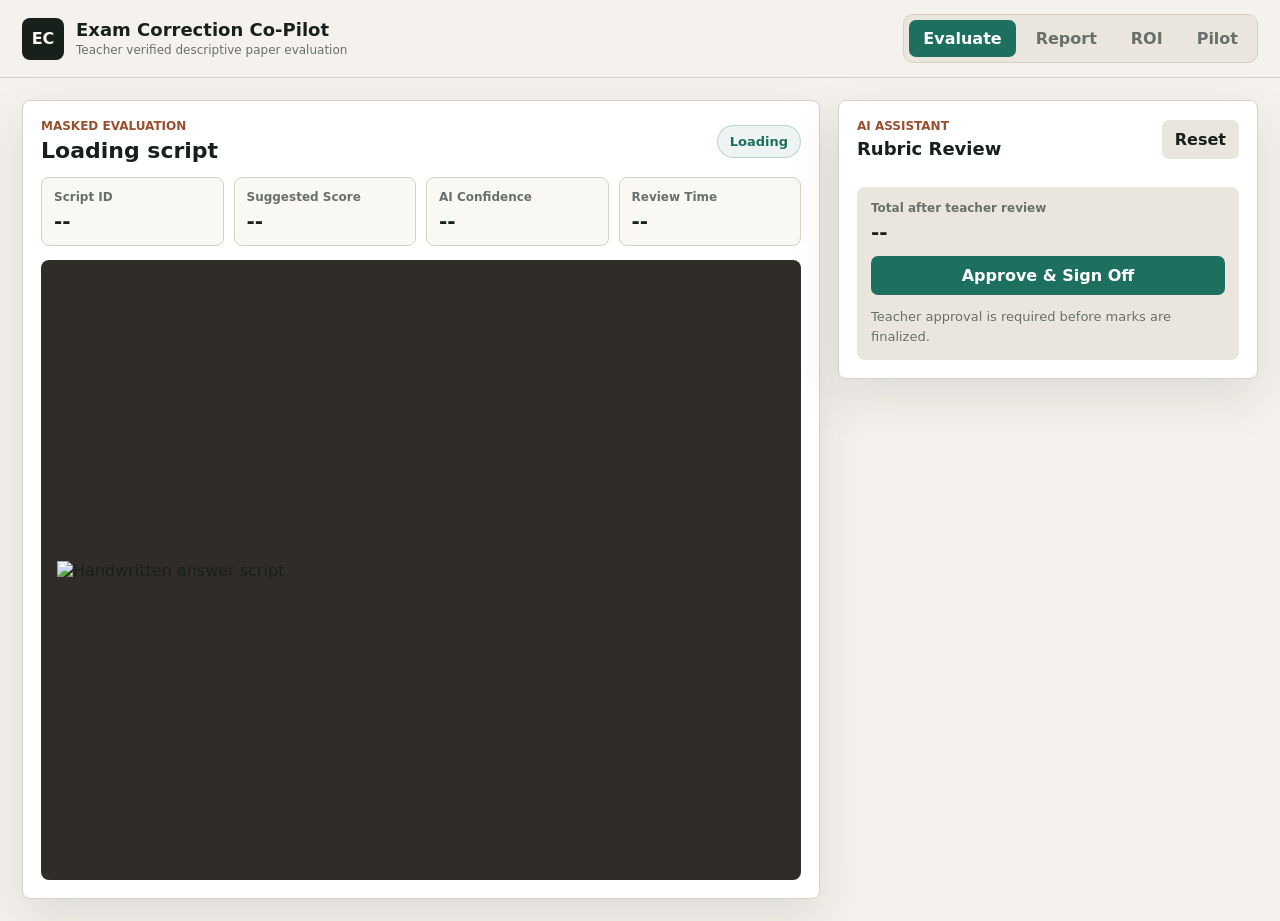
==== static/index.html @ 830def46 "Build exam correction MVP" ====
<!doctype html>
<html lang="en">
  <head>
    <meta charset="utf-8">
    <meta name="viewport" content="width=device-width, initial-scale=1">
    <title>Exam Correction MVP</title>
    <link rel="stylesheet" href="/static/styles.css">
  </head>
  <body>
    <header class="topbar">
      <div class="brand">
        <div class="mark">EC</div>
        <div>
          <h1>Exam Correction Co-Pilot</h1>
          <p>Teacher verified descriptive paper evaluation</p>
        </div>
      </div>
      <nav class="tabs" aria-label="Demo sections">
        <button class="tab active" data-tab="evaluate">Evaluate</button>
        <button class="tab" data-tab="report">Report</button>
        <button class="tab" data-tab="roi">ROI</button>
        <button class="tab" data-tab="pilot">Pilot</button>
      </nav>
    </header>

    <main>
      <section id="evaluate" class="panel active">
        <div class="workspace">
          <section class="script-area">
            <div class="section-head">
              <div>
                <p class="eyebrow">Masked evaluation</p>
                <h2 id="script-title">Loading script</h2>
              </div>
              <div class="status-chip" id="script-status">Loading</div>
            </div>

            <div class="metric-strip">
              <div>
                <span>Script ID</span>
                <strong id="script-id">--</strong>
              </div>
              <div>
                <span>Suggested Score</span>
                <strong id="score-label">--</strong>
              </div>
              <div>
                <span>AI Confidence</span>
                <strong id="confidence-label">--</strong>
              </div>
              <div>
                <span>Review Time</span>
                <strong id="time-label">--</strong>
              </div>
            </div>

            <div class="canvas-shell">
              <div class="image-stage">
                <img id="script-image" alt="Handwritten answer script">
                <div id="annotation-layer" class="annotation-layer"></div>
              </div>
            </div>
          </section>

          <aside class="assistant-panel">
            <div class="section-head compact">
              <div>
                <p class="eyebrow">AI assistant</p>
                <h2>Rubric Review</h2>
              </div>
              <button id="reset-btn" class="ghost-btn">Reset</button>
            </div>

            <div id="question-list" class="question-list"></div>

            <div class="approval-box">
              <div>
                <span>Total after teacher review</span>
                <strong id="teacher-total">--</strong>
              </div>
              <button id="signoff-btn" class="primary-btn">Approve & Sign Off</button>
              <p id="signoff-note" class="note">Teacher approval is required before marks are finalized.</p>
            </div>
          </aside>
        </div>
      </section>

      <section id="report" class="panel">
        <div class="wide-grid">
          <section class="card">
            <p class="eyebrow">Student diagnostic</p>
            <h2>Concept Mastery</h2>
            <p class="muted" id="report-summary">Loading report</p>
            <div id="mastery-list" class="mastery-list"></div>
          </section>

          <section class="card">
            <p class="eyebrow">Lost marks analysis</p>
            <h2>Error Patterns</h2>
            <div id="error-list" class="stack-list"></div>
          </section>

          <section class="card">
            <p class="eyebrow">Next actions</p>
            <h2>Remedial Plan</h2>
            <div id="recommendation-list" class="stack-list"></div>
          </section>

          <section class="card">
            <p class="eyebrow">Resources</p>
            <h2>Personalized Materials</h2>
            <div id="resource-list" class="stack-list"></div>
          </section>
        </div>
      </section>

      <section id="roi" class="panel">
        <div class="roi-layout">
          <section class="card">
            <p class="eyebrow">Principal / COE view</p>
            <h2>Campus ROI Calculator</h2>
            <form id="roi-form" class="roi-form">
              <label>
                Scripts per year
                <input name="scripts" type="number" min="1" value="50000">
              </label>
              <label>
                Pages per script
                <input name="pages_per_script" type="number" min="1" value="10">
              </label>
              <label>
                Current cost per script
                <input name="current_cost_per_script" type="number" min="1" value="35">
              </label>
              <label>
                Platform cost per script
                <input name="platform_cost_per_script" type="number" min="1" value="15">
              </label>
              <label>
                Current declaration days
                <input name="current_days" type="number" min="1" value="30">
              </label>
              <label>
                Projected declaration days
                <input name="projected_days" type="number" min="1" value="4">
              </label>
              <button class="primary-btn" type="submit">Calculate</button>
            </form>
          </section>

          <section class="roi-results">
            <div class="result-card">
              <span>Annual savings</span>
              <strong id="roi-savings">--</strong>
            </div>
            <div class="result-card">
              <span>Cost reduction</span>
              <strong id="roi-percent">--</strong>
            </div>
            <div class="result-card">
              <span>Scripts processed</span>
              <strong id="roi-scripts">--</strong>
            </div>
            <div class="result-card">
              <span>Result days saved</span>
              <strong id="roi-days">--</strong>
            </div>
          </section>
        </div>
      </section>

      <section id="pilot" class="panel">
        <section class="card pilot-card">
          <p class="eyebrow">Low-risk field validation</p>
          <h2 id="pilot-title">100-paper campus pilot</h2>
          <div id="pilot-days" class="timeline"></div>
          <h3>Adoption criteria</h3>
          <div id="pilot-criteria" class="criteria-list"></div>
        </section>
      </section>
    </main>

    <div id="toast" class="toast" role="status" aria-live="polite"></div>
    <script src="/static/app.js"></script>
  </body>
</html>
---- static/styles.css ----
:root {
  --bg: #f5f2ed;
  --surface: #ffffff;
  --surface-2: #ebe6dd;
  --ink: #17201b;
  --muted: #67706a;
  --line: #d7d0c4;
  --accent: #1d6f5f;
  --accent-2: #9a4f2e;
  --good: #16805d;
  --warn: #b35c1e;
  --bad: #b4232a;
  --shadow: 0 18px 50px rgba(33, 28, 20, 0.11);
}

* {
  box-sizing: border-box;
}

body {
  margin: 0;
  min-height: 100vh;
  background: var(--bg);
  color: var(--ink);
  font-family: Inter, ui-sans-serif, system-ui, -apple-system, BlinkMacSystemFont, "Segoe UI", sans-serif;
}

button,
input {
  font: inherit;
}

.topbar {
  position: sticky;
  top: 0;
  z-index: 20;
  display: flex;
  align-items: center;
  justify-content: space-between;
  gap: 24px;
  padding: 14px 22px;
  background: rgba(245, 242, 237, 0.92);
  border-bottom: 1px solid var(--line);
  backdrop-filter: blur(14px);
}

.brand {
  display: flex;
  align-items: center;
  gap: 12px;
  min-width: 280px;
}

.mark {
  width: 42px;
  height: 42px;
  display: grid;
  place-items: center;
  border-radius: 8px;
  background: var(--ink);
  color: #fffaf2;
  font-weight: 800;
}

h1,
h2,
h3,
p {
  margin: 0;
}

.brand h1 {
  font-size: 18px;
  line-height: 1.1;
}

.brand p {
  color: var(--muted);
  font-size: 12px;
  margin-top: 3px;
}

.tabs {
  display: flex;
  gap: 6px;
  padding: 5px;
  background: var(--surface-2);
  border: 1px solid var(--line);
  border-radius: 10px;
}

.tab {
  border: 0;
  background: transparent;
  color: var(--muted);
  padding: 9px 14px;
  border-radius: 7px;
  cursor: pointer;
  font-weight: 700;
}

.tab.active {
  color: #fff;
  background: var(--accent);
}

main {
  width: min(1520px, 100%);
  margin: 0 auto;
  padding: 22px;
}

.panel {
  display: none;
}

.panel.active {
  display: block;
}

.workspace {
  display: grid;
  grid-template-columns: minmax(0, 1fr) 420px;
  gap: 18px;
  align-items: start;
}

.script-area,
.assistant-panel,
.card,
.result-card {
  background: var(--surface);
  border: 1px solid var(--line);
  border-radius: 8px;
  box-shadow: var(--shadow);
}

.script-area,
.assistant-panel,
.card {
  padding: 18px;
}

.section-head {
  display: flex;
  align-items: center;
  justify-content: space-between;
  gap: 16px;
  margin-bottom: 14px;
}

.section-head h2 {
  font-size: 22px;
}

.section-head.compact h2 {
  font-size: 18px;
}

.eyebrow {
  color: var(--accent-2);
  font-size: 12px;
  font-weight: 800;
  letter-spacing: 0;
  text-transform: uppercase;
  margin-bottom: 5px;
}

.status-chip {
  white-space: nowrap;
  border-radius: 999px;
  border: 1px solid rgba(29, 111, 95, 0.24);
  color: var(--accent);
  background: rgba(29, 111, 95, 0.08);
  padding: 8px 12px;
  font-weight: 800;
  font-size: 13px;
}

.metric-strip {
  display: grid;
  grid-template-columns: repeat(4, minmax(0, 1fr));
  gap: 10px;
  margin-bottom: 14px;
}

.metric-strip div {
  background: #faf8f3;
  border: 1px solid var(--line);
  border-radius: 8px;
  padding: 12px;
  min-width: 0;
}

.metric-strip span,
.result-card span,
.approval-box span {
  display: block;
  color: var(--muted);
  font-size: 12px;
  font-weight: 700;
  margin-bottom: 5px;
}

.metric-strip strong,
.result-card strong,
.approval-box strong {
  font-size: 20px;
}

.canvas-shell {
  background: #302d28;
  border-radius: 8px;
  overflow: hidden;
  min-height: 620px;
  display: grid;
  place-items: center;
  padding: 16px;
}

.image-stage {
  position: relative;
  width: min(100%, 850px);
}

#script-image {
  display: block;
  width: 100%;
  max-height: 72vh;
  object-fit: contain;
}

.annotation-layer {
  position: absolute;
  inset: 0;
  pointer-events: none;
}

.annotation {
  position: absolute;
  border: 3px solid var(--good);
  color: #fff;
  background: rgba(22, 128, 93, 0.9);
  border-radius: 7px;
  font-size: 13px;
  font-weight: 900;
  padding: 4px 7px;
  box-shadow: 0 10px 30px rgba(0, 0, 0, 0.22);
}

.annotation.warning {
  border-color: var(--bad);
  background: rgba(180, 35, 42, 0.9);
}

.assistant-panel {
  position: sticky;
  top: 88px;
  max-height: calc(100vh - 110px);
  overflow: auto;
}

.ghost-btn,
.primary-btn {
  border: 0;
  border-radius: 7px;
  padding: 10px 13px;
  font-weight: 800;
  cursor: pointer;
}

.ghost-btn {
  color: var(--ink);
  background: var(--surface-2);
}

.primary-btn {
  color: #fff;
  background: var(--accent);
}

.question-list {
  display: grid;
  gap: 12px;
}

.question-card {
  border: 1px solid var(--line);
  border-radius: 8px;
  padding: 13px;
  background: #fbfaf7;
}

.question-top {
  display: flex;
  justify-content: space-between;
  gap: 10px;
  margin-bottom: 8px;
}

.question-top h3 {
  font-size: 15px;
}

.score-pill {
  flex: 0 0 auto;
  color: var(--accent);
  border: 1px solid rgba(29, 111, 95, 0.28);
  border-radius: 999px;
  padding: 5px 8px;
  font-size: 12px;
  font-weight: 900;
}

.rubric {
  display: grid;
  gap: 6px;
  margin: 10px 0;
}

.rubric-row {
  display: grid;
  grid-template-columns: 18px 1fr auto;
  gap: 8px;
  align-items: start;
  font-size: 13px;
  color: var(--muted);
}

.dot {
  width: 10px;
  height: 10px;
  border-radius: 999px;
  margin-top: 4px;
  background: var(--bad);
}

.dot.good {
  background: var(--good);
}

.reason {
  color: var(--ink);
  background: #f0ece4;
  border-radius: 7px;
  padding: 10px;
  line-height: 1.45;
  font-size: 13px;
}

.override-form {
  display: grid;
  grid-template-columns: 92px 1fr auto;
  gap: 8px;
  margin-top: 10px;
}

.override-form input {
  width: 100%;
  border: 1px solid var(--line);
  border-radius: 7px;
  padding: 9px 10px;
  background: #fff;
}

.approval-box {
  margin-top: 14px;
  padding: 14px;
  border-radius: 8px;
  background: var(--surface-2);
  display: grid;
  gap: 12px;
}

.note,
.muted {
  color: var(--muted);
  font-size: 13px;
  line-height: 1.5;
}

.wide-grid {
  display: grid;
  grid-template-columns: repeat(2, minmax(0, 1fr));
  gap: 18px;
}

.card h2 {
  font-size: 24px;
  margin-bottom: 10px;
}

.mastery-list {
  display: grid;
  gap: 13px;
  margin-top: 18px;
}

.bar-row {
  display: grid;
  gap: 7px;
}

.bar-label {
  display: flex;
  justify-content: space-between;
  gap: 12px;
  font-weight: 800;
  font-size: 14px;
}

.bar-track {
  height: 10px;
  background: var(--surface-2);
  border-radius: 999px;
  overflow: hidden;
}

.bar-fill {
  height: 100%;
  background: var(--accent);
  border-radius: inherit;
}

.stack-list {
  display: grid;
  gap: 10px;
  margin-top: 14px;
}

.list-item {
  border: 1px solid var(--line);
  background: #fbfaf7;
  border-radius: 8px;
  padding: 12px;
}

.list-item strong {
  display: block;
  margin-bottom: 4px;
}

.list-item p {
  color: var(--muted);
  font-size: 13px;
  line-height: 1.45;
}

.roi-layout {
  display: grid;
  grid-template-columns: 430px minmax(0, 1fr);
  gap: 18px;
}

.roi-form {
  display: grid;
  gap: 12px;
}

.roi-form label {
  display: grid;
  gap: 6px;
  color: var(--muted);
  font-size: 13px;
  font-weight: 800;
}

.roi-form input {
  border: 1px solid var(--line);
  border-radius: 7px;
  padding: 11px 12px;
  background: #fff;
  color: var(--ink);
}

.roi-results {
  display: grid;
  grid-template-columns: repeat(2, minmax(0, 1fr));
  gap: 18px;
}

.result-card {
  padding: 24px;
  min-height: 170px;
  display: flex;
  flex-direction: column;
  justify-content: center;
}

.result-card strong {
  font-size: 36px;
}

.pilot-card {
  max-width: 980px;
  margin: 0 auto;
}

.timeline {
  display: grid;
  grid-template-columns: repeat(3, minmax(0, 1fr));
  gap: 14px;
  margin: 20px 0;
}

.timeline-step {
  background: #fbfaf7;
  border: 1px solid var(--line);
  border-radius: 8px;
  padding: 15px;
}

.timeline-step span {
  color: var(--accent-2);
  font-size: 12px;
  font-weight: 900;
}

.timeline-step h3 {
  margin: 6px 0;
}

.criteria-list {
  display: grid;
  grid-template-columns: repeat(2, minmax(0, 1fr));
  gap: 10px;
  margin-top: 12px;
}

.criterion {
  border-left: 4px solid var(--accent);
  background: #fbfaf7;
  padding: 12px;
  border-radius: 6px;
  font-weight: 700;
}

.toast {
  position: fixed;
  right: 18px;
  bottom: 18px;
  background: var(--ink);
  color: #fff;
  padding: 12px 14px;
  border-radius: 8px;
  box-shadow: var(--shadow);
  transform: translateY(80px);
  opacity: 0;
  transition: all 180ms ease;
  z-index: 40;
}

.toast.show {
  transform: translateY(0);
  opacity: 1;
}

@media (max-width: 1100px) {
  .workspace,
  .roi-layout {
    grid-template-columns: 1fr;
  }

  .assistant-panel {
    position: static;
    max-height: none;
  }

  .metric-strip,
  .wide-grid,
  .roi-results,
  .timeline,
  .criteria-list {
    grid-template-columns: 1fr;
  }
}

@media (max-width: 760px) {
  .topbar {
    align-items: stretch;
    flex-direction: column;
  }

  .brand {
    min-width: 0;
  }

  .tabs {
    overflow-x: auto;
  }

  main {
    padding: 12px;
  }

  .override-form {
    grid-template-columns: 1fr;
  }

  .canvas-shell {
    min-height: 420px;
  }
}
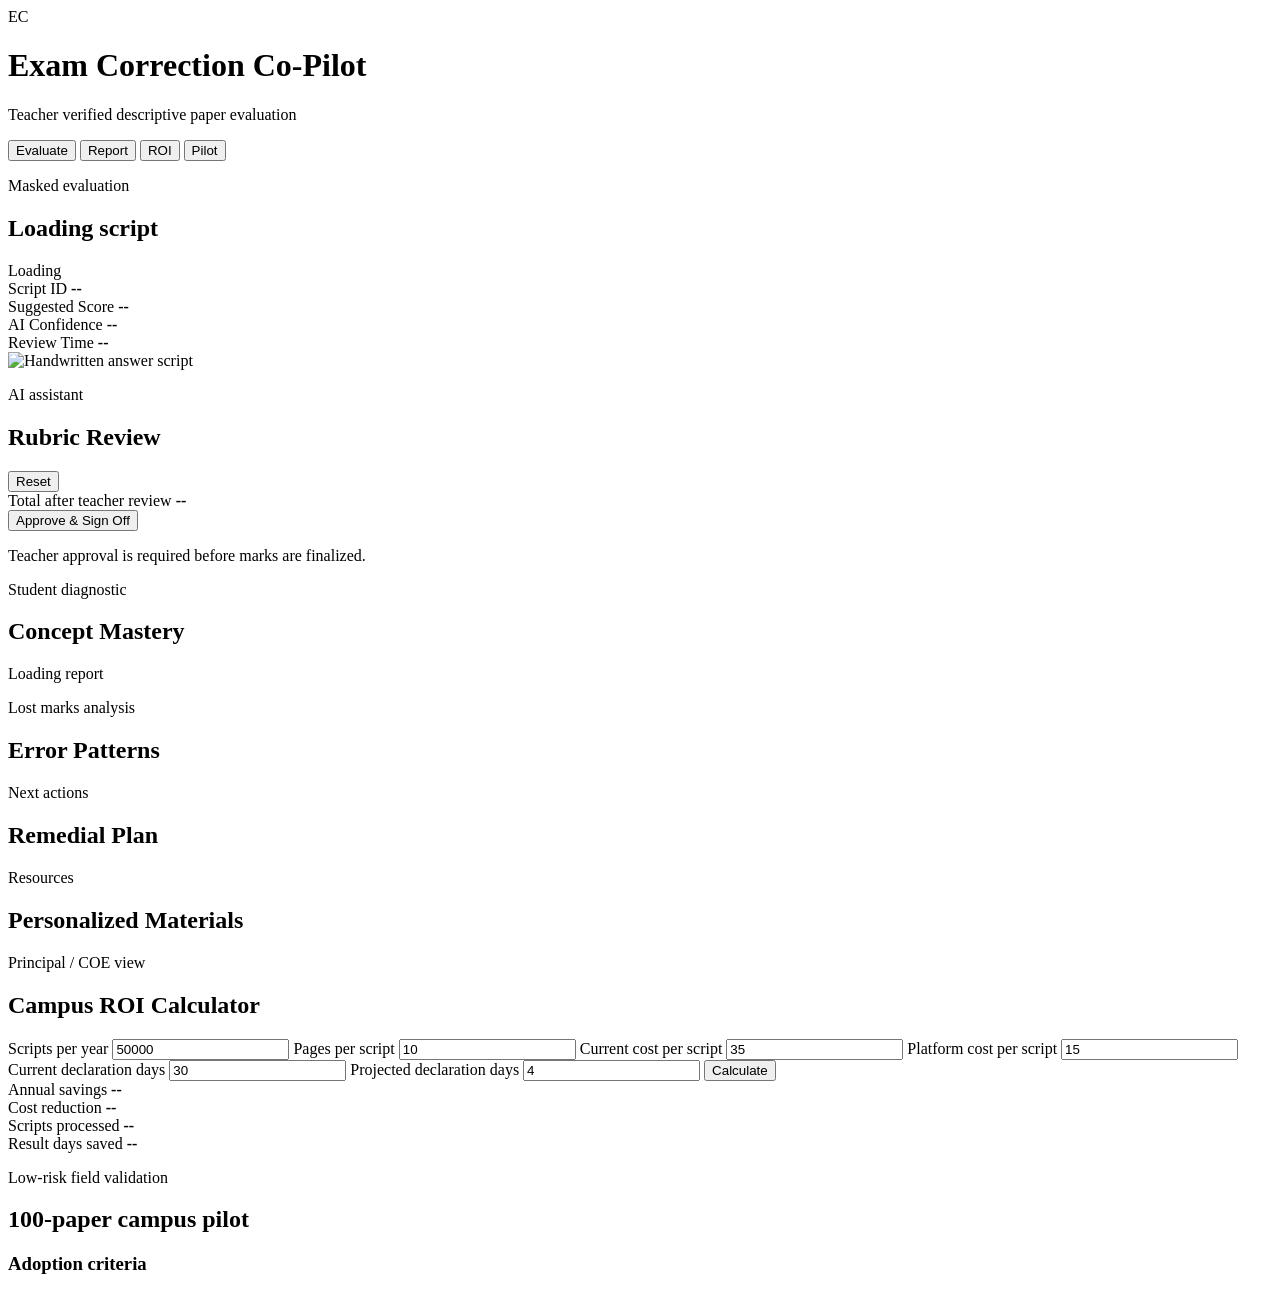
==== commit b587080a: "Fix Cloudflare Pages asset paths" ====
--- a/static/index.html
+++ b/static/index.html
@@ -4,7 +4,7 @@
     <meta charset="utf-8">
     <meta name="viewport" content="width=device-width, initial-scale=1">
     <title>Exam Correction MVP</title>
-    <link rel="stylesheet" href="/static/styles.css">
+    <link rel="stylesheet" href="/styles.css">
   </head>
   <body>
     <header class="topbar">
@@ -181,6 +181,6 @@
     </main>
 
     <div id="toast" class="toast" role="status" aria-live="polite"></div>
-    <script src="/static/app.js"></script>
+    <script src="/app.js"></script>
   </body>
 </html>
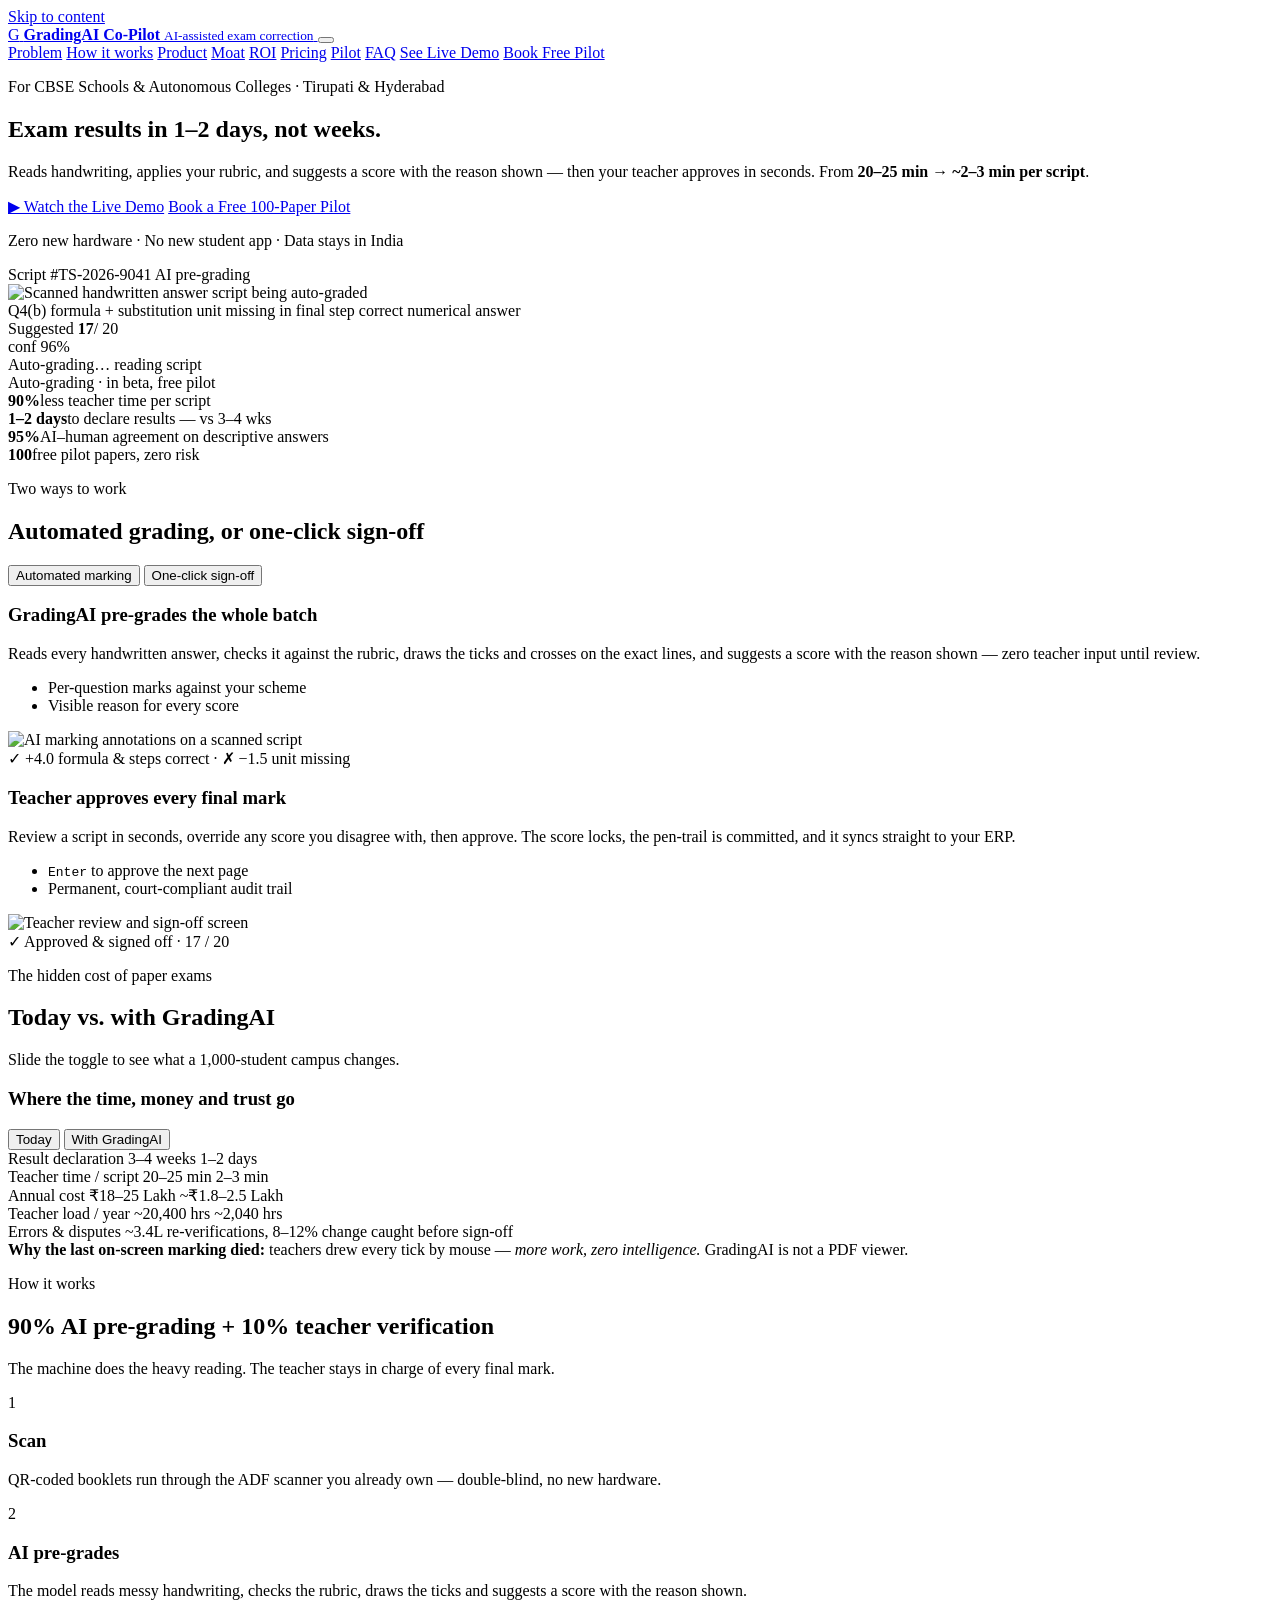
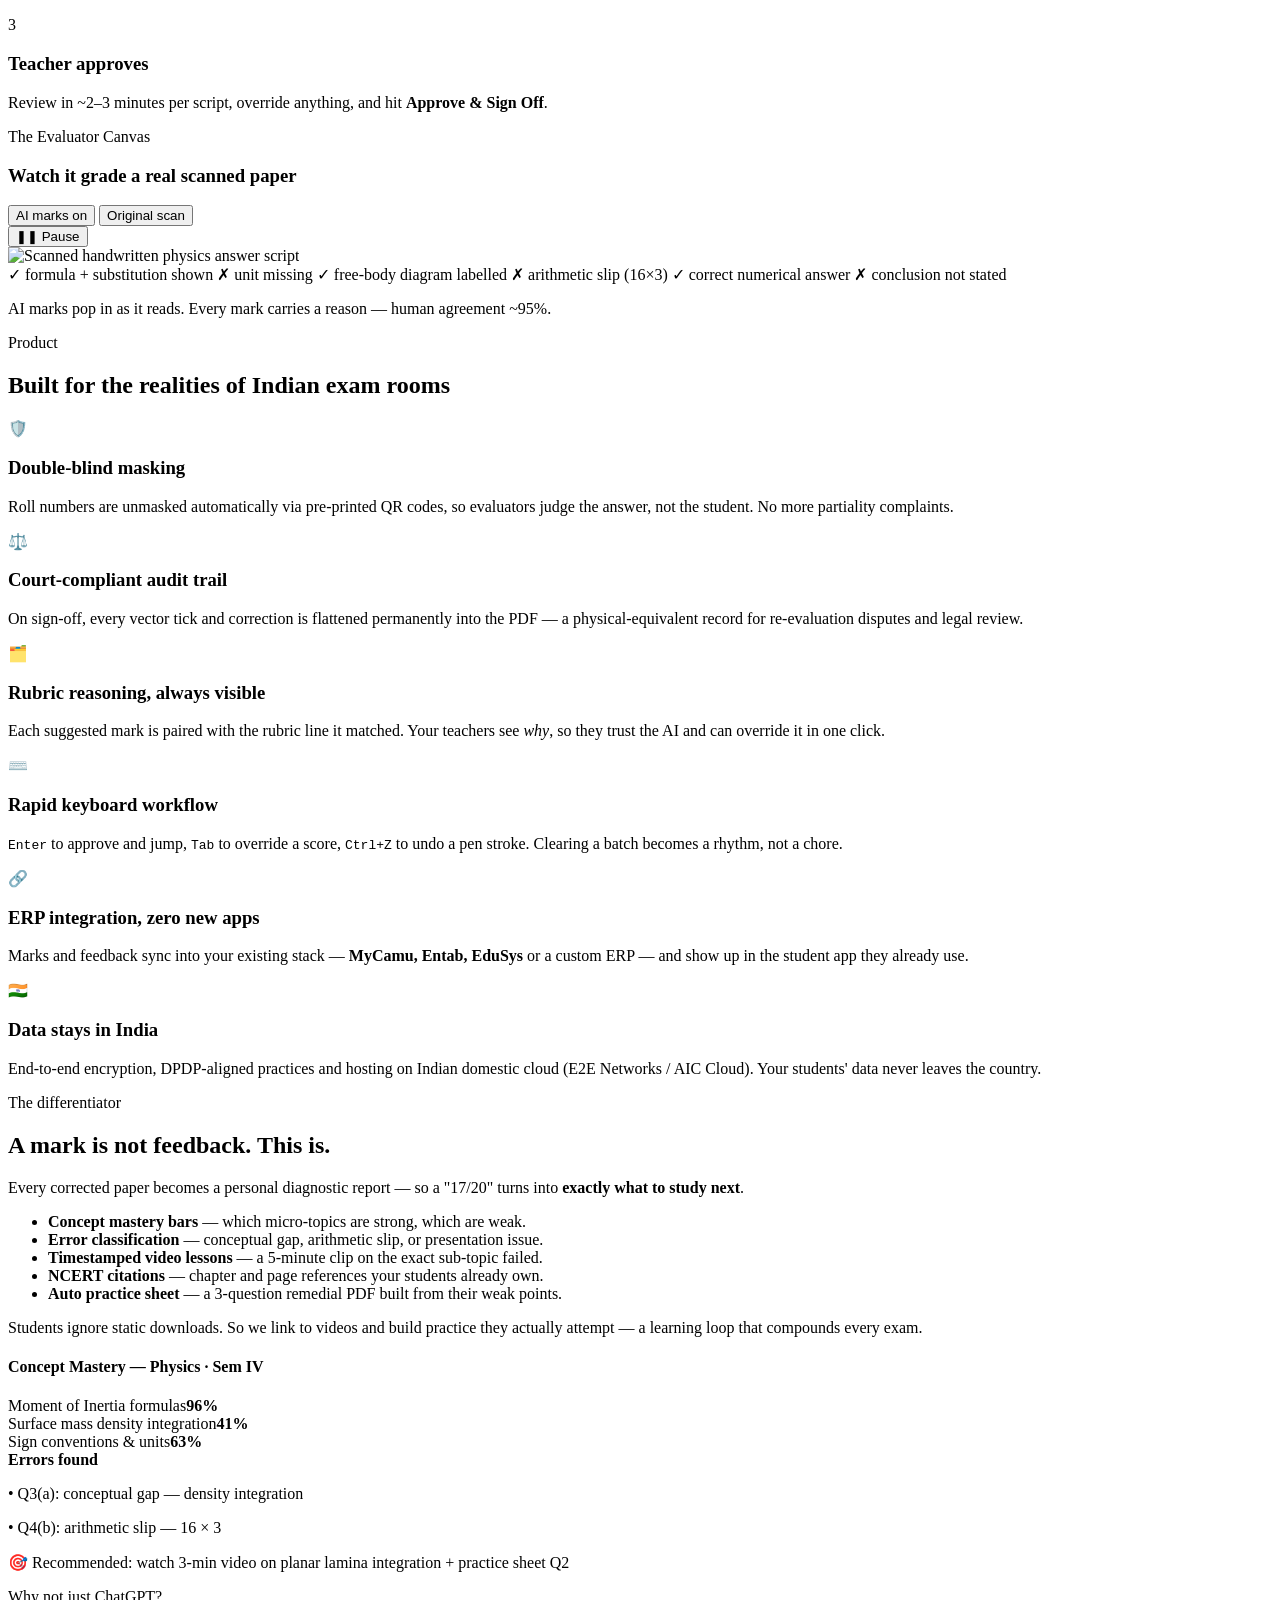
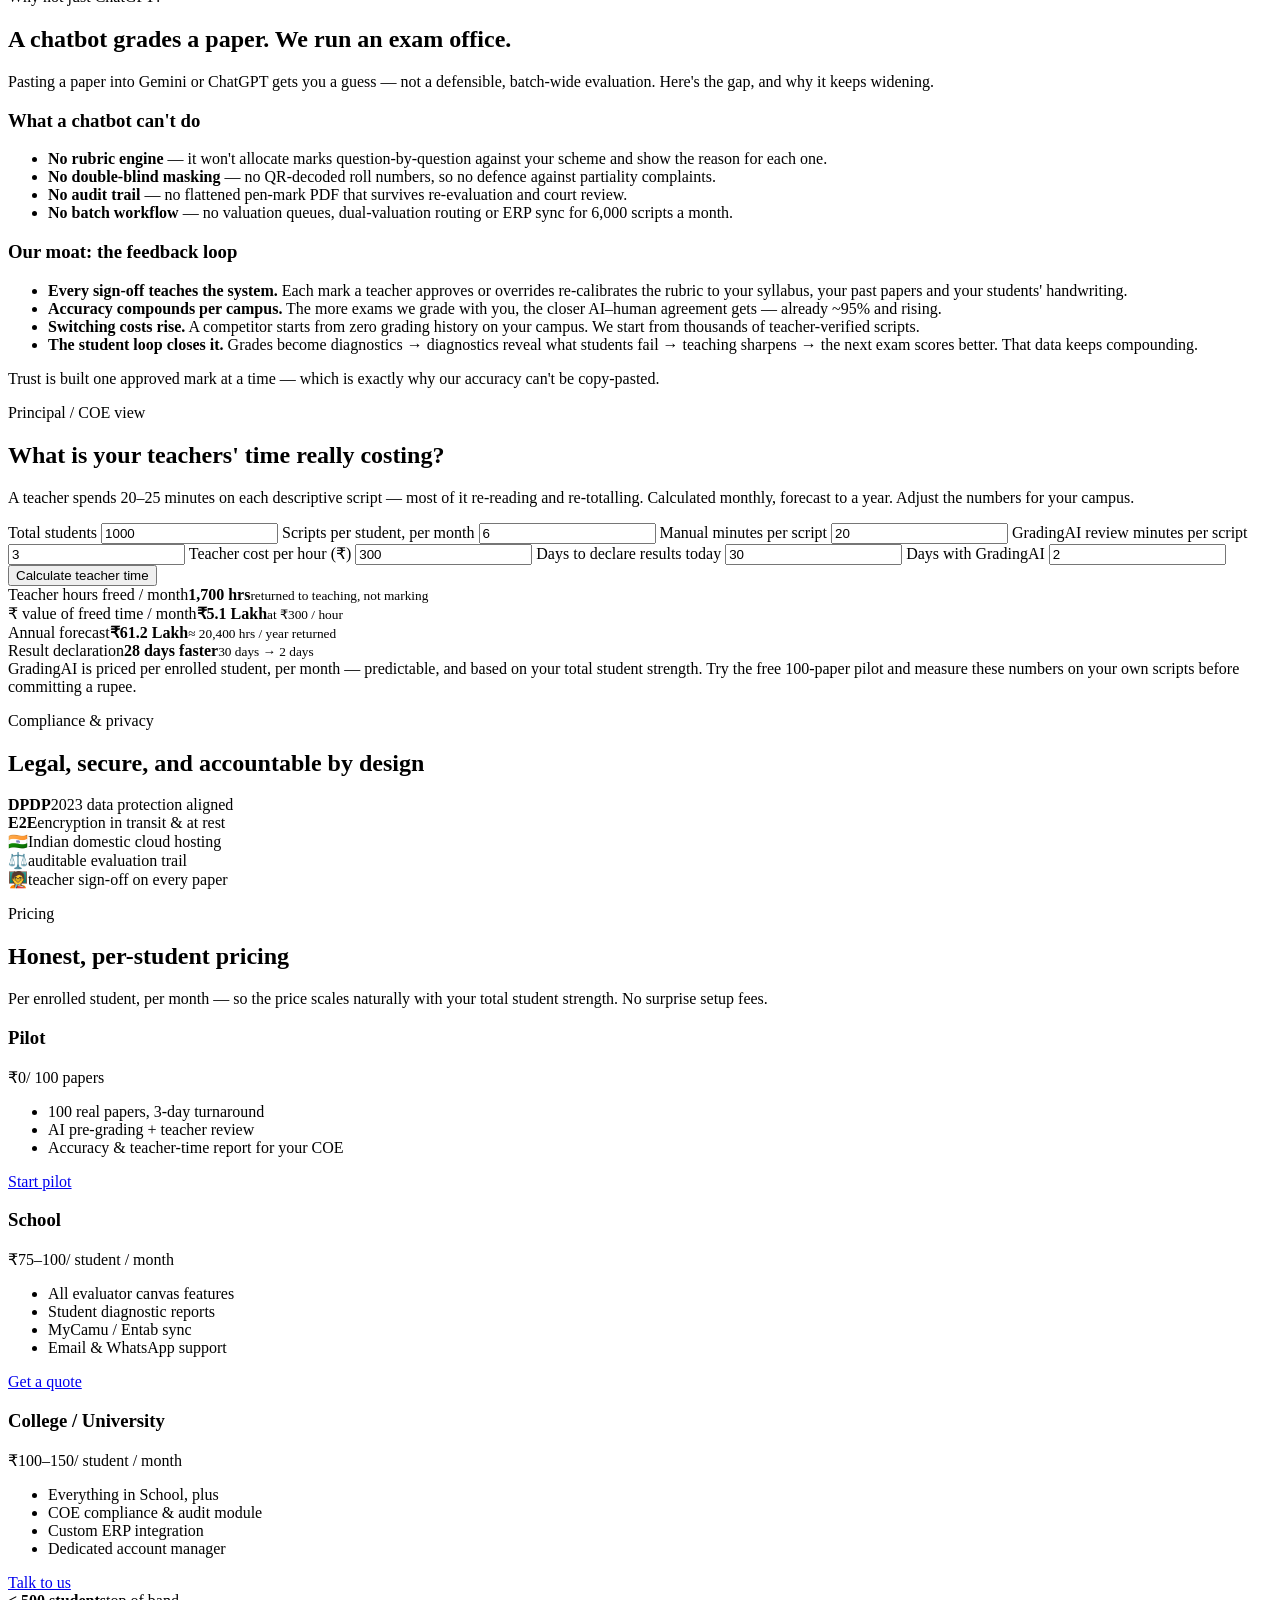
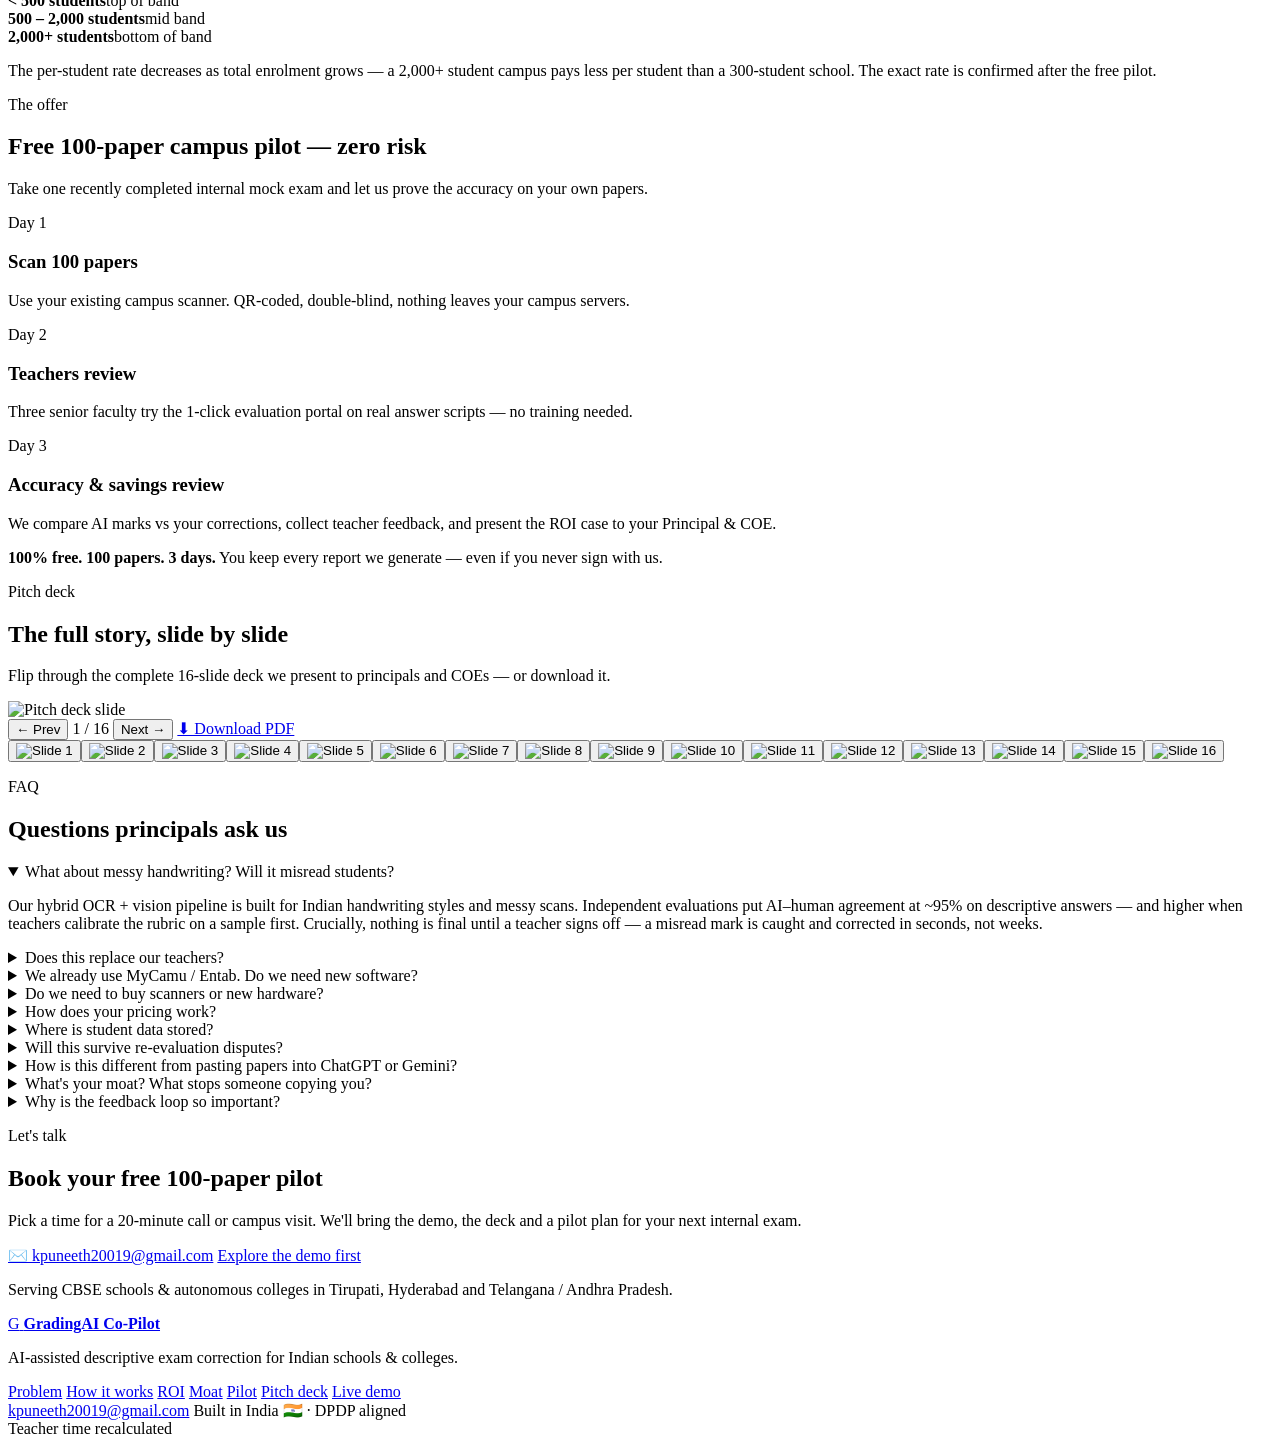
==== commit 52f9d3cc: "Add landing page rebuild, interactive demo, pitch deck slides, and validation thumbs" ====
--- a/static/index.html
+++ b/static/index.html
@@ -3,184 +3,984 @@
   <head>
     <meta charset="utf-8">
     <meta name="viewport" content="width=device-width, initial-scale=1">
-    <title>Exam Correction MVP</title>
-    <link rel="stylesheet" href="/styles.css">
+    <title>GradingAI Co-Pilot — AI-Powered Exam Correction for CBSE Schools & Colleges</title>
+    <meta name="description" content="GradingAI Co-Pilot reads students' handwritten answer papers, applies the marking rubric and suggests scores with a visible reason — cutting teacher review from ~20–25 minutes to ~2–3 minutes per script. Results in 1–2 days, not weeks. Free 100-paper pilot.">
+    <meta property="og:title" content="GradingAI Co-Pilot — Exam results in 1–2 days, not weeks">
+    <meta property="og:description" content="AI-assisted descriptive exam correction for Indian schools & colleges. Teacher-verified, court-compliant, zero new hardware.">
+    <meta property="og:type" content="website">
+    <link rel="preconnect" href="https://fonts.googleapis.com">
+    <link rel="preconnect" href="https://fonts.gstatic.com" crossorigin>
+    <link href="https://fonts.googleapis.com/css2?family=Plus+Jakarta+Sans:wght@400;500;600;700;800&family=JetBrains+Mono:wght@400;600&display=swap" rel="stylesheet">
+    <link rel="stylesheet" href="/landing.css">
   </head>
   <body>
-    <header class="topbar">
-      <div class="brand">
-        <div class="mark">EC</div>
-        <div>
-          <h1>Exam Correction Co-Pilot</h1>
-          <p>Teacher verified descriptive paper evaluation</p>
-        </div>
+    <a class="skip-link" href="#main">Skip to content</a>
+
+    <header class="nav" id="nav">
+      <div class="nav-inner">
+        <a class="brand" href="#top" aria-label="GradingAI Co-Pilot home">
+          <span class="mark" aria-hidden="true">G</span>
+          <span class="brand-text">
+            <strong>GradingAI Co-Pilot</strong>
+            <small>AI-assisted exam correction</small>
+          </span>
+        </a>
+
+        <button class="nav-toggle" id="nav-toggle" aria-expanded="false" aria-controls="nav-links" aria-label="Toggle navigation">
+          <span></span><span></span><span></span>
+        </button>
+
+        <nav class="nav-links" id="nav-links" aria-label="Primary">
+          <a href="#problem">Problem</a>
+          <a href="#how-it-works">How it works</a>
+          <a href="#features">Product</a>
+          <a href="#moat">Moat</a>
+          <a href="#roi">ROI</a>
+          <a href="#pricing">Pricing</a>
+          <a href="#pilot">Pilot</a>
+          <a href="#faq">FAQ</a>
+          <a class="btn btn-ghost" href="/demo.html">See Live Demo</a>
+          <a class="btn btn-primary" href="#contact">Book Free Pilot</a>
+        </nav>
       </div>
-      <nav class="tabs" aria-label="Demo sections">
-        <button class="tab active" data-tab="evaluate">Evaluate</button>
-        <button class="tab" data-tab="report">Report</button>
-        <button class="tab" data-tab="roi">ROI</button>
-        <button class="tab" data-tab="pilot">Pilot</button>
-      </nav>
     </header>
 
-    <main>
-      <section id="evaluate" class="panel active">
-        <div class="workspace">
-          <section class="script-area">
-            <div class="section-head">
+    <main id="main">
+      <!-- HERO -->
+      <section class="hero" id="top">
+        <div class="container hero-grid">
+          <div class="hero-copy">
+            <p class="eyebrow">For CBSE Schools &amp; Autonomous Colleges · Tirupati &amp; Hyderabad</p>
+            <h1>Exam results in <span class="accent">1–2 days</span>, not weeks.</h1>
+            <p class="lede">
+              Reads handwriting, applies your rubric, and suggests a score with the reason shown — then your
+              teacher approves in seconds. From <strong>20–25 min → ~2–3 min per script</strong>.
+            </p>
+            <div class="hero-actions">
+              <a class="btn btn-primary btn-lg" href="/demo.html">▶ Watch the Live Demo</a>
+              <a class="btn btn-outline btn-lg" href="#contact">Book a Free 100-Paper Pilot</a>
+            </div>
+            <p class="fine-print">Zero new hardware · No new student app · Data stays in India</p>
+          </div>
+
+          <div class="hero-visual" id="hero-demo" aria-hidden="true">
+            <div class="live-canvas">
+              <div class="live-head">
+                <span>Script #TS-2026-9041</span>
+                <span class="chip chip-good">AI pre-grading</span>
+              </div>
+              <div class="live-stage">
+                <img src="/assets/handwritten_exam_script.jpg" alt="Scanned handwritten answer script being auto-graded">
+                <div class="live-inks" id="live-inks">
+                  <span class="ink ink-good" style="left:6%;top:16%;width:40%;height:11%;--d:0.2s">Q4(b) formula + substitution</span>
+                  <span class="ink ink-bad bad" style="left:52%;top:44%;width:42%;height:11%;--d:0.9s">unit missing in final step</span>
+                  <span class="ink ink-good" style="left:4%;top:72%;width:36%;height:11%;--d:1.5s">correct numerical answer</span>
+                </div>
+              </div>
+              <div class="live-scorebar">
+                <span>Suggested</span>
+                <strong id="hero-score">17</strong><span>/ 20</span>
+                <div class="bar"><i id="hero-bar"></i></div>
+                <span>conf 96%</span>
+              </div>
+              <div class="live-status" id="hero-status"><span class="s-dot"></span><span id="hero-status-txt">Auto-grading… reading script</span></div>
+            </div>
+            <div class="hero-chip chip-green">Auto-grading · in beta, free pilot</div>
+          </div>
+        </div>
+
+        <div class="container stats" id="stats">
+          <div class="stat"><strong data-count="90" data-suffix="%">0%</strong><span>less teacher time per script</span></div>
+          <div class="stat"><strong>1–2 days</strong><span>to declare results — vs 3–4 wks</span></div>
+          <div class="stat"><strong data-count="95" data-suffix="%">0%</strong><span>AI–human agreement on descriptive answers</span></div>
+          <div class="stat"><strong data-count="100">0</strong><span>free pilot papers, zero risk</span></div>
+        </div>
+      </section>
+
+      <!-- TWO WAYS -->
+      <section class="section section-tint" id="modes">
+        <div class="container">
+          <p class="eyebrow">Two ways to work</p>
+          <h2 class="section-title">Automated grading, or one-click sign-off</h2>
+
+          <div class="tabs" role="tablist" aria-label="Grading modes">
+            <button class="tab-btn active" data-panel="mode-auto" type="button" role="tab" aria-selected="true">Automated marking</button>
+            <button class="tab-btn" data-panel="mode-approve" type="button" role="tab" aria-selected="false">One-click sign-off</button>
+          </div>
+
+          <div class="tab-panel active mode-split" id="mode-auto">
+            <div class="mode-copy">
+              <h3>GradingAI pre-grades the whole batch</h3>
+              <p>
+                Reads every handwritten answer, checks it against the rubric, draws the ticks and crosses on the
+                exact lines, and suggests a score with the reason shown — zero teacher input until review.
+              </p>
+              <ul class="mini">
+                <li>Per-question marks against your scheme</li>
+                <li>Visible reason for every score</li>
+              </ul>
+            </div>
+            <div class="mode-visual">
+              <img src="/assets/handwritten_exam_script.jpg" alt="AI marking annotations on a scanned script">
+              <div class="mv-tag">✓ +4.0 formula &amp; steps correct · ✗ −1.5 unit missing</div>
+            </div>
+          </div>
+
+          <div class="tab-panel mode-split" id="mode-approve">
+            <div class="mode-copy">
+              <h3>Teacher approves every final mark</h3>
+              <p>
+                Review a script in seconds, override any score you disagree with, then approve. The score locks,
+                the pen-trail is committed, and it syncs straight to your ERP.
+              </p>
+              <ul class="mini">
+                <li><code>Enter</code> to approve the next page</li>
+                <li>Permanent, court-compliant audit trail</li>
+              </ul>
+            </div>
+            <div class="mode-visual">
+              <img src="/assets/handwritten_exam_script.jpg" alt="Teacher review and sign-off screen">
+              <div class="mv-tag">✓ Approved &amp; signed off · 17 / 20</div>
+            </div>
+          </div>
+        </div>
+      </section>
+
+      <!-- PROBLEM -->
+      <section class="section" id="problem">
+        <div class="container">
+          <p class="eyebrow">The hidden cost of paper exams</p>
+          <h2 class="section-title">Today vs. with GradingAI</h2>
+          <p class="section-sub">Slide the toggle to see what a 1,000-student campus changes.</p>
+
+          <div class="cmp">
+            <div class="cmp-head">
+              <h3>Where the time, money and trust go</h3>
+              <div class="cmp-toggle" role="group" aria-label="Compare today vs GradingAI">
+                <button class="active" data-cmp="today" type="button">Today</button>
+                <button data-cmp="next" type="button">With GradingAI</button>
+              </div>
+            </div>
+
+            <div class="cmp-row">
+              <span class="k">Result declaration</span>
+              <span class="v today">3–4 weeks</span>
+              <span class="v next">1–2 days</span>
+            </div>
+            <div class="cmp-row">
+              <span class="k">Teacher time / script</span>
+              <span class="v today">20–25 min</span>
+              <span class="v next">2–3 min</span>
+            </div>
+            <div class="cmp-row">
+              <span class="k">Annual cost</span>
+              <span class="v today">₹18–25 Lakh</span>
+              <span class="v next">~₹1.8–2.5 Lakh</span>
+            </div>
+            <div class="cmp-row">
+              <span class="k">Teacher load / year</span>
+              <span class="v today">~20,400 hrs</span>
+              <span class="v next">~2,040 hrs</span>
+            </div>
+            <div class="cmp-row val">
+              <span class="k">Errors &amp; disputes</span>
+              <span class="v today">~3.4L re-verifications, 8–12% change</span>
+              <span class="v next">caught before sign-off</span>
+            </div>
+          </div>
+
+          <div class="callout">
+            <strong>Why the last on-screen marking died:</strong> teachers drew every tick by mouse —
+            <em>more work, zero intelligence.</em> GradingAI is not a PDF viewer.
+          </div>
+        </div>
+      </section>
+
+      <!-- HOW IT WORKS -->
+      <section class="section section-tint" id="how-it-works">
+        <div class="container">
+          <p class="eyebrow">How it works</p>
+          <h2 class="section-title">90% AI pre-grading + 10% teacher verification</h2>
+          <p class="section-sub">The machine does the heavy reading. The teacher stays in charge of every final mark.</p>
+
+          <div class="steps">
+            <article class="step">
+              <span class="step-num">1</span>
+              <h3>Scan</h3>
+              <p>QR-coded booklets run through the ADF scanner you already own — double-blind, no new hardware.</p>
+            </article>
+            <article class="step">
+              <span class="step-num">2</span>
+              <h3>AI pre-grades</h3>
+              <p>The model reads messy handwriting, checks the rubric, draws the ticks and suggests a score with the reason shown.</p>
+            </article>
+            <article class="step">
+              <span class="step-num">3</span>
+              <h3>Teacher approves</h3>
+              <p>Review in ~2–3 minutes per script, override anything, and hit <strong>Approve &amp; Sign Off</strong>.</p>
+            </article>
+          </div>
+
+          <div class="canvas-demo demo" id="canvas-demo">
+            <div class="canvas-head">
               <div>
-                <p class="eyebrow">Masked evaluation</p>
-                <h2 id="script-title">Loading script</h2>
+                <p class="eyebrow">The Evaluator Canvas</p>
+                <h3>Watch it grade a real scanned paper</h3>
               </div>
-              <div class="status-chip" id="script-status">Loading</div>
-            </div>
-
-            <div class="metric-strip">
-              <div>
-                <span>Script ID</span>
-                <strong id="script-id">--</strong>
+              <div class="demo-ctl">
+                <div class="seg" role="group" aria-label="Annotation toggle">
+                  <button class="seg-btn active" data-mode="ai" type="button">AI marks on</button>
+                  <button class="seg-btn" data-mode="raw" type="button">Original scan</button>
+                </div>
+                <button class="demo-play" id="demo-play" type="button" aria-label="Play or pause grading demo">❚❚ Pause</button>
               </div>
-              <div>
-                <span>Suggested Score</span>
-                <strong id="score-label">--</strong>
+            </div>
+            <div class="canvas-stage">
+              <img id="canvas-img" src="/assets/handwritten_exam_script.jpg" alt="Scanned handwritten physics answer script">
+              <div class="annotations" id="annotations" aria-hidden="true">
+                <span class="tag tag-good" style="left:6%;top:12%;width:44%;height:9%;--d:0.1s">✓ formula + substitution shown</span>
+                <span class="tag tag-bad" style="left:52%;top:14%;width:44%;height:8%;--d:0.8s">✗ unit missing</span>
+                <span class="tag tag-good" style="left:4%;top:40%;width:50%;height:8%;--d:1.4s">✓ free-body diagram labelled</span>
+                <span class="tag tag-bad" style="left:56%;top:44%;width:42%;height:8%;--d:2s">✗ arithmetic slip (16×3)</span>
+                <span class="tag tag-good" style="left:8%;top:64%;width:38%;height:8%;--d:2.6s">✓ correct numerical answer</span>
+                <span class="tag tag-bad" style="left:50%;top:66%;width:46%;height:8%;--d:3.2s">✗ conclusion not stated</span>
               </div>
-              <div>
-                <span>AI Confidence</span>
-                <strong id="confidence-label">--</strong>
+            </div>
+            <p class="canvas-caption">AI marks pop in as it reads. Every mark carries a reason — human agreement ~95%.</p>
+          </div>
+        </div>
+      </section>
+
+      <!-- FEATURES -->
+      <section class="section" id="features">
+        <div class="container">
+          <p class="eyebrow">Product</p>
+          <h2 class="section-title">Built for the realities of Indian exam rooms</h2>
+
+          <div class="cards cards-3">
+            <article class="card">
+              <span class="card-icon">🛡️</span>
+              <h3>Double-blind masking</h3>
+              <p>
+                Roll numbers are unmasked automatically via pre-printed QR codes, so evaluators judge the
+                answer, not the student. No more partiality complaints.
+              </p>
+            </article>
+            <article class="card">
+              <span class="card-icon">⚖️</span>
+              <h3>Court-compliant audit trail</h3>
+              <p>
+                On sign-off, every vector tick and correction is flattened permanently into the PDF —
+                a physical-equivalent record for re-evaluation disputes and legal review.
+              </p>
+            </article>
+            <article class="card">
+              <span class="card-icon">🗂️</span>
+              <h3>Rubric reasoning, always visible</h3>
+              <p>
+                Each suggested mark is paired with the rubric line it matched. Your teachers see <em>why</em>,
+                so they trust the AI and can override it in one click.
+              </p>
+            </article>
+            <article class="card">
+              <span class="card-icon">⌨️</span>
+              <h3>Rapid keyboard workflow</h3>
+              <p>
+                <code>Enter</code> to approve and jump, <code>Tab</code> to override a score,
+                <code>Ctrl+Z</code> to undo a pen stroke. Clearing a batch becomes a rhythm, not a chore.
+              </p>
+            </article>
+            <article class="card">
+              <span class="card-icon">🔗</span>
+              <h3>ERP integration, zero new apps</h3>
+              <p>
+                Marks and feedback sync into your existing stack — <strong>MyCamu, Entab, EduSys</strong> or a
+                custom ERP — and show up in the student app they already use.
+              </p>
+            </article>
+            <article class="card">
+              <span class="card-icon">🇮🇳</span>
+              <h3>Data stays in India</h3>
+              <p>
+                End-to-end encryption, DPDP-aligned practices and hosting on Indian domestic cloud
+                (E2E Networks / AIC Cloud). Your students' data never leaves the country.
+              </p>
+            </article>
+          </div>
+        </div>
+      </section>
+
+      <!-- STUDENT LOOP -->
+      <section class="section section-tint" id="student-loop">
+        <div class="container split">
+          <div class="split-copy">
+            <p class="eyebrow">The differentiator</p>
+            <h2 class="section-title">A mark is not feedback. This is.</h2>
+            <p class="lede">
+              Every corrected paper becomes a personal diagnostic report — so a "17/20" turns into
+              <strong>exactly what to study next</strong>.
+            </p>
+            <ul class="checklist">
+              <li><strong>Concept mastery bars</strong> — which micro-topics are strong, which are weak.</li>
+              <li><strong>Error classification</strong> — conceptual gap, arithmetic slip, or presentation issue.</li>
+              <li><strong>Timestamped video lessons</strong> — a 5-minute clip on the exact sub-topic failed.</li>
+              <li><strong>NCERT citations</strong> — chapter and page references your students already own.</li>
+              <li><strong>Auto practice sheet</strong> — a 3-question remedial PDF built from their weak points.</li>
+            </ul>
+            <p class="fine-print">
+              Students ignore static downloads. So we link to videos and build practice they actually attempt —
+              a learning loop that compounds every exam.
+            </p>
+          </div>
+          <div class="split-visual">
+            <div class="mastery-card">
+              <h4>Concept Mastery — Physics · Sem IV</h4>
+              <div class="bar-row"><span>Moment of Inertia formulas</span><strong>96%</strong><div class="track"><i style="width:96%"></i></div></div>
+              <div class="bar-row"><span>Surface mass density integration</span><strong>41%</strong><div class="track"><i style="width:41%"></i></div></div>
+              <div class="bar-row"><span>Sign conventions &amp; units</span><strong>63%</strong><div class="track"><i style="width:63%"></i></div></div>
+              <div class="error-note">
+                <strong>Errors found</strong>
+                <p>• Q3(a): conceptual gap — density integration</p>
+                <p>• Q4(b): arithmetic slip — 16 × 3</p>
               </div>
-              <div>
-                <span>Review Time</span>
-                <strong id="time-label">--</strong>
-              </div>
-            </div>
-
-            <div class="canvas-shell">
-              <div class="image-stage">
-                <img id="script-image" alt="Handwritten answer script">
-                <div id="annotation-layer" class="annotation-layer"></div>
-              </div>
-            </div>
-          </section>
-
-          <aside class="assistant-panel">
-            <div class="section-head compact">
-              <div>
-                <p class="eyebrow">AI assistant</p>
-                <h2>Rubric Review</h2>
-              </div>
-              <button id="reset-btn" class="ghost-btn">Reset</button>
-            </div>
-
-            <div id="question-list" class="question-list"></div>
-
-            <div class="approval-box">
-              <div>
-                <span>Total after teacher review</span>
-                <strong id="teacher-total">--</strong>
-              </div>
-              <button id="signoff-btn" class="primary-btn">Approve & Sign Off</button>
-              <p id="signoff-note" class="note">Teacher approval is required before marks are finalized.</p>
-            </div>
-          </aside>
-        </div>
-      </section>
-
-      <section id="report" class="panel">
-        <div class="wide-grid">
-          <section class="card">
-            <p class="eyebrow">Student diagnostic</p>
-            <h2>Concept Mastery</h2>
-            <p class="muted" id="report-summary">Loading report</p>
-            <div id="mastery-list" class="mastery-list"></div>
-          </section>
-
-          <section class="card">
-            <p class="eyebrow">Lost marks analysis</p>
-            <h2>Error Patterns</h2>
-            <div id="error-list" class="stack-list"></div>
-          </section>
-
-          <section class="card">
-            <p class="eyebrow">Next actions</p>
-            <h2>Remedial Plan</h2>
-            <div id="recommendation-list" class="stack-list"></div>
-          </section>
-
-          <section class="card">
-            <p class="eyebrow">Resources</p>
-            <h2>Personalized Materials</h2>
-            <div id="resource-list" class="stack-list"></div>
-          </section>
-        </div>
-      </section>
-
-      <section id="roi" class="panel">
-        <div class="roi-layout">
-          <section class="card">
-            <p class="eyebrow">Principal / COE view</p>
-            <h2>Campus ROI Calculator</h2>
-            <form id="roi-form" class="roi-form">
-              <label>
-                Scripts per year
-                <input name="scripts" type="number" min="1" value="50000">
+              <div class="error-cta">🎯 Recommended: watch 3-min video on planar lamina integration + practice sheet Q2</div>
+            </div>
+          </div>
+        </div>
+      </section>
+
+      <!-- MOAT -->
+      <section class="section" id="moat">
+        <div class="container">
+          <p class="eyebrow">Why not just ChatGPT?</p>
+          <h2 class="section-title">A chatbot grades a paper. We run an exam office.</h2>
+          <p class="section-sub">Pasting a paper into Gemini or ChatGPT gets you a guess — not a defensible, batch-wide evaluation. Here's the gap, and why it keeps widening.</p>
+
+          <div class="split">
+            <div>
+              <h3 class="moat-h">What a chatbot can't do</h3>
+              <ul class="moat-list">
+                <li><strong>No rubric engine</strong> — it won't allocate marks question-by-question against your scheme and show the reason for each one.</li>
+                <li><strong>No double-blind masking</strong> — no QR-decoded roll numbers, so no defence against partiality complaints.</li>
+                <li><strong>No audit trail</strong> — no flattened pen-mark PDF that survives re-evaluation and court review.</li>
+                <li><strong>No batch workflow</strong> — no valuation queues, dual-valuation routing or ERP sync for 6,000 scripts a month.</li>
+              </ul>
+            </div>
+            <div>
+              <h3 class="moat-h">Our moat: the feedback loop</h3>
+              <ul class="moat-list">
+                <li><strong>Every sign-off teaches the system.</strong> Each mark a teacher approves or overrides re-calibrates the rubric to your syllabus, your past papers and your students' handwriting.</li>
+                <li><strong>Accuracy compounds per campus.</strong> The more exams we grade with you, the closer AI–human agreement gets — already ~95% and rising.</li>
+                <li><strong>Switching costs rise.</strong> A competitor starts from zero grading history on your campus. We start from thousands of teacher-verified scripts.</li>
+                <li><strong>The student loop closes it.</strong> Grades become diagnostics → diagnostics reveal what students fail → teaching sharpens → the next exam scores better. That data keeps compounding.</li>
+              </ul>
+            </div>
+          </div>
+
+          <div class="callout">
+            Trust is built one approved mark at a time — which is exactly why our accuracy can't be copy-pasted.
+          </div>
+        </div>
+      </section>
+
+      <!-- ROI -->
+      <section class="section" id="roi">
+        <div class="container">
+          <p class="eyebrow">Principal / COE view</p>
+          <h2 class="section-title">What is your teachers' time really costing?</h2>
+          <p class="section-sub">A teacher spends 20–25 minutes on each descriptive script — most of it re-reading and re-totalling. Calculated monthly, forecast to a year. Adjust the numbers for your campus.</p>
+
+          <div class="roi-layout">
+            <form class="roi-form card" id="roi-form">
+              <label>Total students
+                <input name="students" type="number" min="1" value="1000">
               </label>
-              <label>
-                Pages per script
-                <input name="pages_per_script" type="number" min="1" value="10">
+              <label>Scripts per student, per month
+                <input name="scripts_per_month" type="number" min="1" value="6">
               </label>
-              <label>
-                Current cost per script
-                <input name="current_cost_per_script" type="number" min="1" value="35">
+              <label>Manual minutes per script
+                <input name="manual_min" type="number" min="1" value="20">
               </label>
-              <label>
-                Platform cost per script
-                <input name="platform_cost_per_script" type="number" min="1" value="15">
+              <label>GradingAI review minutes per script
+                <input name="ai_min" type="number" min="1" value="3">
               </label>
-              <label>
-                Current declaration days
+              <label>Teacher cost per hour (₹)
+                <input name="teacher_rate" type="number" min="1" value="300">
+              </label>
+              <label>Days to declare results today
                 <input name="current_days" type="number" min="1" value="30">
               </label>
-              <label>
-                Projected declaration days
-                <input name="projected_days" type="number" min="1" value="4">
+              <label>Days with GradingAI
+                <input name="projected_days" type="number" min="1" value="2">
               </label>
-              <button class="primary-btn" type="submit">Calculate</button>
+              <button class="btn btn-primary" type="submit">Calculate teacher time</button>
             </form>
-          </section>
-
-          <section class="roi-results">
-            <div class="result-card">
-              <span>Annual savings</span>
-              <strong id="roi-savings">--</strong>
-            </div>
-            <div class="result-card">
-              <span>Cost reduction</span>
-              <strong id="roi-percent">--</strong>
-            </div>
-            <div class="result-card">
-              <span>Scripts processed</span>
-              <strong id="roi-scripts">--</strong>
-            </div>
-            <div class="result-card">
-              <span>Result days saved</span>
-              <strong id="roi-days">--</strong>
-            </div>
-          </section>
-        </div>
-      </section>
-
-      <section id="pilot" class="panel">
-        <section class="card pilot-card">
-          <p class="eyebrow">Low-risk field validation</p>
-          <h2 id="pilot-title">100-paper campus pilot</h2>
-          <div id="pilot-days" class="timeline"></div>
-          <h3>Adoption criteria</h3>
-          <div id="pilot-criteria" class="criteria-list"></div>
-        </section>
+
+            <div class="roi-results">
+              <div class="result-card"><span>Teacher hours freed / month</span><strong id="roi-hours-month">1,700 hrs</strong><small>returned to teaching, not marking</small></div>
+              <div class="result-card"><span>₹ value of freed time / month</span><strong id="roi-value-month">₹5.1 Lakh</strong><small>at ₹300 / hour</small></div>
+              <div class="result-card"><span>Annual forecast</span><strong id="roi-value-year">₹61.2 Lakh</strong><small>≈ 20,400 hrs / year returned</small></div>
+              <div class="result-card"><span>Result declaration</span><strong id="roi-days">28 days faster</strong><small>30 days → 2 days</small></div>
+            </div>
+          </div>
+
+          <div class="callout callout-slim">
+            GradingAI is priced per enrolled student, per month — predictable, and based on your total student strength.
+            Try the free 100-paper pilot and measure these numbers on your own scripts before committing a rupee.
+          </div>
+        </div>
+      </section>
+
+      <!-- COMPLIANCE -->
+      <section class="section section-tint" id="compliance">
+        <div class="container compliance">
+          <p class="eyebrow">Compliance &amp; privacy</p>
+          <h2 class="section-title">Legal, secure, and accountable by design</h2>
+          <div class="badges">
+            <div class="badge"><strong>DPDP</strong><span>2023 data protection aligned</span></div>
+            <div class="badge"><strong>E2E</strong><span>encryption in transit &amp; at rest</span></div>
+            <div class="badge"><strong>🇮🇳</strong><span>Indian domestic cloud hosting</span></div>
+            <div class="badge"><strong>⚖️</strong><span>auditable evaluation trail</span></div>
+            <div class="badge"><strong>🧑‍🏫</strong><span>teacher sign-off on every paper</span></div>
+          </div>
+        </div>
+      </section>
+
+      <!-- PRICING -->
+      <section class="section" id="pricing">
+        <div class="container">
+          <p class="eyebrow">Pricing</p>
+          <h2 class="section-title">Honest, per-student pricing</h2>
+          <p class="section-sub">Per enrolled student, per month — so the price scales naturally with your total student strength. No surprise setup fees.</p>
+
+          <div class="cards cards-3 price-cards">
+            <article class="card price">
+              <h3>Pilot</h3>
+              <p class="price-amt">₹0<span>/ 100 papers</span></p>
+              <ul>
+                <li>100 real papers, 3-day turnaround</li>
+                <li>AI pre-grading + teacher review</li>
+                <li>Accuracy &amp; teacher-time report for your COE</li>
+              </ul>
+              <a class="btn btn-outline" href="#contact">Start pilot</a>
+            </article>
+            <article class="card price featured">
+              <h3>School</h3>
+              <p class="price-amt">₹75–100<span>/ student / month</span></p>
+              <ul>
+                <li>All evaluator canvas features</li>
+                <li>Student diagnostic reports</li>
+                <li>MyCamu / Entab sync</li>
+                <li>Email &amp; WhatsApp support</li>
+              </ul>
+              <a class="btn btn-primary" href="#contact">Get a quote</a>
+            </article>
+            <article class="card price">
+              <h3>College / University</h3>
+              <p class="price-amt">₹100–150<span>/ student / month</span></p>
+              <ul>
+                <li>Everything in School, plus</li>
+                <li>COE compliance &amp; audit module</li>
+                <li>Custom ERP integration</li>
+                <li>Dedicated account manager</li>
+              </ul>
+              <a class="btn btn-outline" href="#contact">Talk to us</a>
+            </article>
+          </div>
+
+          <div class="tier-strip">
+            <div class="tier"><strong>&lt; 500 students</strong><span>top of band</span></div>
+            <div class="tier"><strong>500 – 2,000 students</strong><span>mid band</span></div>
+            <div class="tier"><strong>2,000+ students</strong><span>bottom of band</span></div>
+          </div>
+
+          <p class="fine-print center">The per-student rate decreases as total enrolment grows — a 2,000+ student campus pays less per student than a 300-student school. The exact rate is confirmed after the free pilot.</p>
+        </div>
+      </section>
+
+      <!-- PILOT -->
+      <section class="section section-tint" id="pilot">
+        <div class="container">
+          <p class="eyebrow">The offer</p>
+          <h2 class="section-title">Free 100-paper campus pilot — zero risk</h2>
+          <p class="section-sub">Take one recently completed internal mock exam and let us prove the accuracy on your own papers.</p>
+
+          <div class="timeline">
+            <article class="tl-step">
+              <span class="tl-day">Day 1</span>
+              <h3>Scan 100 papers</h3>
+              <p>Use your existing campus scanner. QR-coded, double-blind, nothing leaves your campus servers.</p>
+            </article>
+            <article class="tl-step">
+              <span class="tl-day">Day 2</span>
+              <h3>Teachers review</h3>
+              <p>Three senior faculty try the 1-click evaluation portal on real answer scripts — no training needed.</p>
+            </article>
+            <article class="tl-step">
+              <span class="tl-day">Day 3</span>
+              <h3>Accuracy &amp; savings review</h3>
+              <p>We compare AI marks vs your corrections, collect teacher feedback, and present the ROI case to your Principal &amp; COE.</p>
+            </article>
+          </div>
+
+          <div class="callout">
+            <strong>100% free. 100 papers. 3 days.</strong> You keep every report we generate — even if you never sign with us.
+          </div>
+        </div>
+      </section>
+
+      <!-- PITCH DECK GALLERY -->
+      <section class="section" id="deck">
+        <div class="container">
+          <p class="eyebrow">Pitch deck</p>
+          <h2 class="section-title">The full story, slide by slide</h2>
+          <p class="section-sub">Flip through the complete 16-slide deck we present to principals and COEs — or download it.</p>
+
+          <div class="deck-gallery">
+            <div class="deck-main">
+              <img id="deck-img" src="/assets/slides/slide-01.jpg" alt="Pitch deck slide">
+              <div class="deck-controls">
+                <button class="btn btn-ghost" id="deck-prev" type="button" aria-label="Previous slide">← Prev</button>
+                <span id="deck-counter">1 / 16</span>
+                <button class="btn btn-ghost" id="deck-next" type="button" aria-label="Next slide">Next →</button>
+                <a class="btn btn-primary" href="/assets/gradingai-pitch-deck.pdf" download>⬇ Download PDF</a>
+              </div>
+            </div>
+            <div class="deck-thumbs" id="deck-thumbs" role="list" aria-label="Slide thumbnails"></div>
+          </div>
+        </div>
+      </section>
+
+      <!-- FAQ -->
+      <section class="section section-tint" id="faq">
+        <div class="container faq-wrap">
+          <p class="eyebrow">FAQ</p>
+          <h2 class="section-title">Questions principals ask us</h2>
+
+          <div class="faq-list">
+            <details class="faq-item" open>
+              <summary>What about messy handwriting? Will it misread students?</summary>
+              <p>
+                Our hybrid OCR + vision pipeline is built for Indian handwriting styles and messy scans.
+                Independent evaluations put AI–human agreement at ~95% on descriptive answers — and higher
+                when teachers calibrate the rubric on a sample first. Crucially, nothing is final until a
+                teacher signs off — a misread mark is caught and corrected in seconds, not weeks.
+              </p>
+            </details>
+            <details class="faq-item">
+              <summary>Does this replace our teachers?</summary>
+              <p>
+                No. It removes ~90% of the correction time that is re-reading, re-totalling and writing the same
+                comments — turning ~20–25 minutes per script into ~2–3 minutes of review. Teachers keep full
+                authority over every mark and gain time for actual teaching.
+              </p>
+            </details>
+            <details class="faq-item">
+              <summary>We already use MyCamu / Entab. Do we need new software?</summary>
+              <p>
+                No. We integrate with your existing ERP and student app through REST APIs and webhooks. Teachers
+                and students stay in the tools they already use.
+              </p>
+            </details>
+            <details class="faq-item">
+              <summary>Do we need to buy scanners or new hardware?</summary>
+              <p>
+                No. We work with the ADF scanners campuses already own — Canon, Fujitsu, Epson — via standard
+                TWAIN/WIA drivers, with automatic deskew, contrast and blank-page discarding.
+              </p>
+            </details>
+            <details class="faq-item">
+              <summary>How does your pricing work?</summary>
+              <p>
+                Per enrolled student, per month, billed for the academic year. Schools pay ₹75–100 per
+                student/month and universities slightly more; the per-student rate drops as total student
+                strength grows. You only start paying after a free 100-paper pilot confirms the value on
+                your own scripts.
+              </p>
+            </details>
+            <details class="faq-item">
+              <summary>Where is student data stored?</summary>
+              <p>
+                On Indian domestic cloud infrastructure (E2E Networks / AIC Cloud), encrypted in transit and at
+                rest, and aligned with DPDP 2023 requirements. We can also run fully on-prem for sensitive campuses.
+              </p>
+            </details>
+            <details class="faq-item">
+              <summary>Will this survive re-evaluation disputes?</summary>
+              <p>
+                Yes. Every tick, score and override is permanently flattened into the PDF at sign-off, creating a
+                physical-equivalent audit trail that stands up in re-evaluation and legal review.
+              </p>
+            </details>
+            <details class="faq-item">
+              <summary>How is this different from pasting papers into ChatGPT or Gemini?</summary>
+              <p>
+                ChatGPT and Gemini are general-purpose chatbots: paste a paper and you get a guess — no rubric, no
+                per-question mark breakdown, no double-blind masking, and nothing you could defend in court. GradingAI
+                is built around the exam office: a rubric engine that shows the reason for every mark, teacher
+                sign-off, a flattened pen-mark PDF for disputes, and ERP integration. It's a grading system, not a
+                chat window.
+              </p>
+            </details>
+            <details class="faq-item">
+              <summary>What's your moat? What stops someone copying you?</summary>
+              <p>
+                Anyone can build a vision model. The moat is the feedback loop: every mark your teachers approve or
+                override re-calibrates our rubric to your syllabus, your past papers and your students' handwriting.
+                Accuracy compounds with every exam we grade for you, and a competitor starting today has zero grading
+                history on your campus. Switching away means throwing away that calibrated accuracy.
+              </p>
+            </details>
+            <details class="faq-item">
+              <summary>Why is the feedback loop so important?</summary>
+              <p>
+                Grades alone are static — the loop is what compounds value. A corrected paper becomes a diagnostic
+                report, which pinpoints the exact sub-topics a student failed, which drives targeted teaching, which
+                shows up in the next exam — and every step gives the AI cleaner signal. It turns a one-time correction
+                service into an asset that gets smarter every term.
+              </p>
+            </details>
+          </div>
+        </div>
+      </section>
+
+      <!-- CONTACT -->
+      <section class="section contact" id="contact">
+        <div class="container contact-box">
+          <p class="eyebrow">Let's talk</p>
+          <h2 class="section-title">Book your free 100-paper pilot</h2>
+          <p class="section-sub">
+            Pick a time for a 20-minute call or campus visit. We'll bring the demo, the deck and a pilot plan
+            for your next internal exam.
+          </p>
+          <div class="contact-actions">
+            <a class="btn btn-primary btn-lg" href="mailto:kpuneeth20019@gmail.com">✉️ kpuneeth20019@gmail.com</a>
+            <a class="btn btn-outline btn-lg" href="/demo.html">Explore the demo first</a>
+          </div>
+          <p class="fine-print center">Serving CBSE schools &amp; autonomous colleges in Tirupati, Hyderabad and Telangana / Andhra Pradesh.</p>
+        </div>
       </section>
     </main>
 
+    <footer class="footer">
+      <div class="container footer-inner">
+        <div>
+          <a class="brand" href="#top">
+            <span class="mark" aria-hidden="true">G</span>
+            <span class="brand-text"><strong>GradingAI Co-Pilot</strong></span>
+          </a>
+          <p>AI-assisted descriptive exam correction for Indian schools &amp; colleges.</p>
+        </div>
+        <div class="footer-links">
+          <a href="#problem">Problem</a>
+          <a href="#how-it-works">How it works</a>
+          <a href="#roi">ROI</a>
+          <a href="#moat">Moat</a>
+          <a href="#pilot">Pilot</a>
+          <a href="#deck">Pitch deck</a>
+          <a href="/demo.html">Live demo</a>
+        </div>
+        <div class="footer-contact">
+          <a href="mailto:kpuneeth20019@gmail.com">kpuneeth20019@gmail.com</a>
+          <span>Built in India 🇮🇳 · DPDP aligned</span>
+        </div>
+      </div>
+    </footer>
+
     <div id="toast" class="toast" role="status" aria-live="polite"></div>
-    <script src="/app.js"></script>
+
+    <script>
+      const SLIDE_COUNT = 16;
+      const inr = new Intl.NumberFormat("en-IN", { style: "currency", currency: "INR", maximumFractionDigits: 0 });
+
+      document.addEventListener("DOMContentLoaded", () => {
+        setupNav();
+        setupReveal();
+        setupCounters();
+        setupTabs();
+        setupCmp();
+        setupDemos();
+        setupCanvasToggle();
+        setupRoi();
+        setupDeck();
+        setupFaq();
+      });
+
+      function setupNav() {
+        const toggle = document.getElementById("nav-toggle");
+        const links = document.getElementById("nav-links");
+        toggle.addEventListener("click", () => {
+          const open = links.classList.toggle("open");
+          toggle.classList.toggle("open", open);
+          toggle.setAttribute("aria-expanded", String(open));
+        });
+        links.addEventListener("click", (e) => {
+          if (e.target.closest("a")) {
+            links.classList.remove("open");
+            toggle.classList.remove("open");
+            toggle.setAttribute("aria-expanded", "false");
+          }
+        });
+        document.querySelectorAll('a[href^="#"]').forEach((a) => {
+          a.addEventListener("click", (e) => {
+            const id = a.getAttribute("href");
+            if (id.length > 1) {
+              const el = document.querySelector(id);
+              if (el) {
+                e.preventDefault();
+                el.scrollIntoView({ behavior: "smooth", block: "start" });
+              }
+            }
+          });
+        });
+      }
+
+      function setupReveal() {
+        const io = new IntersectionObserver((entries) => {
+          entries.forEach((entry) => {
+            if (entry.isIntersecting) {
+              entry.target.classList.add("revealed");
+              io.unobserve(entry.target);
+            }
+          });
+        }, { threshold: 0.12 });
+        document.querySelectorAll(".card, .step, .tl-step, .price, .split-visual, .roi-layout").forEach((el) => {
+          el.classList.add("reveal");
+          io.observe(el);
+        });
+      }
+
+      function setupCounters() {
+        const io = new IntersectionObserver((entries) => {
+          entries.forEach((entry) => {
+            if (!entry.isIntersecting) return;
+            const el = entry.target;
+            const target = Number(el.dataset.count);
+            const prefix = el.dataset.prefix || "";
+            const suffix = el.dataset.suffix || "";
+            const dur = 1400;
+            const start = performance.now();
+            const fmt = new Intl.NumberFormat("en-IN");
+            (function tick(now) {
+              const p = Math.min((now - start) / dur, 1);
+              const eased = 1 - Math.pow(1 - p, 3);
+              el.textContent = prefix + fmt.format(Math.round(target * eased)) + suffix;
+              if (p < 1) requestAnimationFrame(tick);
+            })(start);
+            io.unobserve(el);
+          });
+        }, { threshold: 0.5 });
+        document.querySelectorAll("[data-count]").forEach((el) => io.observe(el));
+      }
+
+      function setupTabs() {
+        document.querySelectorAll(".tab-btn").forEach((btn) => {
+          btn.addEventListener("click", () => {
+            const group = btn.closest(".tabs");
+            group.querySelectorAll(".tab-btn").forEach((b) => {
+              b.classList.remove("active");
+              b.setAttribute("aria-selected", "false");
+            });
+            btn.classList.add("active");
+            btn.setAttribute("aria-selected", "true");
+            const id = btn.dataset.panel;
+            group.parentElement.querySelectorAll(".tab-panel").forEach((p) => {
+              p.classList.toggle("active", p.id === id);
+            });
+          });
+        });
+      }
+
+      function setupCmp() {
+        document.querySelectorAll(".cmp-toggle button").forEach((btn) => {
+          btn.addEventListener("click", () => {
+            const toggle = btn.closest(".cmp-toggle");
+            toggle.querySelectorAll("button").forEach((b) => b.classList.remove("active"));
+            btn.classList.add("active");
+            const cmp = toggle.closest(".cmp");
+            cmp.classList.toggle("cmp-today", btn.dataset.cmp === "today");
+            cmp.classList.toggle("cmp-next", btn.dataset.cmp === "next");
+          });
+        });
+      }
+
+      function reducedMotion() {
+        return window.matchMedia && window.matchMedia("(prefers-reduced-motion: reduce)").matches;
+      }
+
+      function setupDemos() {
+        const hero = document.getElementById("hero-demo");
+        const canvas = document.getElementById("canvas-demo");
+        if (!hero && !canvas) return;
+
+        const statusTxt = document.getElementById("hero-status-txt");
+        const runHero = () => {
+          const bar = document.getElementById("hero-bar");
+          hero.classList.remove("autoplay");
+          bar.classList.remove("done");
+          if (statusTxt) statusTxt.textContent = "Auto-grading… reading script";
+          void hero.offsetWidth;
+          hero.classList.add("autoplay");
+          setTimeout(() => bar.classList.add("done"), 2100);
+          setTimeout(() => {
+            if (statusTxt) statusTxt.textContent = "Auto-graded Q1–Q6 · ready for teacher";
+          }, 3400);
+        };
+        const heroDone = () => {
+          hero.classList.add("autoplay");
+          const b = document.getElementById("hero-bar");
+          if (b) b.classList.add("done");
+          if (statusTxt) statusTxt.textContent = "Auto-graded Q1–Q6 · ready for teacher";
+        };
+
+        const runCanvas = () => {
+          canvas.classList.remove("playing");
+          void canvas.offsetWidth;
+          canvas.classList.add("playing");
+        };
+
+        const observeHero = () => {
+          if (reducedMotion()) { heroDone(); return; }
+          const io = new IntersectionObserver((entries) => {
+            entries.forEach((entry) => {
+              if (entry.isIntersecting) {
+                runHero();
+                setInterval(runHero, 7000);
+                io.disconnect();
+              }
+            });
+          }, { threshold: 0.3 });
+          io.observe(hero);
+        };
+        const observeCanvas = () => {
+          if (reducedMotion()) { canvas.classList.add("playing"); return; }
+          let timer = null;
+          const io = new IntersectionObserver((entries) => {
+            entries.forEach((entry) => {
+              if (entry.isIntersecting) {
+                if (timer) clearInterval(timer);
+                runCanvas();
+                timer = setInterval(runCanvas, 6500);
+                io.disconnect();
+              }
+            });
+          }, { threshold: 0.25 });
+          io.observe(canvas);
+
+          const play = document.getElementById("demo-play");
+          if (play) {
+            play.addEventListener("click", () => {
+              if (timer) { clearInterval(timer); timer = null; canvas.classList.remove("playing"); play.textContent = "▶ Play"; play.setAttribute("aria-label", "Play grading demo"); }
+              else { runCanvas(); timer = setInterval(runCanvas, 6500); play.textContent = "❚❚ Pause"; play.setAttribute("aria-label", "Pause grading demo"); }
+            });
+          }
+        };
+
+        if (hero) observeHero();
+        if (canvas) observeCanvas();
+      }
+
+      function setupCanvasToggle() {
+        const btns = document.querySelectorAll(".seg-btn");
+        const annotations = document.getElementById("annotations");
+        const img = document.getElementById("canvas-img");
+        btns.forEach((btn) => {
+          btn.addEventListener("click", () => {
+            btns.forEach((b) => b.classList.remove("active"));
+            btn.classList.add("active");
+            const mode = btn.dataset.mode;
+            annotations.classList.toggle("hidden", mode !== "ai");
+            img.classList.toggle("dimmed", mode === "ai");
+          });
+        });
+      }
+
+      function setupRoi() {
+        const form = document.getElementById("roi-form");
+        form.addEventListener("submit", (e) => {
+          e.preventDefault();
+          const data = Object.fromEntries(new FormData(form).entries());
+          const students = Number(data.students) || 0;
+          const perMonth = Number(data.scripts_per_month) || 0;
+          const manualMin = Number(data.manual_min) || 0;
+          const aiMin = Number(data.ai_min) || 0;
+          const rate = Number(data.teacher_rate) || 0;
+          const curDays = Number(data.current_days) || 0;
+          const projDays = Number(data.projected_days) || 0;
+          const savedMin = Math.max(manualMin - aiMin, 0);
+          const scriptsMonth = students * perMonth;
+          const hoursMonth = Math.round((scriptsMonth * savedMin) / 60);
+          const hoursYear = hoursMonth * 12;
+          const valueMonth = hoursMonth * rate;
+          const valueYear = hoursYear * rate;
+
+          document.getElementById("roi-hours-month").textContent = hoursMonth.toLocaleString("en-IN") + " hrs";
+          document.getElementById("roi-value-month").textContent =
+            "₹" + (valueMonth / 100000).toLocaleString("en-IN", { maximumFractionDigits: 1 }) + " Lakh";
+          document.getElementById("roi-value-year").textContent =
+            "₹" + (valueYear / 100000).toLocaleString("en-IN", { maximumFractionDigits: 1 }) + " Lakh";
+          document.getElementById("roi-days").textContent =
+            Math.max(curDays - projDays, 0) + " days faster";
+          showToast("Teacher time recalculated");
+        });
+        form.dispatchEvent(new Event("submit", { cancelable: true }));
+      }
+
+      function setupDeck() {
+        const img = document.getElementById("deck-img");
+        const counter = document.getElementById("deck-counter");
+        const thumbs = document.getElementById("deck-thumbs");
+        const prev = document.getElementById("deck-prev");
+        const next = document.getElementById("deck-next");
+        let current = 1;
+
+        const pad = (n) => String(n).padStart(2, "0");
+        for (let i = 1; i <= SLIDE_COUNT; i++) {
+          const b = document.createElement("button");
+          b.type = "button";
+          b.className = "thumb" + (i === 1 ? " active" : "");
+          b.setAttribute("role", "listitem");
+          const im = document.createElement("img");
+          im.src = `/assets/slides/slide-${pad(i)}.jpg`;
+          im.alt = `Slide ${i}`;
+          im.loading = "lazy";
+          b.appendChild(im);
+          b.addEventListener("click", () => show(i));
+          thumbs.appendChild(b);
+        }
+
+        function show(i) {
+          current = Math.max(1, Math.min(SLIDE_COUNT, i));
+          img.style.opacity = 0;
+          setTimeout(() => {
+            img.src = `/assets/slides/slide-${pad(current)}.jpg`;
+            img.style.opacity = 1;
+          }, 120);
+          counter.textContent = `${current} / ${SLIDE_COUNT}`;
+          thumbs.querySelectorAll(".thumb").forEach((t, idx) => t.classList.toggle("active", idx === current - 1));
+          img.alt = `Pitch deck slide ${current}`;
+        }
+
+        prev.addEventListener("click", () => show(current - 1));
+        next.addEventListener("click", () => show(current + 1));
+      }
+
+      function setupFaq() {
+        document.querySelectorAll(".faq-item summary").forEach((sum) => {
+          sum.addEventListener("click", () => {
+            document.querySelectorAll(".faq-item").forEach((item) => {
+              if (item !== sum.closest(".faq-item")) item.removeAttribute("open");
+            });
+          });
+        });
+      }
+
+      function showToast(message) {
+        const toast = document.getElementById("toast");
+        toast.textContent = message;
+        toast.classList.add("show");
+        window.setTimeout(() => toast.classList.remove("show"), 2200);
+      }
+    </script>
   </body>
 </html>
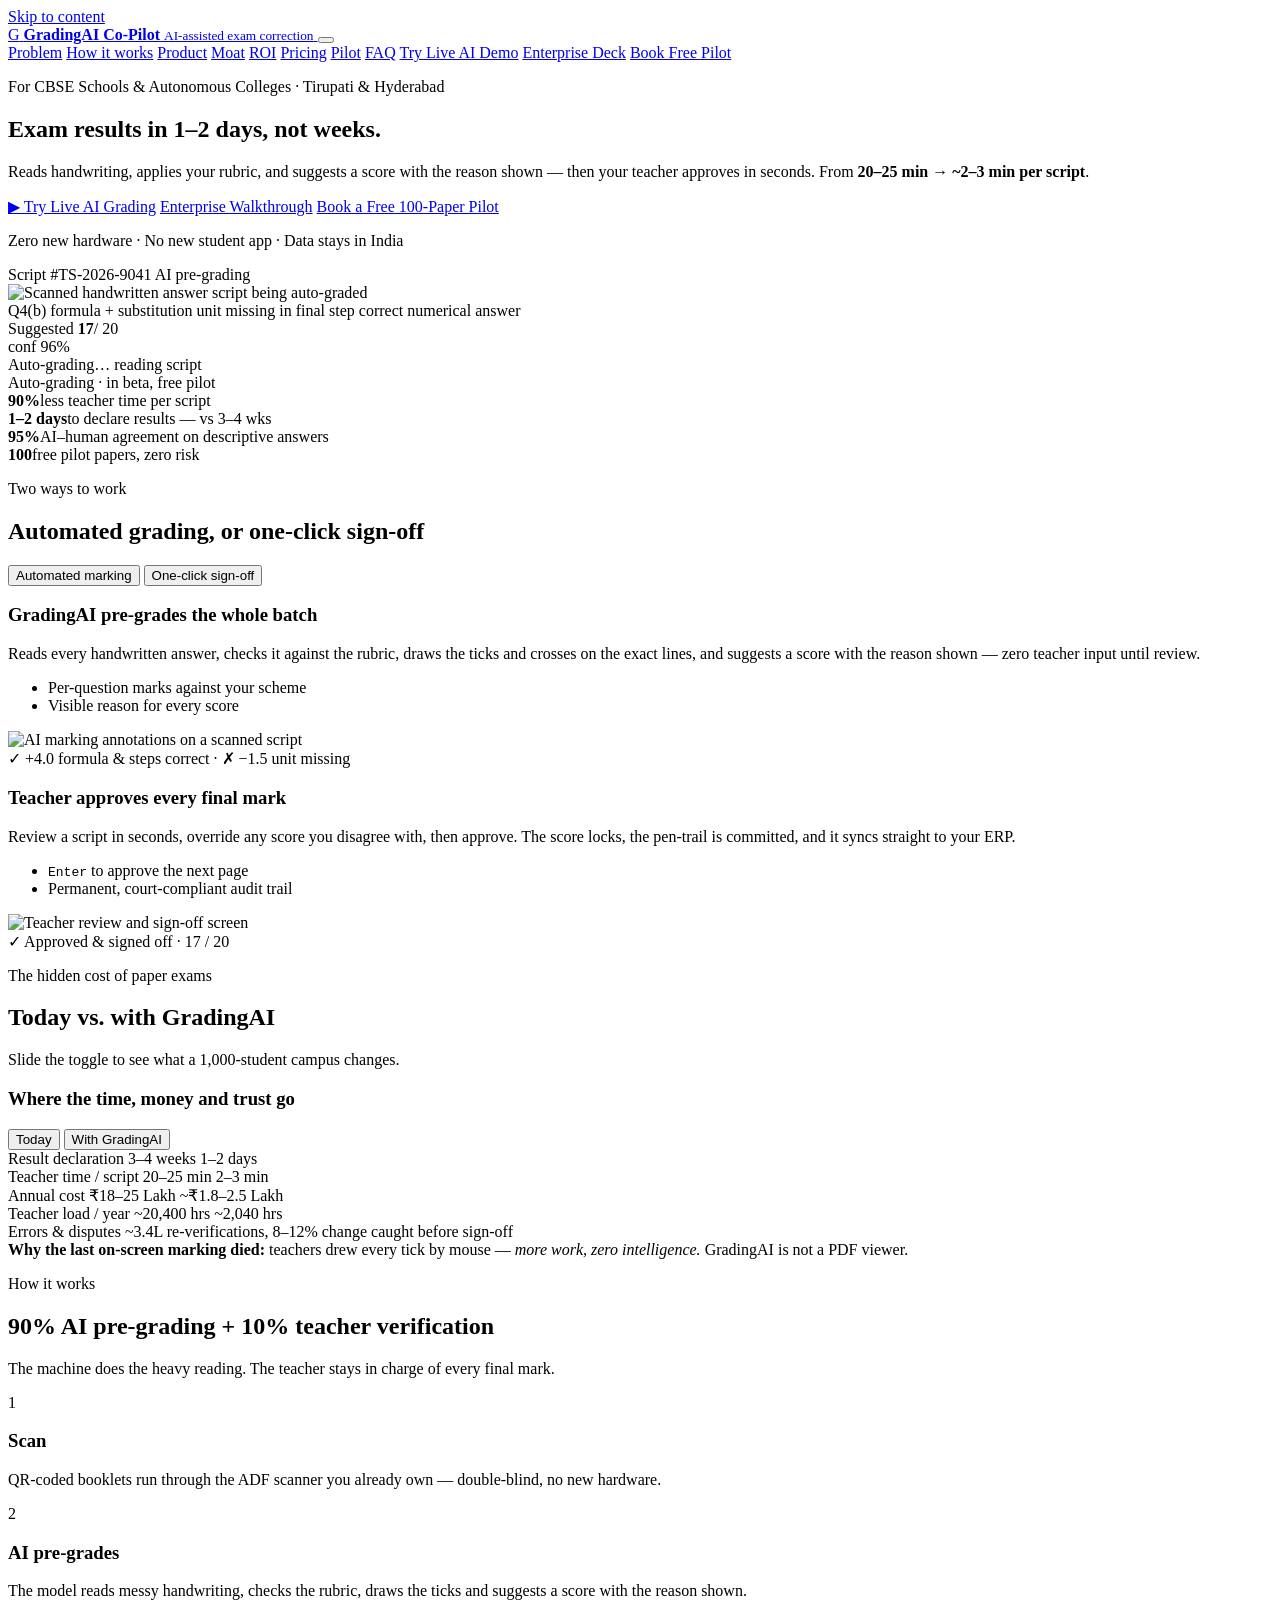
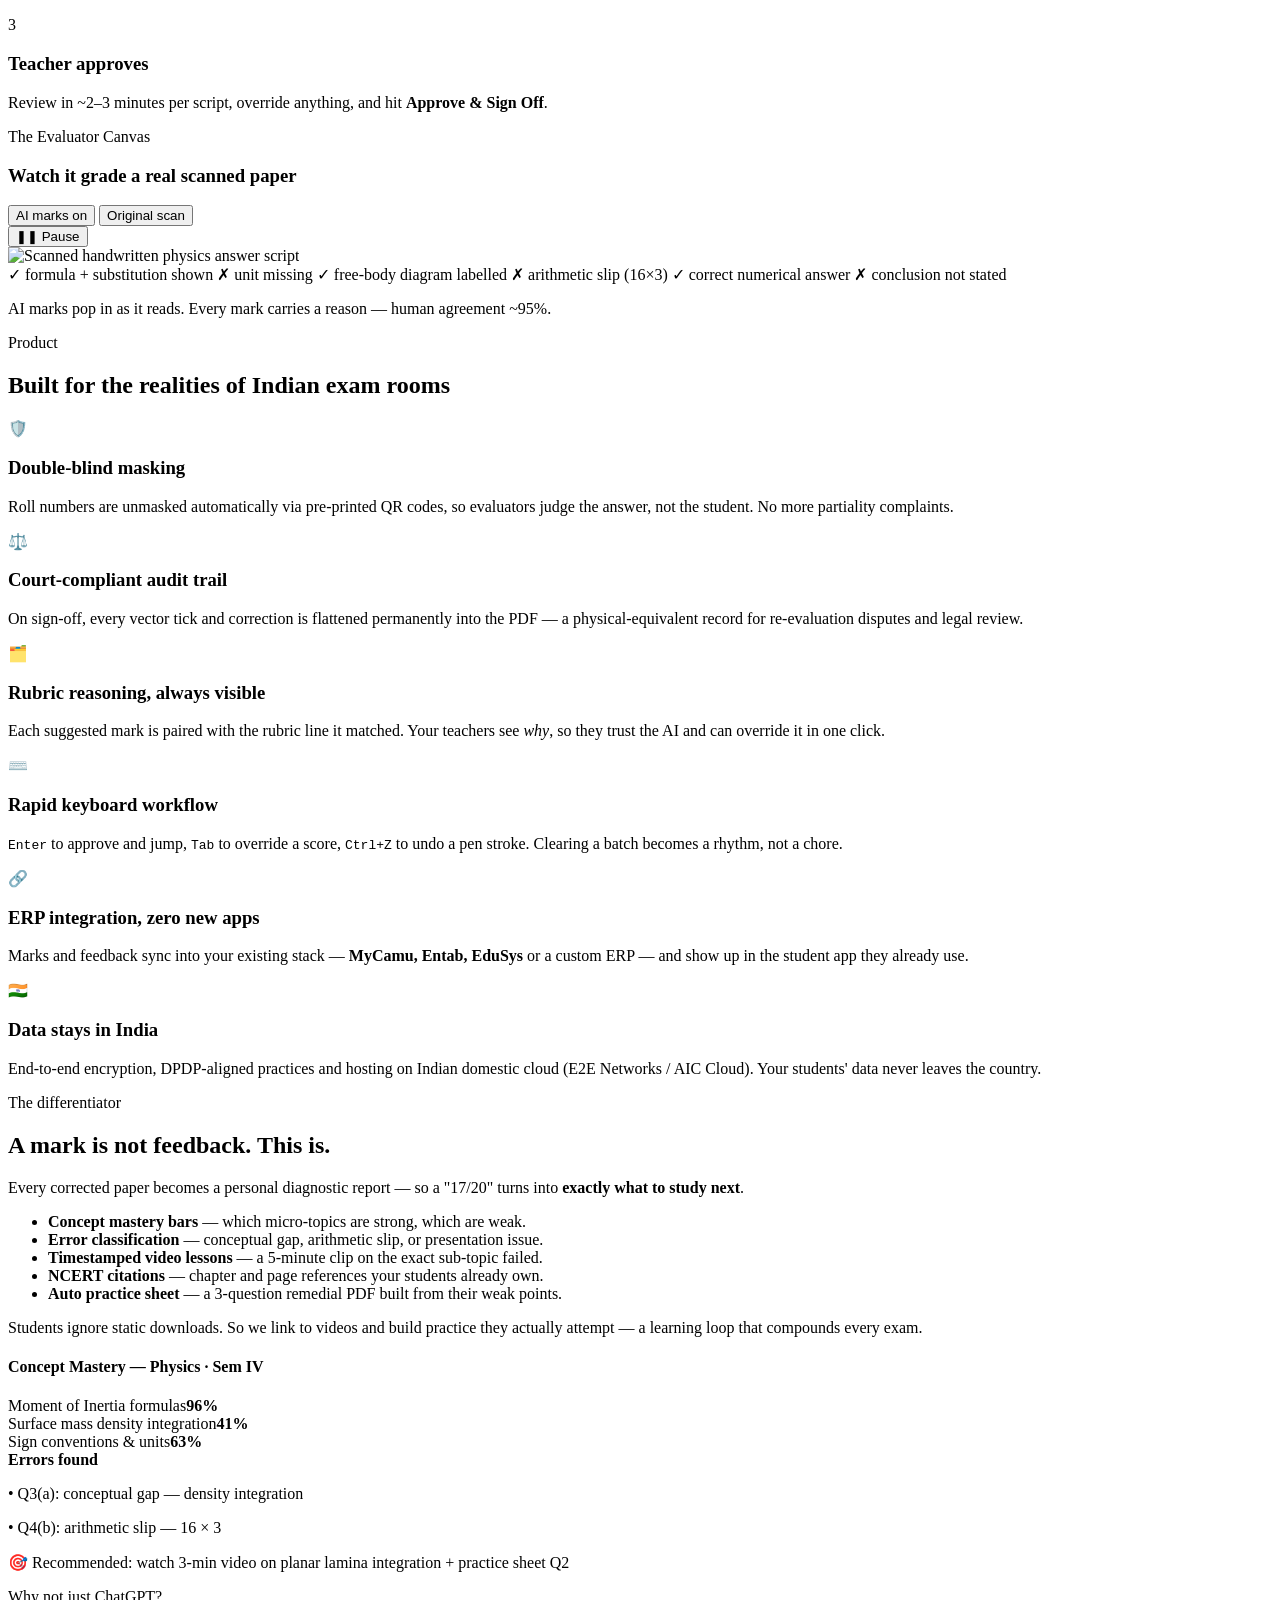
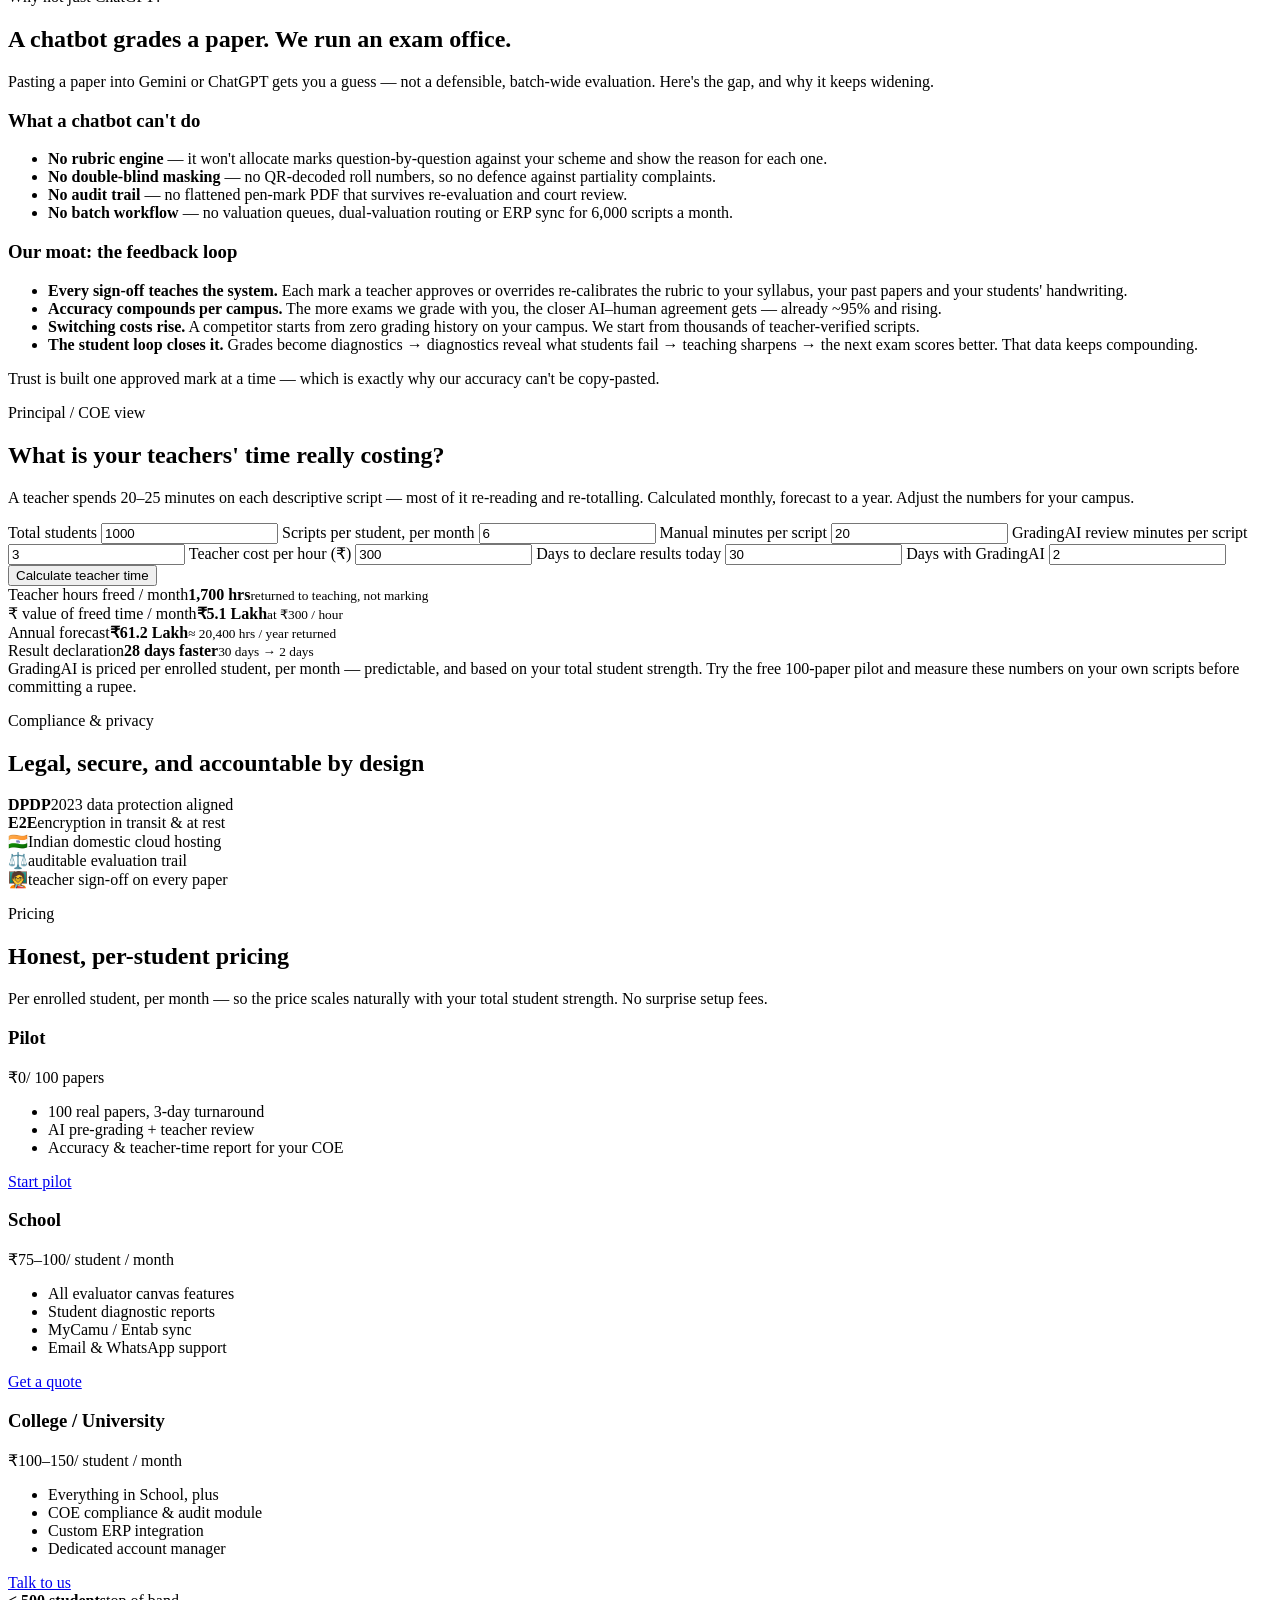
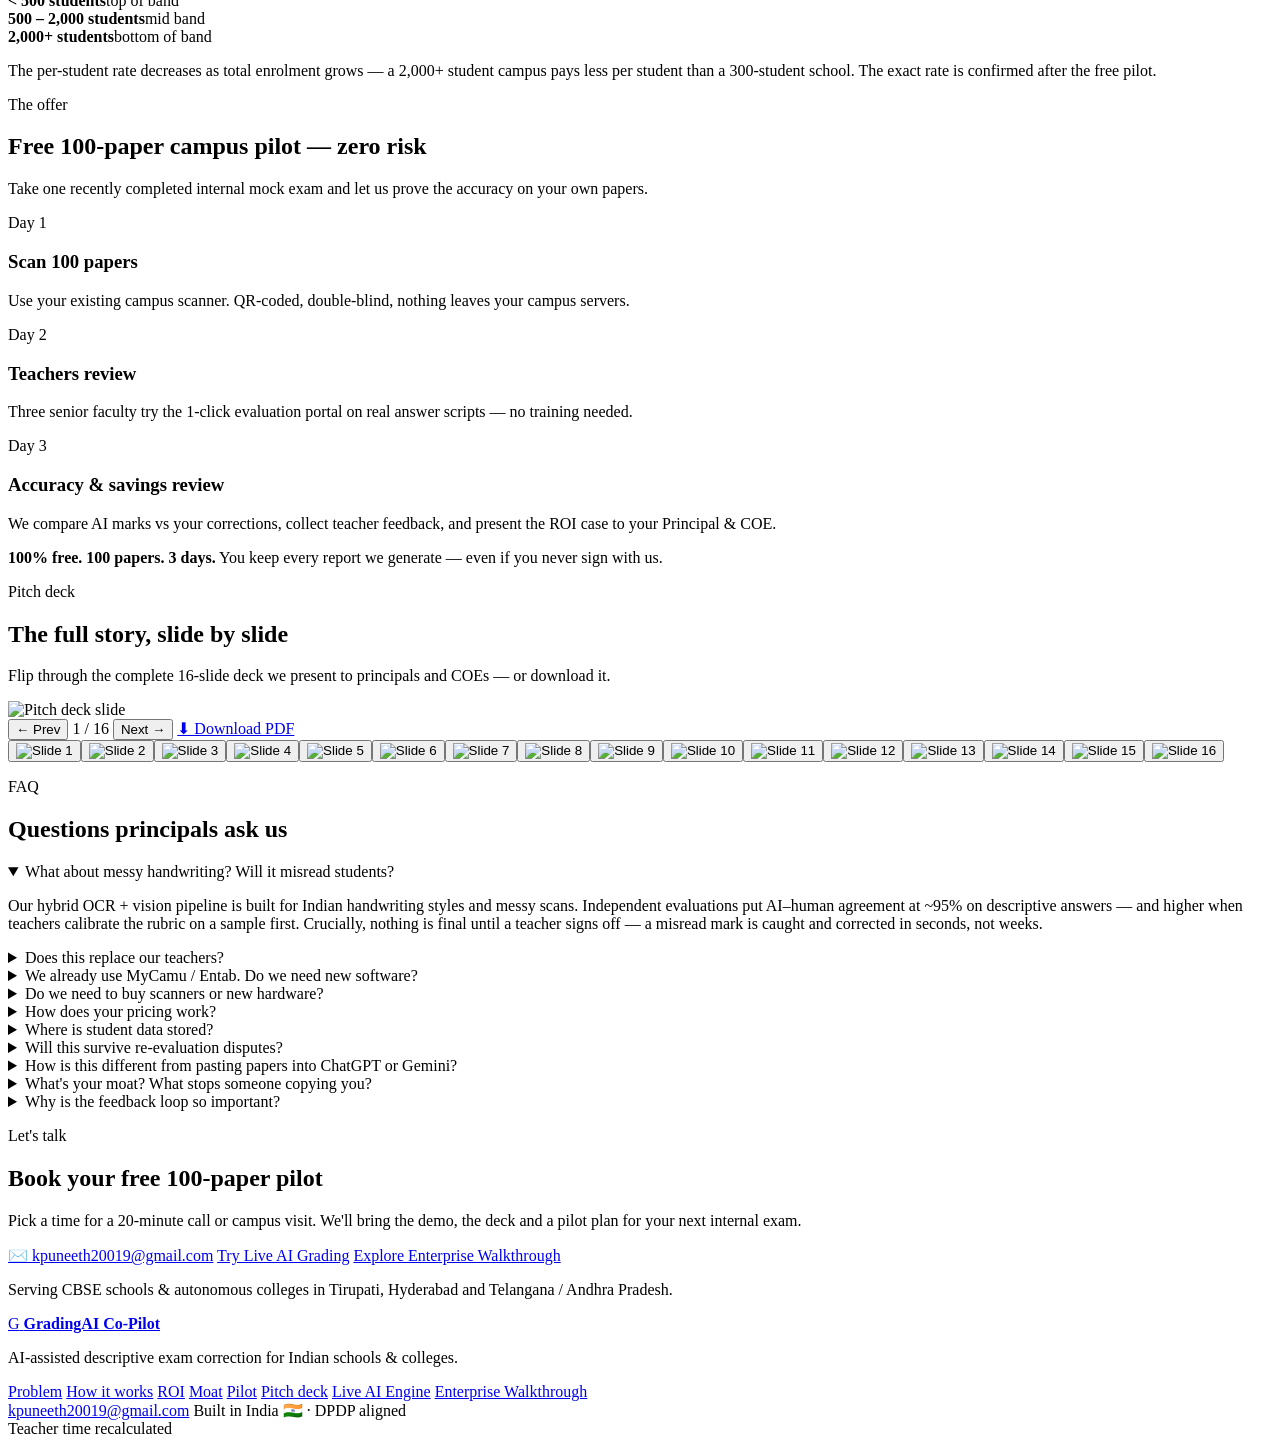
==== commit 95847344: "feat(frontend): implement real AI grading engine page, CTAs, client guards, and offline fallback" ====
--- a/static/index.html
+++ b/static/index.html
@@ -39,7 +39,8 @@
           <a href="#pricing">Pricing</a>
           <a href="#pilot">Pilot</a>
           <a href="#faq">FAQ</a>
-          <a class="btn btn-ghost" href="/demo.html">See Live Demo</a>
+          <a class="btn btn-ghost" href="/live.html">Try Live AI Demo</a>
+          <a class="btn btn-ghost" href="/demo.html">Enterprise Deck</a>
           <a class="btn btn-primary" href="#contact">Book Free Pilot</a>
         </nav>
       </div>
@@ -57,7 +58,8 @@
               teacher approves in seconds. From <strong>20–25 min → ~2–3 min per script</strong>.
             </p>
             <div class="hero-actions">
-              <a class="btn btn-primary btn-lg" href="/demo.html">▶ Watch the Live Demo</a>
+              <a class="btn btn-primary btn-lg" href="/live.html">▶ Try Live AI Grading</a>
+              <a class="btn btn-outline btn-lg" href="/demo.html">Enterprise Walkthrough</a>
               <a class="btn btn-outline btn-lg" href="#contact">Book a Free 100-Paper Pilot</a>
             </div>
             <p class="fine-print">Zero new hardware · No new student app · Data stays in India</p>
@@ -655,7 +657,8 @@
           </p>
           <div class="contact-actions">
             <a class="btn btn-primary btn-lg" href="mailto:kpuneeth20019@gmail.com">✉️ kpuneeth20019@gmail.com</a>
-            <a class="btn btn-outline btn-lg" href="/demo.html">Explore the demo first</a>
+            <a class="btn btn-primary btn-lg" href="/live.html">Try Live AI Grading</a>
+            <a class="btn btn-outline btn-lg" href="/demo.html">Explore Enterprise Walkthrough</a>
           </div>
           <p class="fine-print center">Serving CBSE schools &amp; autonomous colleges in Tirupati, Hyderabad and Telangana / Andhra Pradesh.</p>
         </div>
@@ -678,7 +681,8 @@
           <a href="#moat">Moat</a>
           <a href="#pilot">Pilot</a>
           <a href="#deck">Pitch deck</a>
-          <a href="/demo.html">Live demo</a>
+          <a href="/live.html">Live AI Engine</a>
+          <a href="/demo.html">Enterprise Walkthrough</a>
         </div>
         <div class="footer-contact">
           <a href="mailto:kpuneeth20019@gmail.com">kpuneeth20019@gmail.com</a>
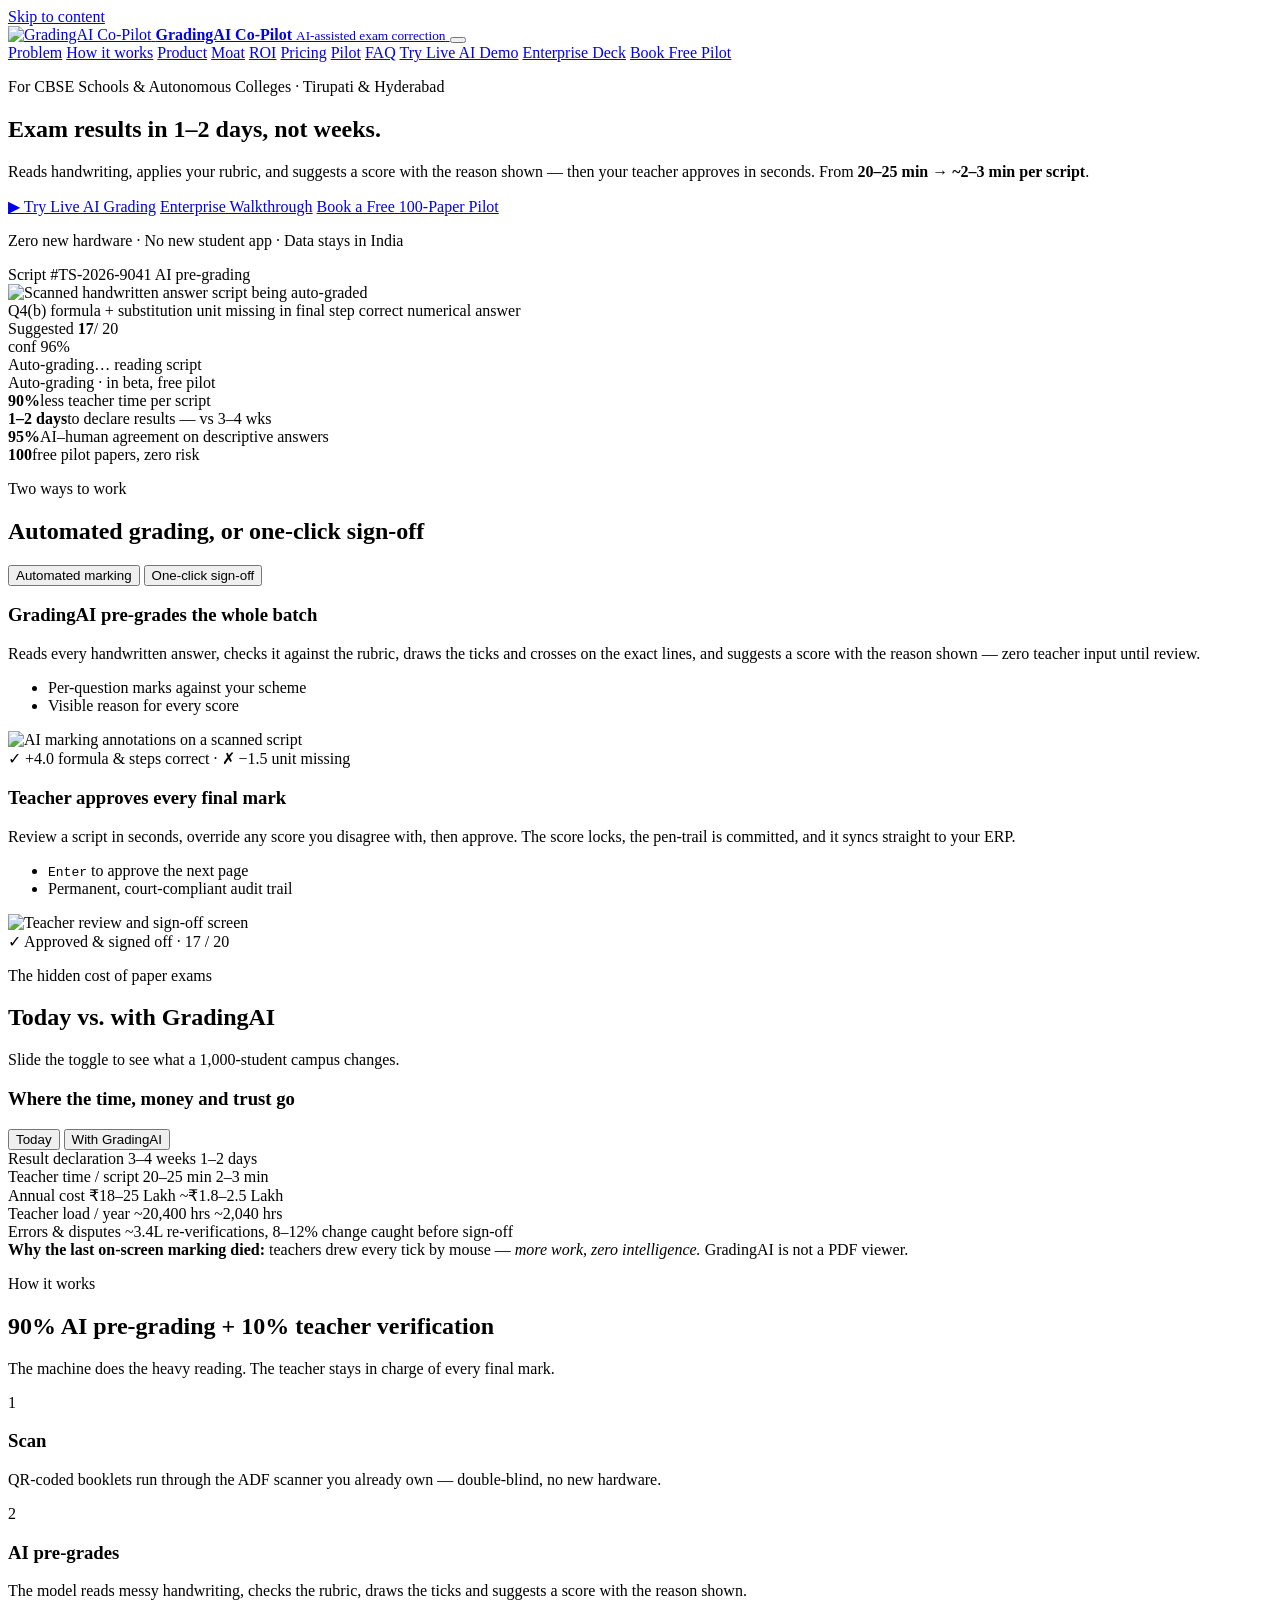
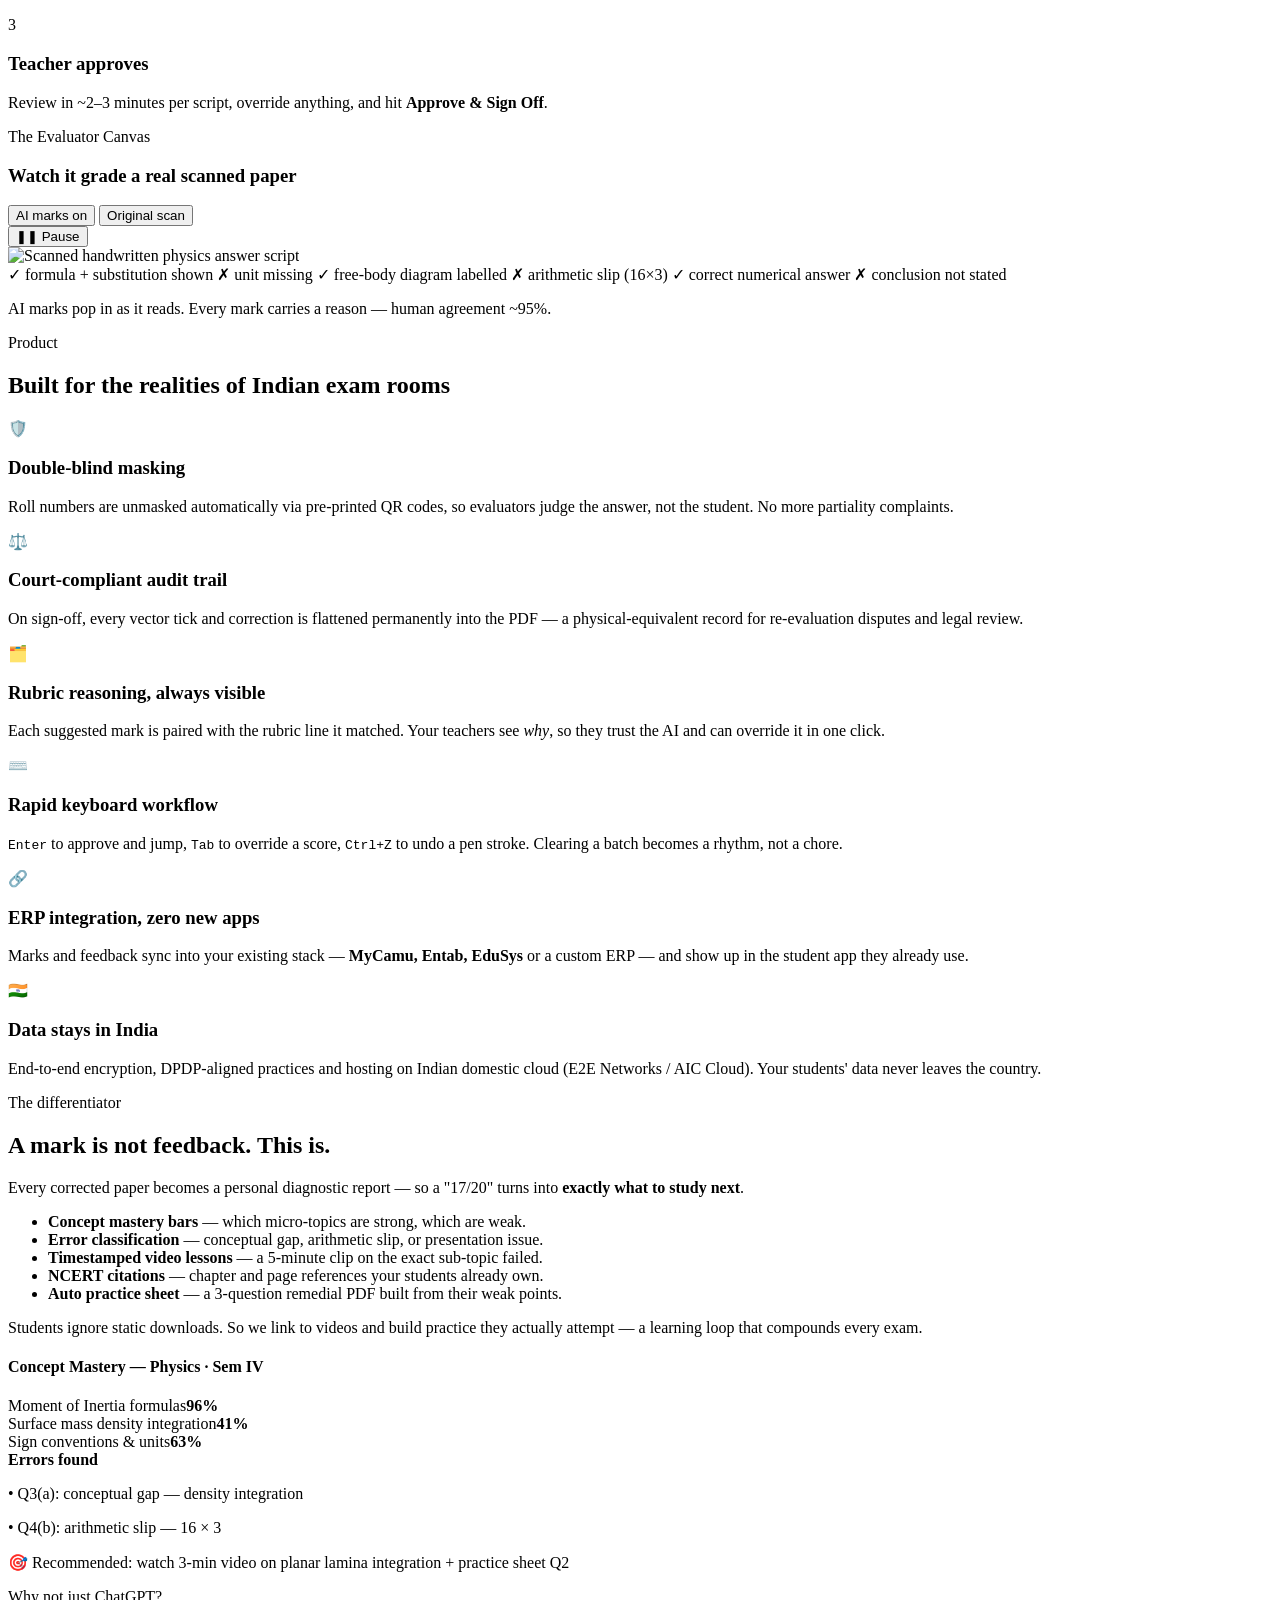
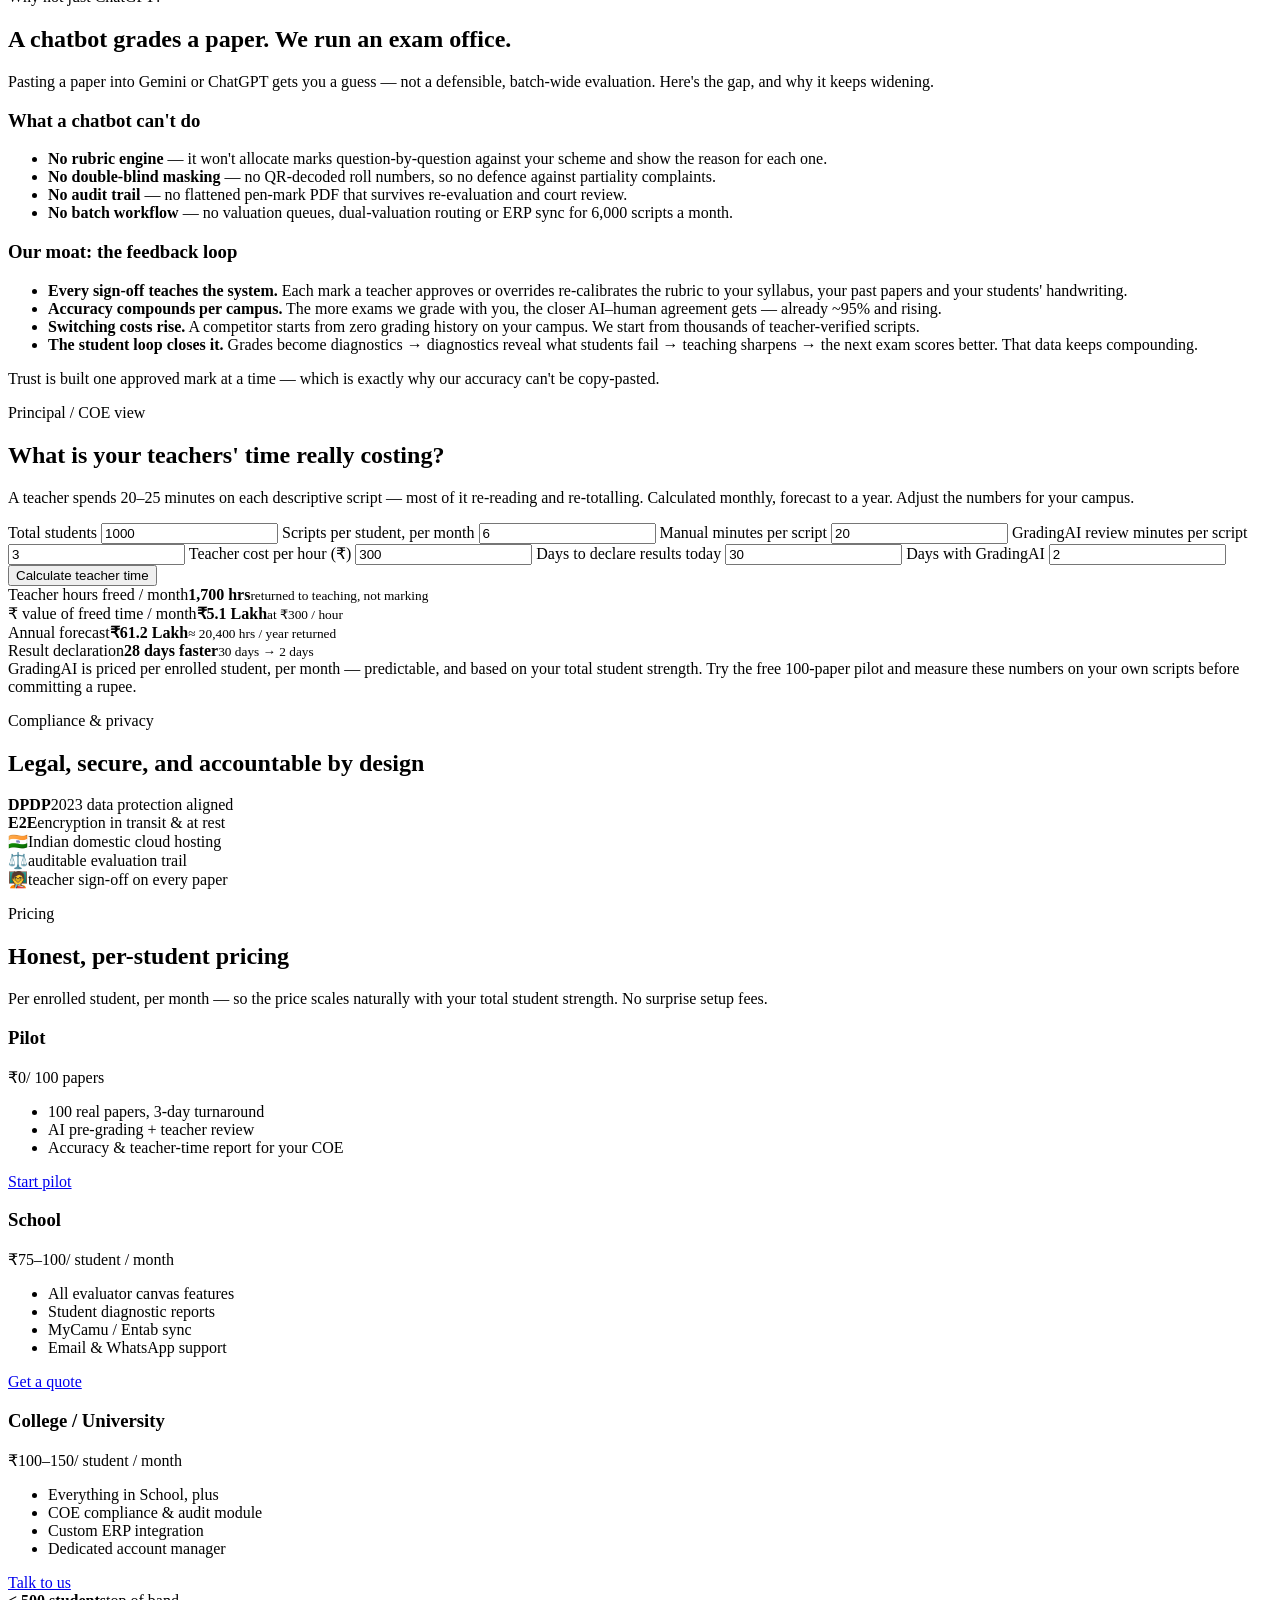
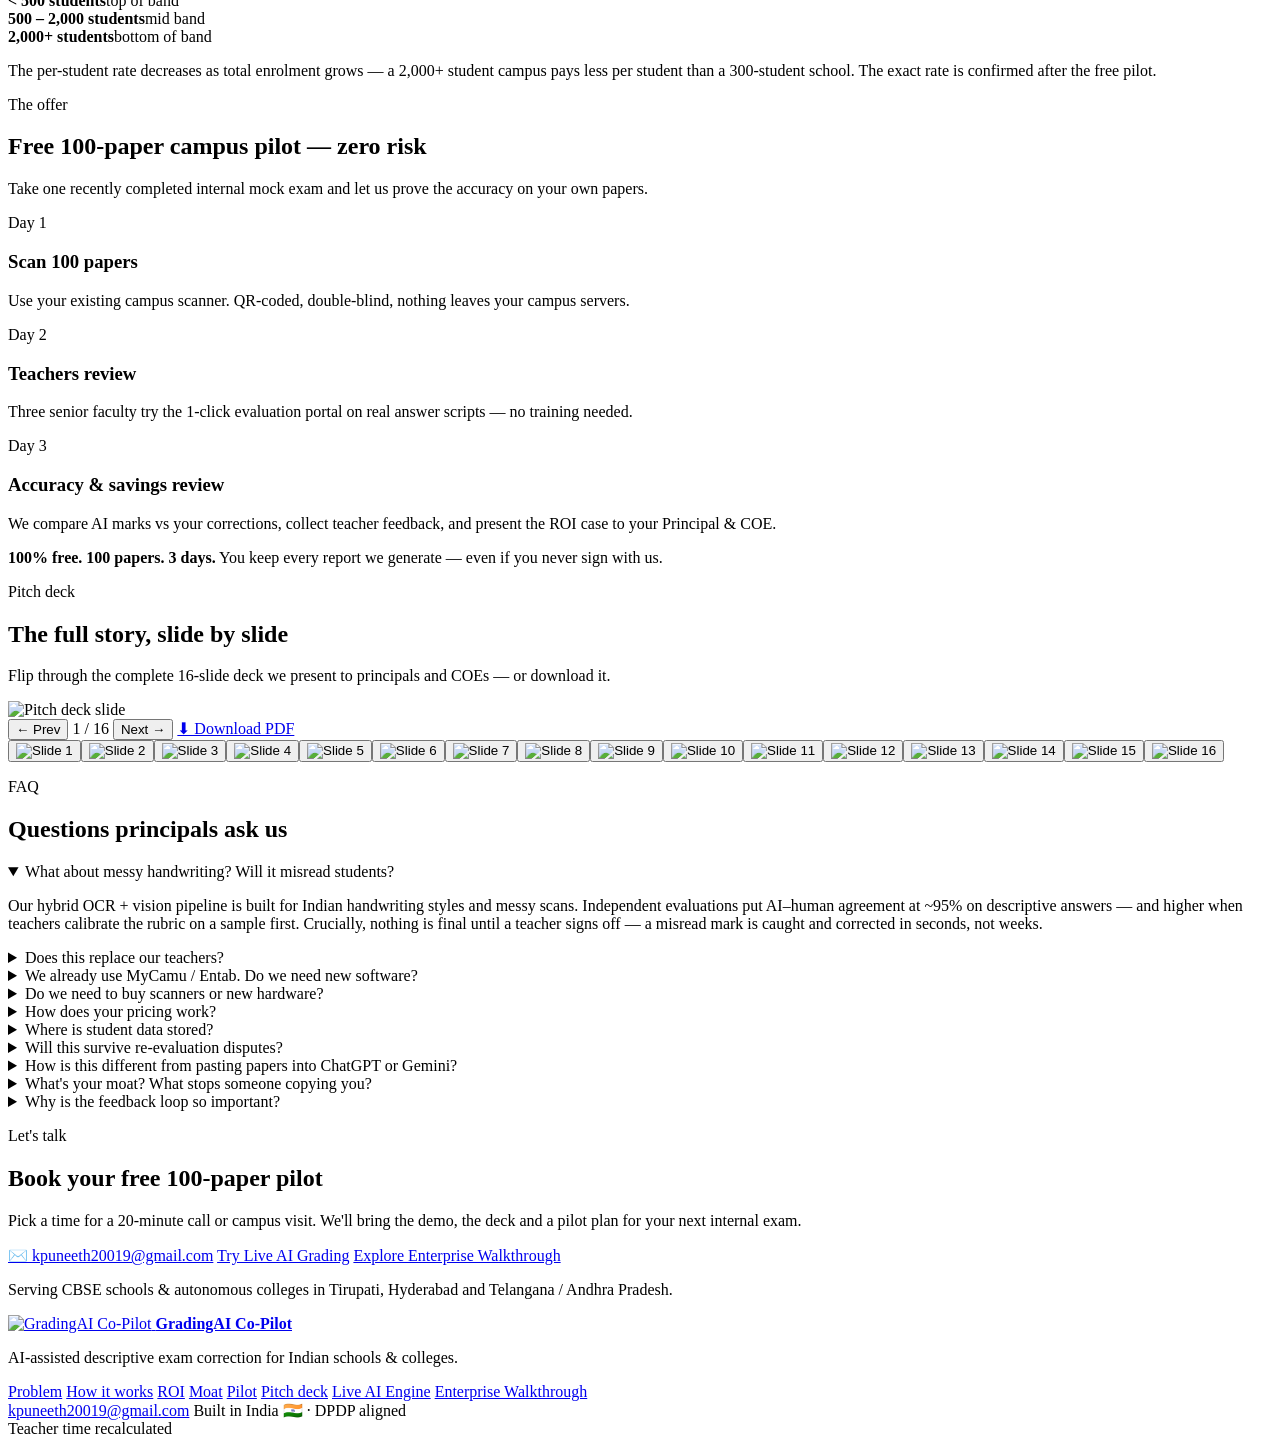
==== commit ab3326af: "feat: introduce pen-nib brand logo (navy/gold) across landing, live, demo + favicons" ====
--- a/static/index.html
+++ b/static/index.html
@@ -12,6 +12,8 @@
     <link rel="preconnect" href="https://fonts.gstatic.com" crossorigin>
     <link href="https://fonts.googleapis.com/css2?family=Plus+Jakarta+Sans:wght@400;500;600;700;800&family=JetBrains+Mono:wght@400;600&display=swap" rel="stylesheet">
     <link rel="stylesheet" href="/landing.css">
+    <link rel="icon" href="/favicon.svg" type="image/svg+xml">
+    <link rel="icon" href="/favicon-32.png" sizes="32x32" type="image/png">
   </head>
   <body>
     <a class="skip-link" href="#main">Skip to content</a>
@@ -19,7 +21,7 @@
     <header class="nav" id="nav">
       <div class="nav-inner">
         <a class="brand" href="#top" aria-label="GradingAI Co-Pilot home">
-          <span class="mark" aria-hidden="true">G</span>
+          <img class="brand-mark" src="/pen-logo.svg" alt="GradingAI Co-Pilot" width="34" height="34" aria-hidden="true">
           <span class="brand-text">
             <strong>GradingAI Co-Pilot</strong>
             <small>AI-assisted exam correction</small>
@@ -669,7 +671,7 @@
       <div class="container footer-inner">
         <div>
           <a class="brand" href="#top">
-            <span class="mark" aria-hidden="true">G</span>
+            <img class="brand-mark" src="/pen-logo.svg" alt="GradingAI Co-Pilot" width="34" height="34" aria-hidden="true">
             <span class="brand-text"><strong>GradingAI Co-Pilot</strong></span>
           </a>
           <p>AI-assisted descriptive exam correction for Indian schools &amp; colleges.</p>
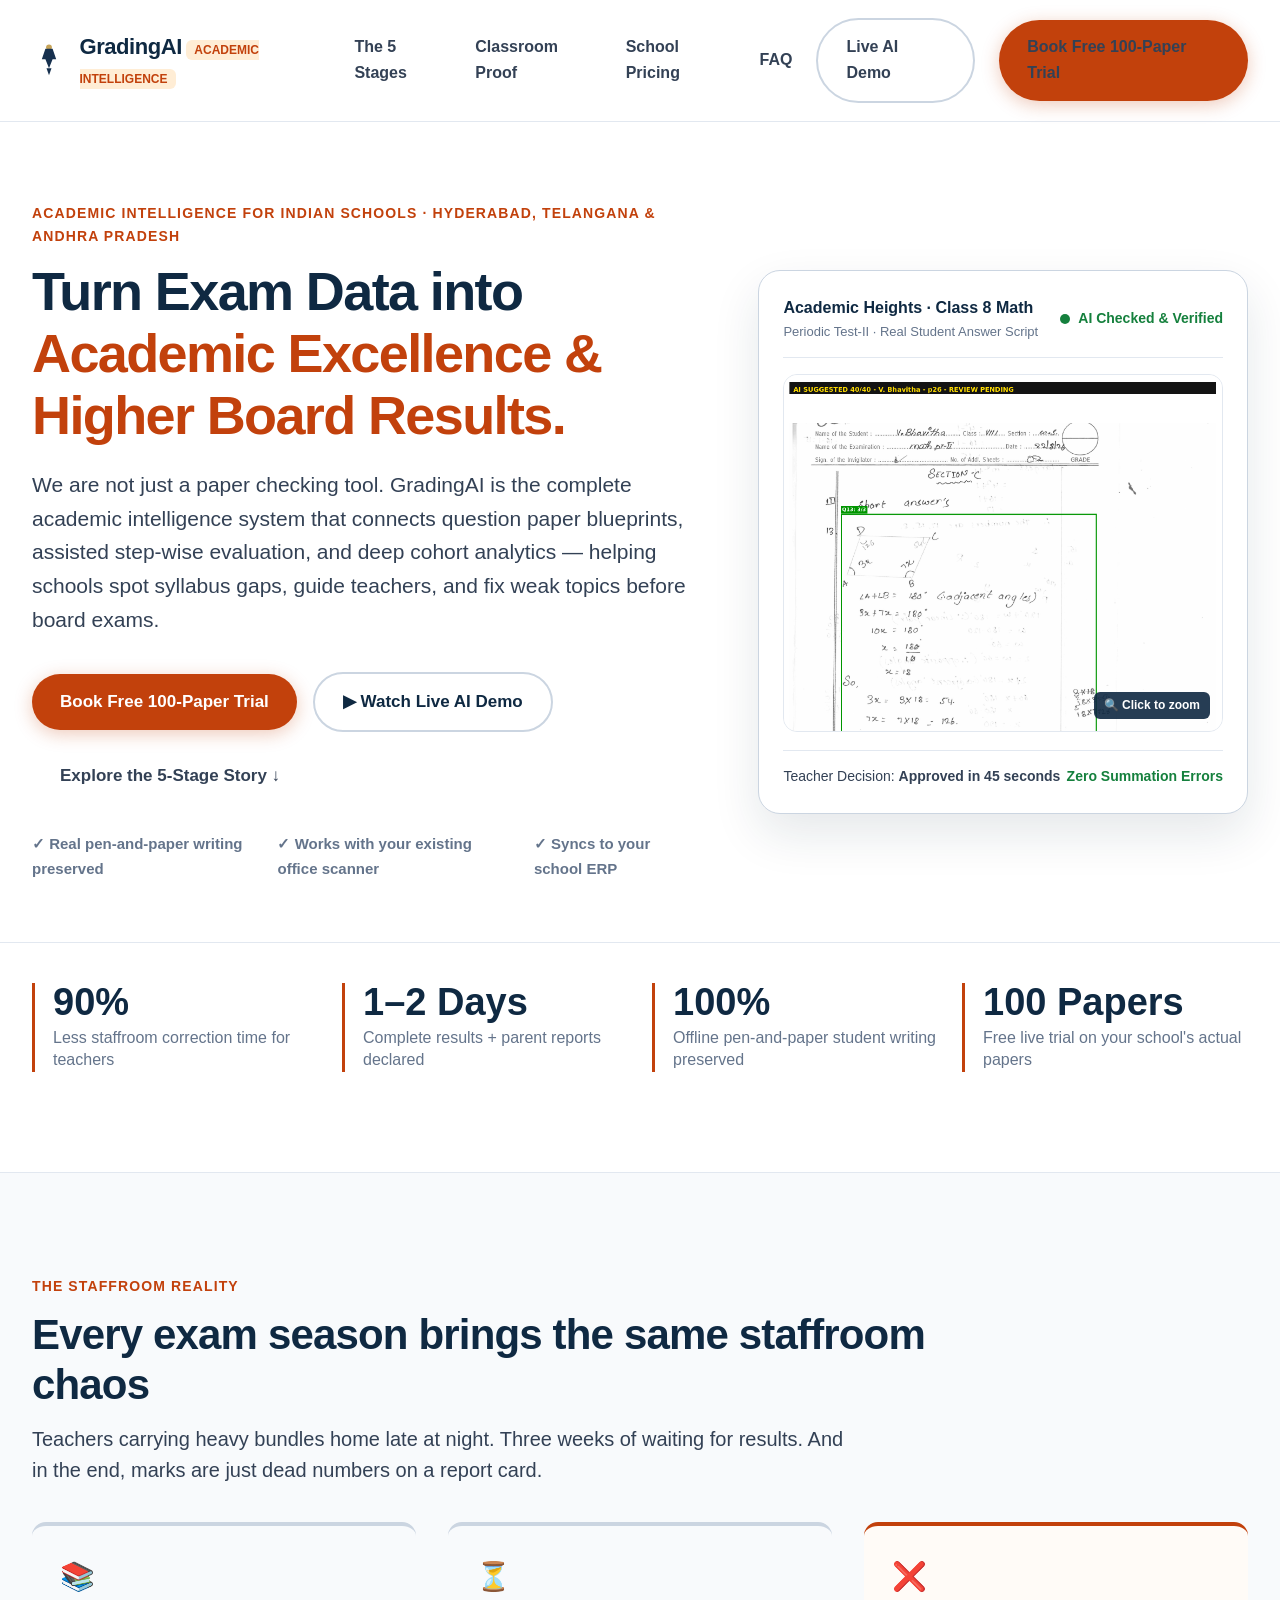
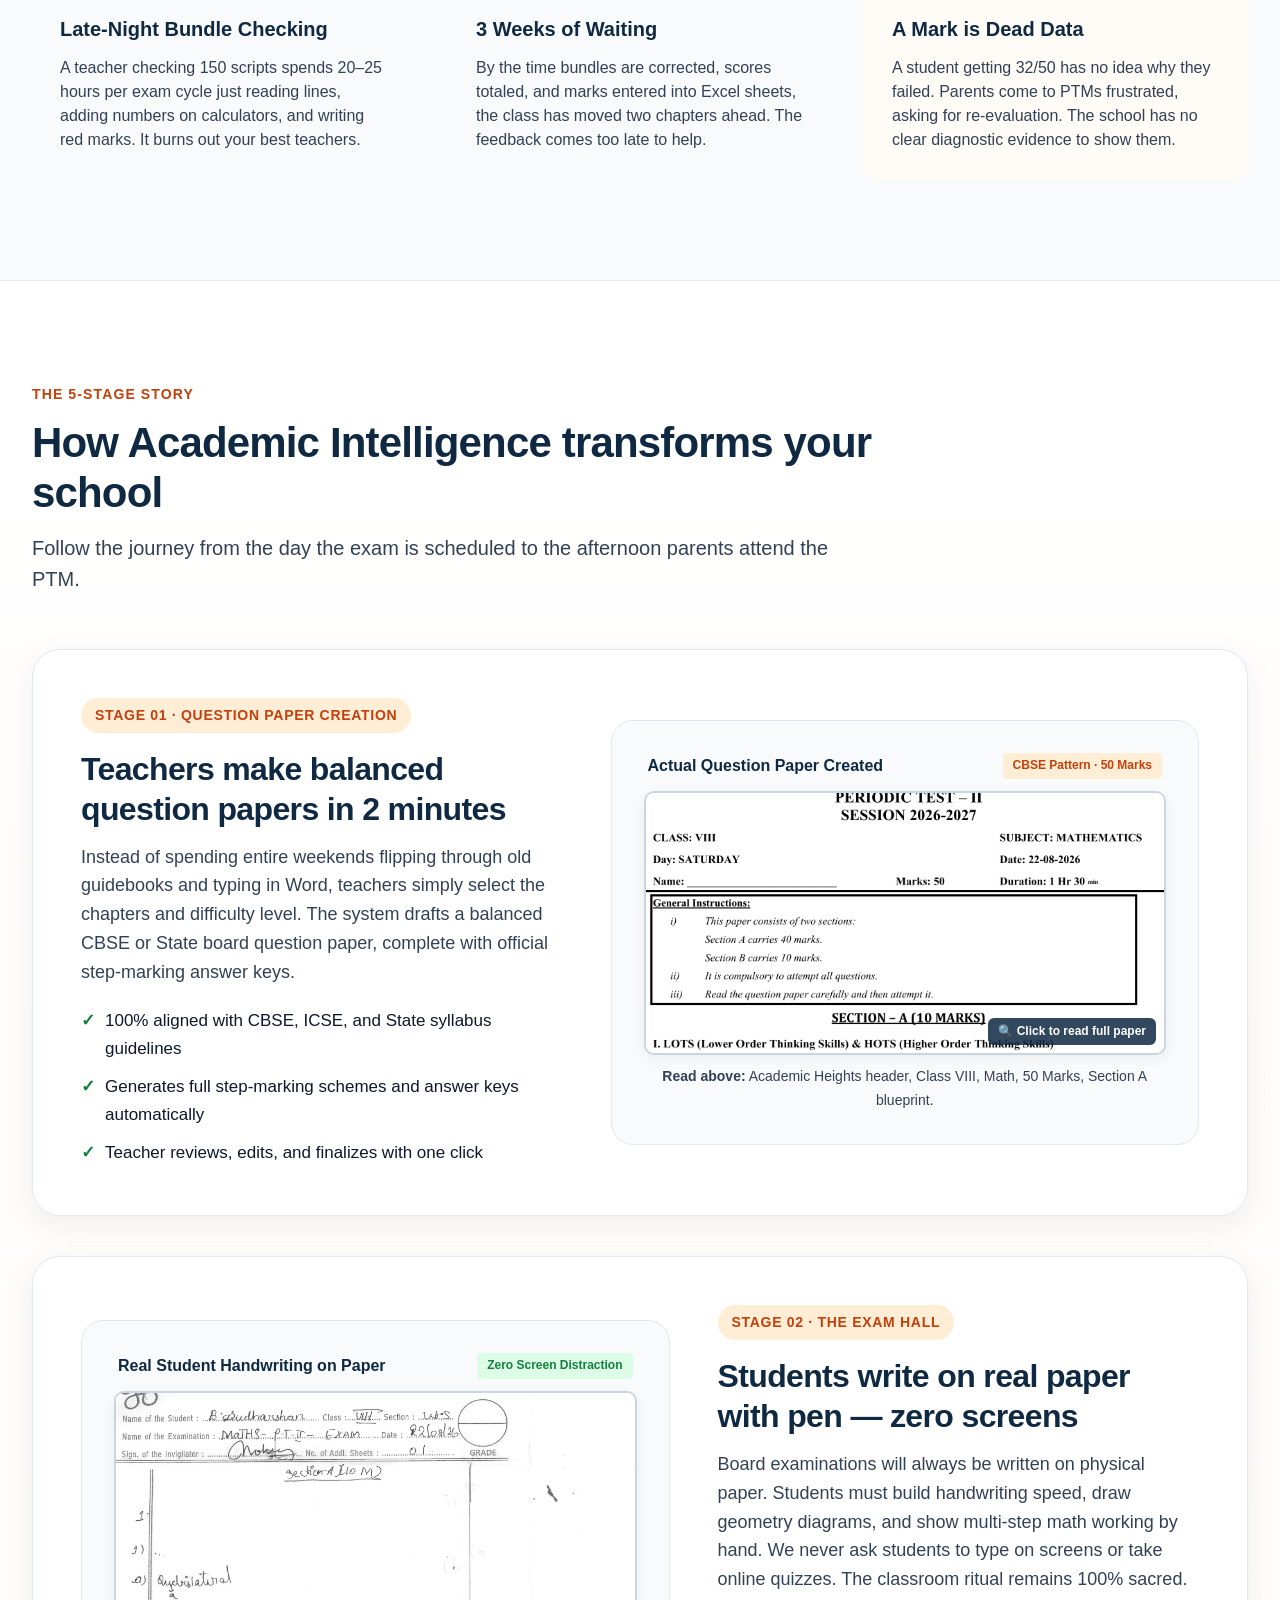
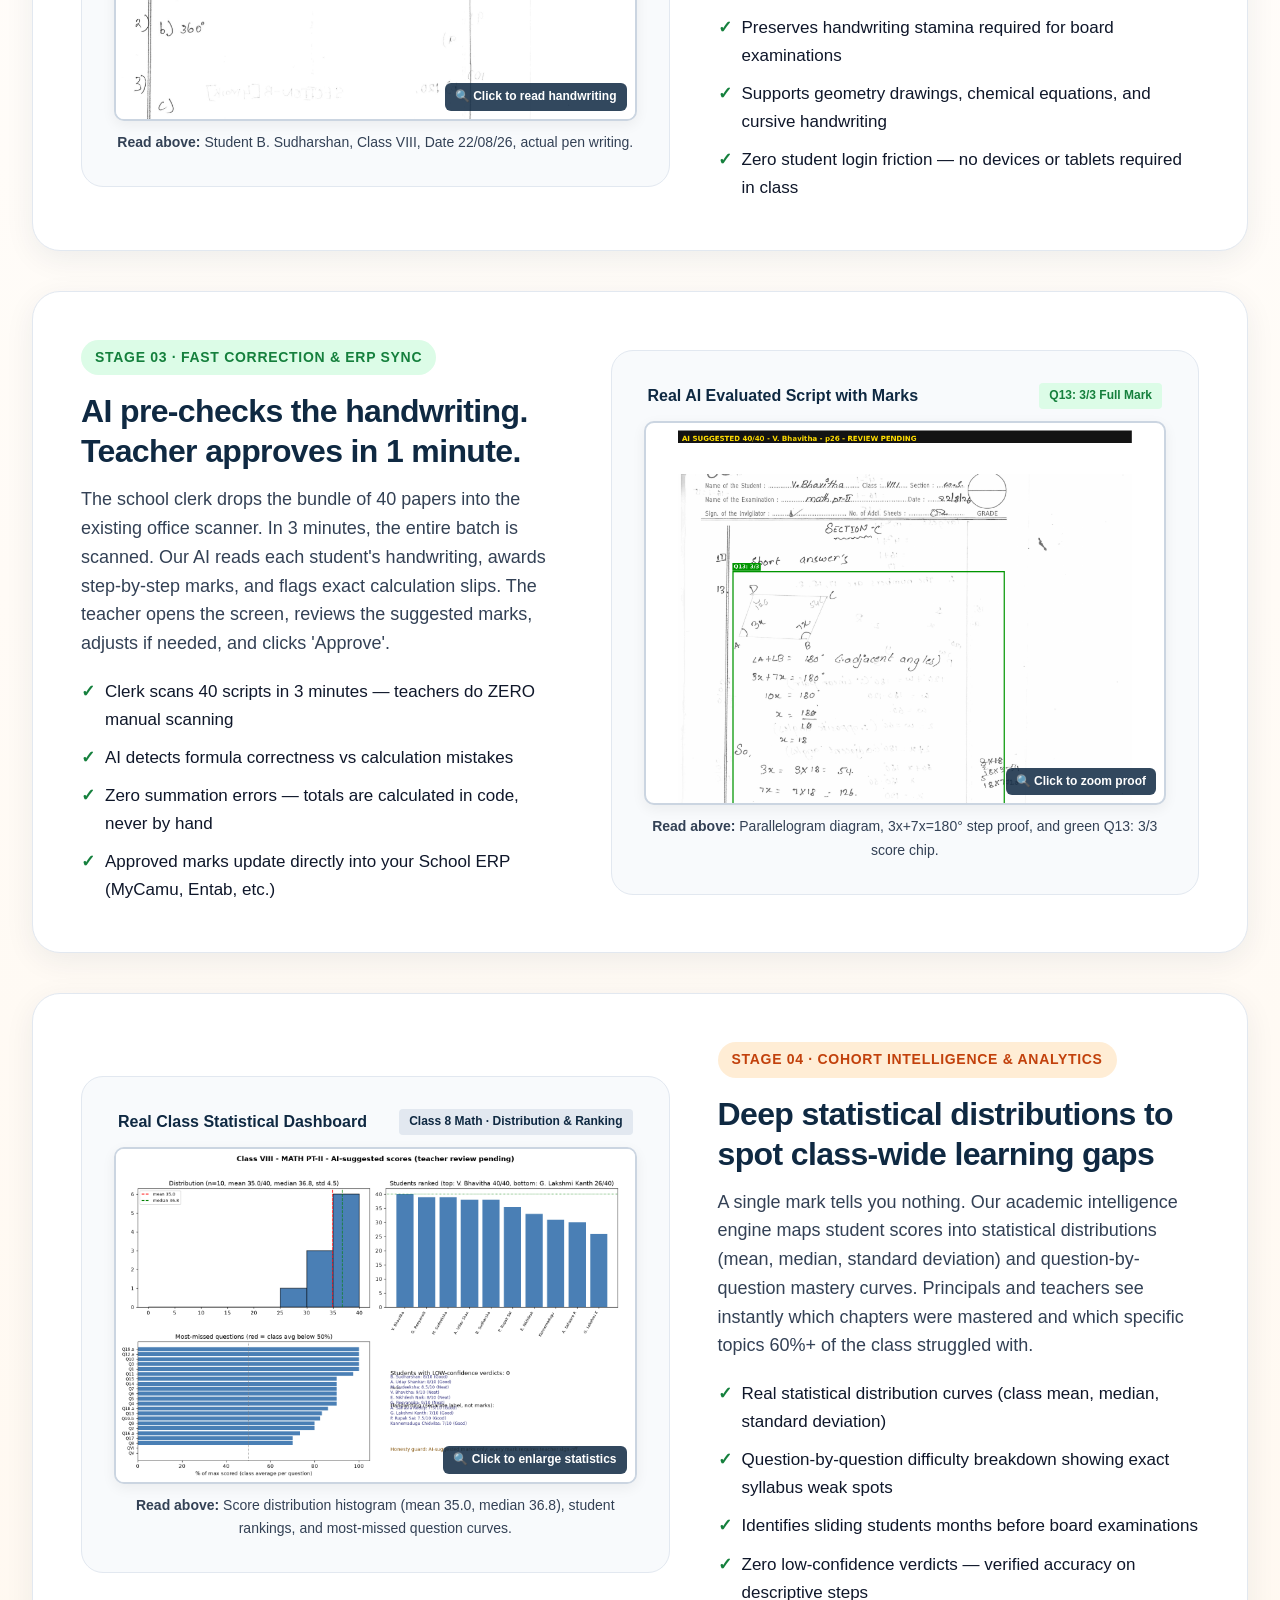
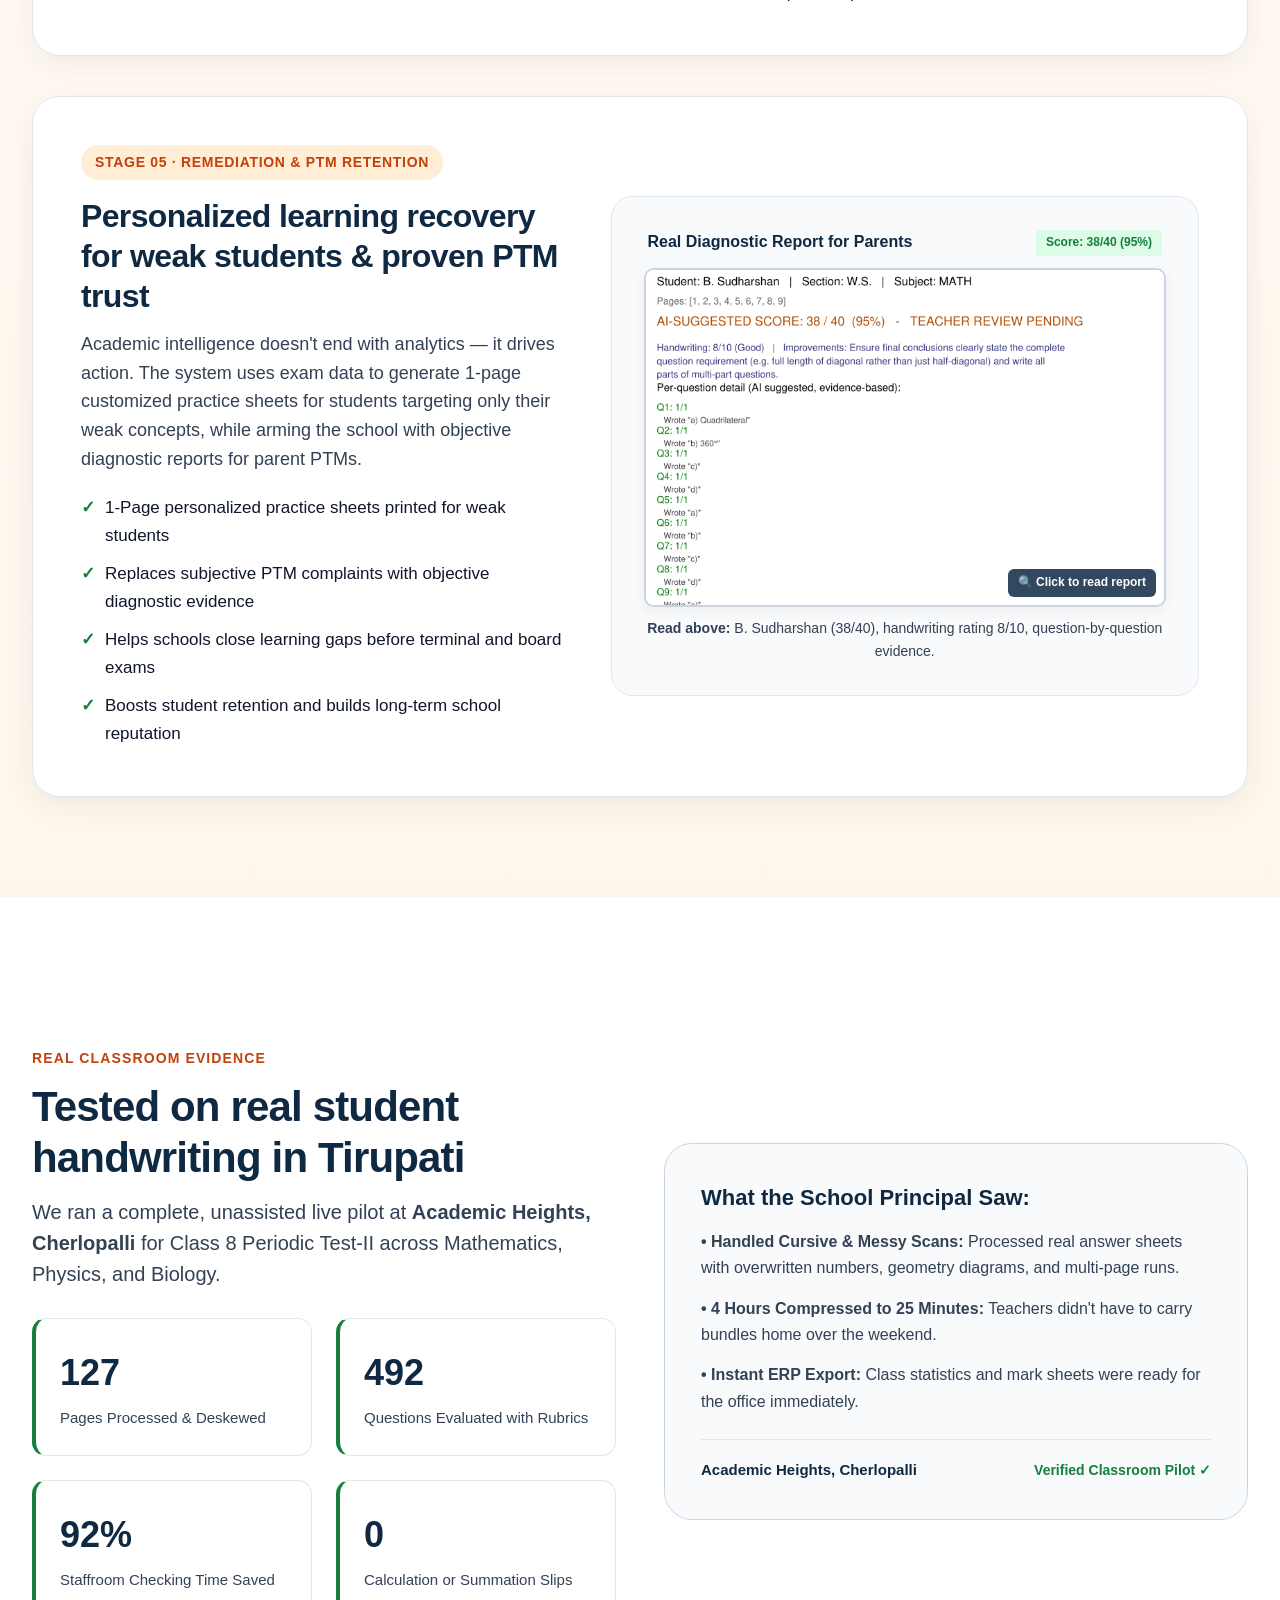
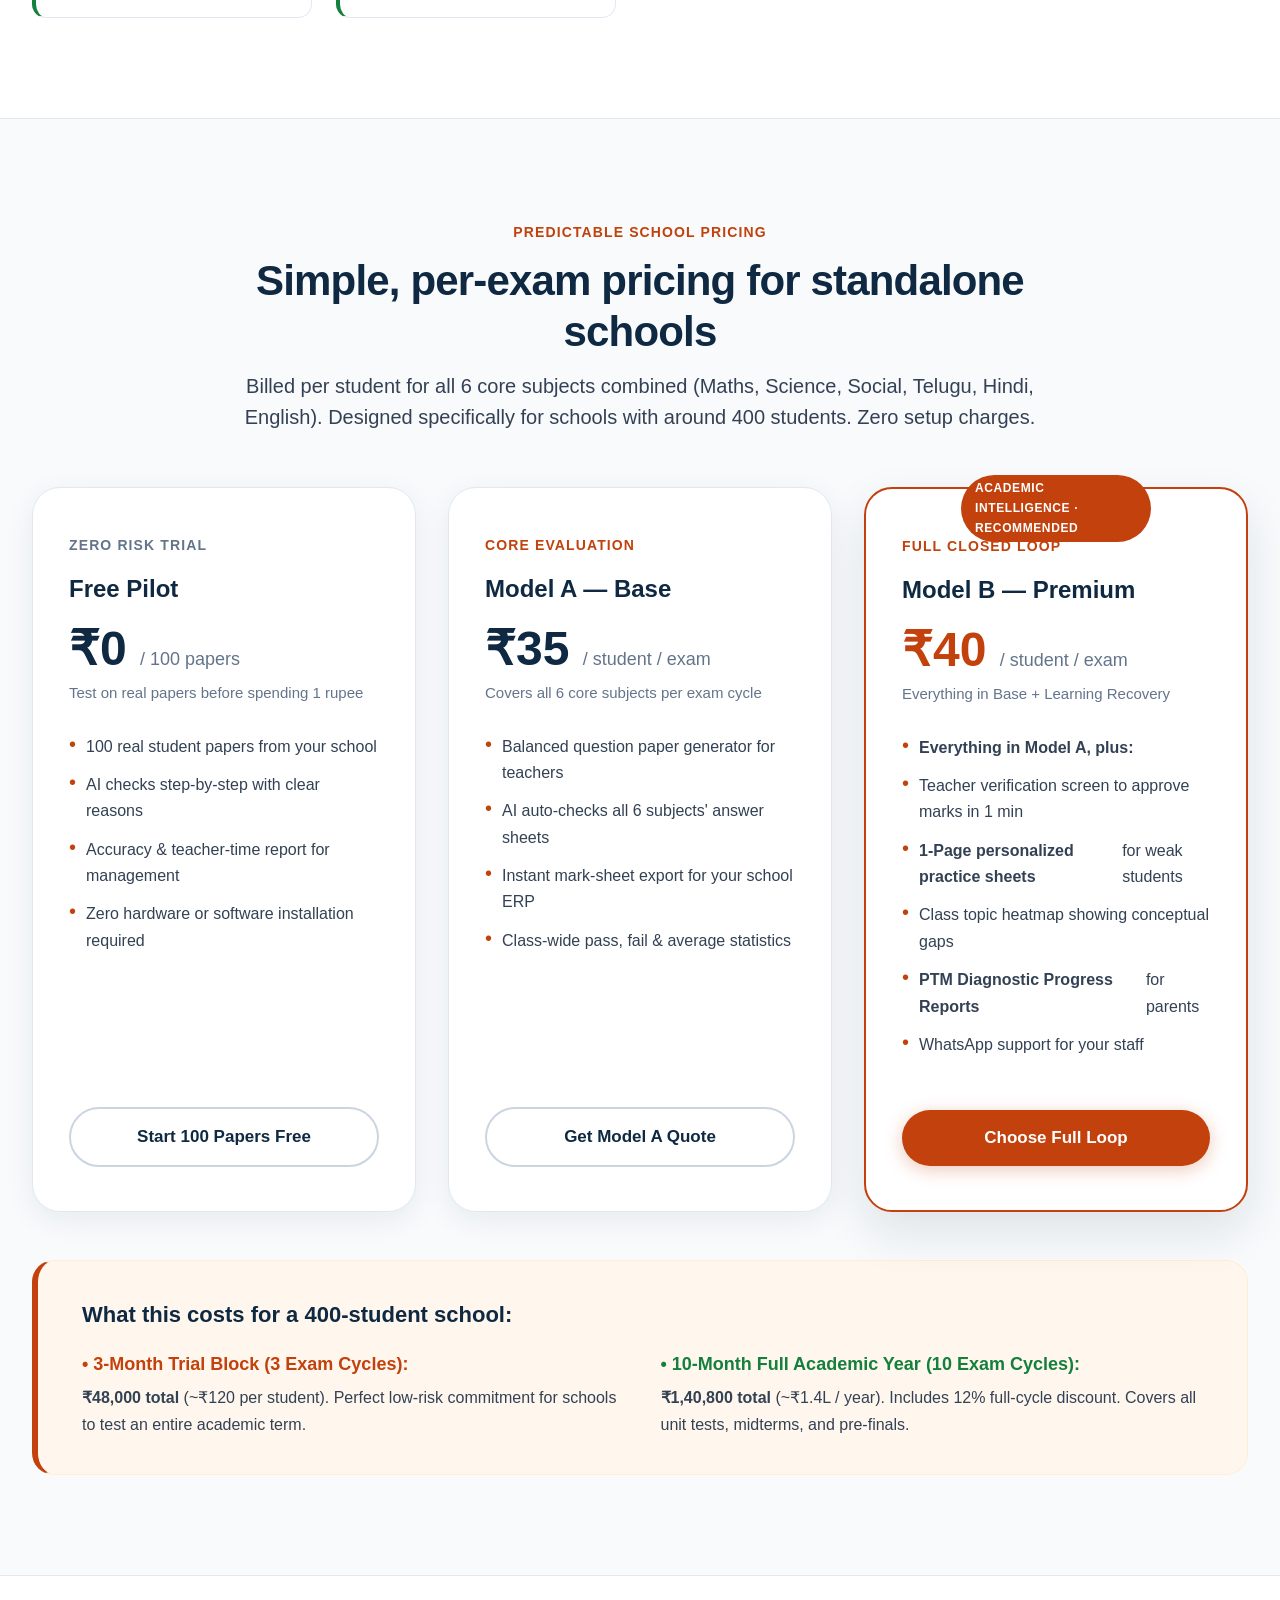
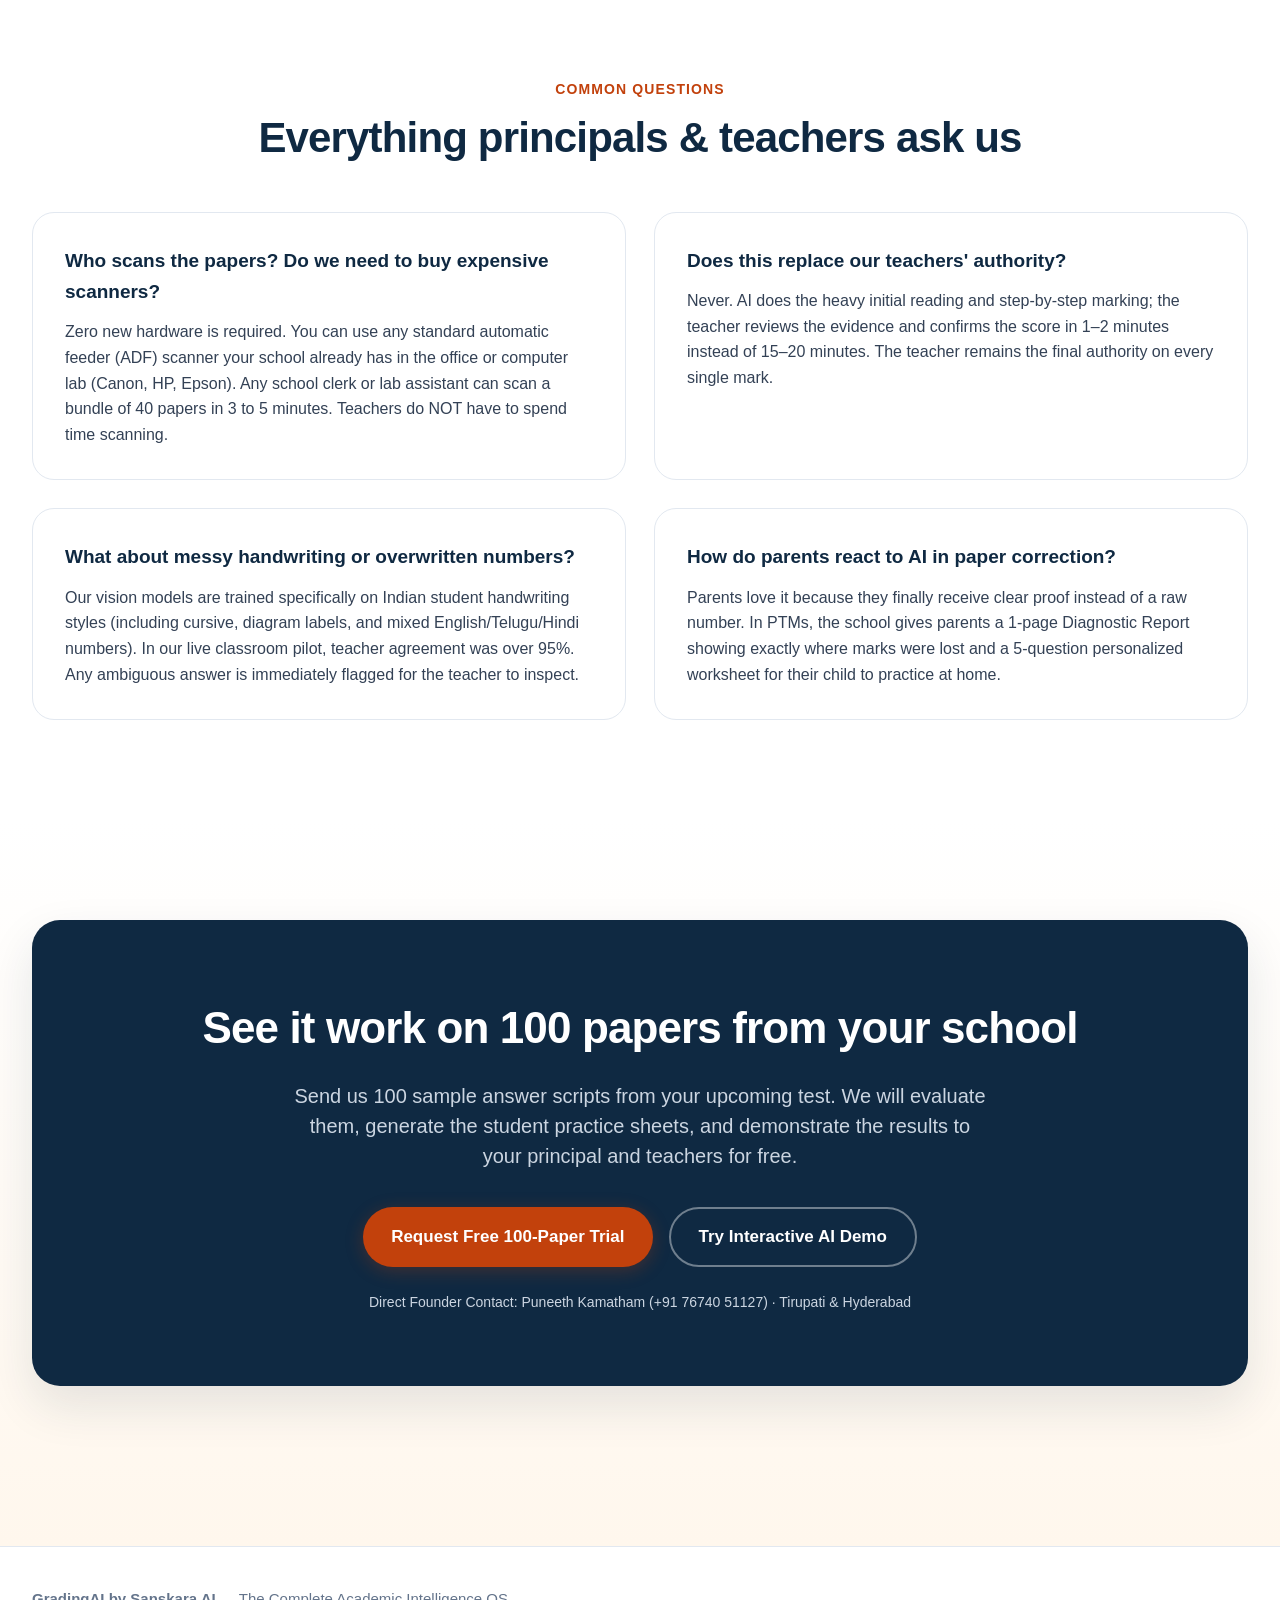
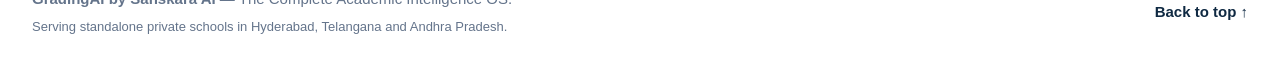
==== commit ed9e2705: "feat: academic intelligence landing page redesign and live demo update" ====
--- a/static/index.html
+++ b/static/index.html
@@ -1,992 +1,1180 @@
-<!doctype html>
+<!DOCTYPE html>
+
 <html lang="en">
-  <head>
-    <meta charset="utf-8">
-    <meta name="viewport" content="width=device-width, initial-scale=1">
-    <title>GradingAI Co-Pilot — AI-Powered Exam Correction for CBSE Schools & Colleges</title>
-    <meta name="description" content="GradingAI Co-Pilot reads students' handwritten answer papers, applies the marking rubric and suggests scores with a visible reason — cutting teacher review from ~20–25 minutes to ~2–3 minutes per script. Results in 1–2 days, not weeks. Free 100-paper pilot.">
-    <meta property="og:title" content="GradingAI Co-Pilot — Exam results in 1–2 days, not weeks">
-    <meta property="og:description" content="AI-assisted descriptive exam correction for Indian schools & colleges. Teacher-verified, court-compliant, zero new hardware.">
-    <meta property="og:type" content="website">
-    <link rel="preconnect" href="https://fonts.googleapis.com">
-    <link rel="preconnect" href="https://fonts.gstatic.com" crossorigin>
-    <link href="https://fonts.googleapis.com/css2?family=Plus+Jakarta+Sans:wght@400;500;600;700;800&family=JetBrains+Mono:wght@400;600&display=swap" rel="stylesheet">
-    <link rel="stylesheet" href="/landing.css">
-    <link rel="icon" href="/favicon.svg" type="image/svg+xml">
-    <link rel="icon" href="/favicon-32.png" sizes="32x32" type="image/png">
-  </head>
-  <body>
-    <a class="skip-link" href="#main">Skip to content</a>
-
-    <header class="nav" id="nav">
-      <div class="nav-inner">
-        <a class="brand" href="#top" aria-label="GradingAI Co-Pilot home">
-          <img class="brand-mark" src="/pen-logo.svg" alt="GradingAI Co-Pilot" width="34" height="34" aria-hidden="true">
-          <span class="brand-text">
-            <strong>GradingAI Co-Pilot</strong>
-            <small>AI-assisted exam correction</small>
-          </span>
-        </a>
-
-        <button class="nav-toggle" id="nav-toggle" aria-expanded="false" aria-controls="nav-links" aria-label="Toggle navigation">
-          <span></span><span></span><span></span>
-        </button>
-
-        <nav class="nav-links" id="nav-links" aria-label="Primary">
-          <a href="#problem">Problem</a>
-          <a href="#how-it-works">How it works</a>
-          <a href="#features">Product</a>
-          <a href="#moat">Moat</a>
-          <a href="#roi">ROI</a>
-          <a href="#pricing">Pricing</a>
-          <a href="#pilot">Pilot</a>
-          <a href="#faq">FAQ</a>
-          <a class="btn btn-ghost" href="/live.html">Try Live AI Demo</a>
-          <a class="btn btn-ghost" href="/demo.html">Enterprise Deck</a>
-          <a class="btn btn-primary" href="#contact">Book Free Pilot</a>
-        </nav>
-      </div>
-    </header>
-
-    <main id="main">
-      <!-- HERO -->
-      <section class="hero" id="top">
-        <div class="container hero-grid">
-          <div class="hero-copy">
-            <p class="eyebrow">For CBSE Schools &amp; Autonomous Colleges · Tirupati &amp; Hyderabad</p>
-            <h1>Exam results in <span class="accent">1–2 days</span>, not weeks.</h1>
-            <p class="lede">
-              Reads handwriting, applies your rubric, and suggests a score with the reason shown — then your
-              teacher approves in seconds. From <strong>20–25 min → ~2–3 min per script</strong>.
+<head>
+<meta charset="utf-8"/>
+<meta content="width=device-width, initial-scale=1.0" name="viewport"/>
+<title>GradingAI — The Complete Academic Intelligence Platform for Schools</title>
+<meta content="GradingAI turns Indian school exam cycles into continuous academic intelligence. From question paper blueprints to 90% pre-graded handwritten scripts and personalized student learning recovery." name="description"/>
+<link href="favicon.svg" rel="icon" type="image/svg+xml"/>
+<style>
+    /* ============================================================
+       GRADINGAI MODERN NARRATIVE DESIGN SYSTEM
+       - Wide, breathable 1360px container (Zero edge-locking)
+       - Bright multi-themed canvas (White, warm slate, cream tint)
+       - Rich rounded cards (20-24px radius), soft shadows
+       - Minimum 18px body text for effortless reading
+       ============================================================ */
+    *, *::before, *::after {
+      box-sizing: border-box;
+      margin: 0;
+      padding: 0;
+    }
+
+    :root {
+      --canvas: #FFFFFF;
+      --canvas-warm: #F8FAFC;
+      --canvas-tint: #FFF7ED;
+      --border-subtle: #E2E8F0;
+      --border-strong: #CBD5E1;
+
+      --text-main: #0F172A;
+      --text-muted: #334155;
+      --text-light: #64748B;
+
+      --brand-navy: #0F2942;
+      --rust-orange: #C2410C;
+      --rust-light: #FFEDD5;
+      --emerald-green: #15803D;
+      --emerald-light: #DCFCE7;
+
+      --radius-sm: 8px;
+      --radius-md: 14px;
+      --radius-lg: 22px;
+      --radius-xl: 28px;
+
+      --shadow-sm: 0 4px 14px rgba(15, 23, 42, 0.05);
+      --shadow-card: 0 8px 30px rgba(15, 41, 66, 0.07);
+      --shadow-lg: 0 20px 48px rgba(15, 41, 66, 0.11);
+    }
+
+    html {
+      scroll-behavior: smooth;
+      font-size: 16px;
+    }
+
+    body {
+      background-color: var(--canvas);
+      color: var(--text-main);
+      font-family: -apple-system, BlinkMacSystemFont, "Segoe UI", Roboto, "Helvetica Neue", Arial, sans-serif;
+      line-height: 1.65;
+      -webkit-font-smoothing: antialiased;
+    }
+
+    /* Container: spacious 1360px max width */
+    .container {
+      width: 100%;
+      max-width: 1360px;
+      margin: 0 auto;
+      padding: 0 32px;
+    }
+
+    /* Sections */
+    .section {
+      padding: 100px 0;
+      position: relative;
+    }
+
+    .section-tint {
+      background-color: var(--canvas-warm);
+      border-top: 1px solid var(--border-subtle);
+      border-bottom: 1px solid var(--border-subtle);
+    }
+
+    .section-peach {
+      background: linear-gradient(180deg, #FFFFFF 0%, #FFF7ED 100%);
+    }
+
+    /* Typography */
+    .eyebrow {
+      display: inline-block;
+      font-size: 14px;
+      font-weight: 800;
+      letter-spacing: 0.08em;
+      text-transform: uppercase;
+      color: var(--rust-orange);
+      margin-bottom: 12px;
+    }
+
+    .section-title {
+      font-size: 42px;
+      font-weight: 800;
+      line-height: 1.2;
+      letter-spacing: -0.02em;
+      color: var(--brand-navy);
+      max-width: 900px;
+    }
+
+    .section-sub {
+      font-size: 20px;
+      color: var(--text-muted);
+      margin-top: 14px;
+      max-width: 820px;
+      line-height: 1.55;
+    }
+
+    /* Buttons */
+    .btn {
+      display: inline-flex;
+      align-items: center;
+      justify-content: center;
+      gap: 10px;
+      font-size: 17px;
+      font-weight: 700;
+      padding: 14px 28px;
+      border-radius: 9999px;
+      text-decoration: none;
+      transition: all 0.2s ease;
+      cursor: pointer;
+      border: none;
+    }
+
+    .btn-primary {
+      background-color: var(--rust-orange);
+      color: #FFFFFF;
+      box-shadow: 0 4px 18px rgba(194, 65, 12, 0.28);
+    }
+
+    .btn-primary:hover {
+      background-color: #9A3412;
+      transform: translateY(-2px);
+    }
+
+    .btn-outline {
+      background-color: transparent;
+      color: var(--brand-navy);
+      border: 2px solid var(--border-strong);
+    }
+
+    .btn-outline:hover {
+      background-color: var(--canvas-warm);
+      border-color: var(--brand-navy);
+    }
+
+    .btn-ghost {
+      background-color: transparent;
+      color: var(--text-muted);
+    }
+
+    .btn-ghost:hover {
+      color: var(--brand-navy);
+    }
+
+    /* Navbar */
+    .navbar {
+      position: sticky;
+      top: 0;
+      z-index: 1000;
+      background: rgba(255, 255, 255, 0.94);
+      backdrop-filter: blur(10px);
+      border-bottom: 1px solid var(--border-subtle);
+      padding: 18px 0;
+    }
+
+    .nav-inner {
+      display: flex;
+      align-items: center;
+      justify-content: space-between;
+    }
+
+    .brand {
+      display: flex;
+      align-items: center;
+      gap: 14px;
+      text-decoration: none;
+      color: var(--brand-navy);
+    }
+
+    .brand-title {
+      font-size: 22px;
+      font-weight: 800;
+      letter-spacing: -0.02em;
+    }
+
+    .brand-badge {
+      font-size: 12px;
+      font-weight: 700;
+      color: var(--rust-orange);
+      background: var(--rust-light);
+      padding: 3px 8px;
+      border-radius: 6px;
+      text-transform: uppercase;
+    }
+
+    .nav-links {
+      display: flex;
+      align-items: center;
+      gap: 24px;
+    }
+
+    .nav-links a {
+      text-decoration: none;
+      font-size: 16px;
+      font-weight: 600;
+      color: var(--text-muted);
+      transition: color 0.15s ease;
+    }
+
+    .nav-links a:hover {
+      color: var(--brand-navy);
+    }
+
+    /* HERO SECTION */
+    .hero {
+      padding: 80px 0 100px 0;
+      overflow: hidden;
+    }
+
+    .hero-grid {
+      display: grid;
+      grid-template-columns: 1.15fr 0.85fr;
+      gap: 64px;
+      align-items: center;
+    }
+
+    .hero-title {
+      font-size: 54px;
+      font-weight: 800;
+      line-height: 1.15;
+      letter-spacing: -0.03em;
+      color: var(--brand-navy);
+    }
+
+    .hero-title span.highlight {
+      color: var(--rust-orange);
+    }
+
+    .hero-lede {
+      font-size: 21px;
+      line-height: 1.6;
+      color: var(--text-muted);
+      margin-top: 22px;
+    }
+
+    .hero-actions {
+      display: flex;
+      gap: 16px;
+      align-items: center;
+      margin-top: 36px;
+      flex-wrap: wrap;
+    }
+
+    .hero-reassurance {
+      display: flex;
+      gap: 20px;
+      align-items: center;
+      margin-top: 28px;
+      font-size: 15px;
+      font-weight: 600;
+      color: var(--text-light);
+    }
+
+    .hero-reassurance span {
+      display: flex;
+      align-items: center;
+      gap: 6px;
+    }
+
+    /* Live Canvas Mockup in Hero */
+    .hero-mockup-card {
+      background: #FFFFFF;
+      border: 1px solid var(--border-strong);
+      border-radius: var(--radius-lg);
+      padding: 24px;
+      box-shadow: var(--shadow-lg);
+      position: relative;
+    }
+
+    .mockup-header {
+      display: flex;
+      justify-content: space-between;
+      align-items: center;
+      padding-bottom: 14px;
+      border-bottom: 1px solid var(--border-subtle);
+      margin-bottom: 16px;
+    }
+
+    .mockup-status {
+      display: flex;
+      align-items: center;
+      gap: 8px;
+      font-size: 14px;
+      font-weight: 700;
+      color: var(--emerald-green);
+    }
+
+    .mockup-status-dot {
+      width: 10px;
+      height: 10px;
+      background: var(--emerald-green);
+      border-radius: 50%;
+    }
+
+    .mockup-img-wrap {
+      border: 1px solid var(--border-subtle);
+      border-radius: var(--radius-md);
+      overflow: hidden;
+      position: relative;
+      background: #FAFAFA;
+    }
+
+    .mockup-img-wrap img {
+      width: 100%;
+      height: auto;
+      display: block;
+    }
+
+    .mockup-overlay-tag {
+      position: absolute;
+      background: rgba(255, 255, 255, 0.95);
+      backdrop-filter: blur(4px);
+      border: 1px solid var(--emerald-green);
+      border-left: 4px solid var(--emerald-green);
+      padding: 8px 12px;
+      border-radius: 6px;
+      font-size: 13px;
+      font-weight: 700;
+      color: var(--brand-navy);
+      box-shadow: 0 4px 12px rgba(0,0,0,0.08);
+    }
+
+    .mockup-footer {
+      display: flex;
+      justify-content: space-between;
+      align-items: center;
+      margin-top: 18px;
+      padding-top: 14px;
+      border-top: 1px solid var(--border-subtle);
+    }
+
+    /* Stats Grid */
+    .hero-stats-strip {
+      display: grid;
+      grid-template-columns: repeat(4, 1fr);
+      gap: 24px;
+      margin-top: 60px;
+      padding-top: 40px;
+      border-top: 1px solid var(--border-subtle);
+    }
+
+    .hero-stat-box {
+      border-left: 3px solid var(--rust-orange);
+      padding-left: 18px;
+    }
+
+    .hero-stat-num {
+      font-size: 38px;
+      font-weight: 800;
+      color: var(--brand-navy);
+      line-height: 1;
+    }
+
+    .hero-stat-desc {
+      font-size: 16px;
+      color: var(--text-light);
+      margin-top: 6px;
+      line-height: 1.4;
+    }
+
+    /* ACT 1: THE STAFFROOM PROBLEM */
+    .problem-card {
+      background: #FFFFFF;
+      border: 1px solid var(--border-subtle);
+      border-radius: var(--radius-lg);
+      padding: 44px;
+      box-shadow: var(--shadow-card);
+      margin-top: 48px;
+    }
+
+    .problem-grid {
+      display: grid;
+      grid-template-columns: repeat(3, 1fr);
+      gap: 32px;
+      margin-top: 36px;
+    }
+
+    .pain-box {
+      background: var(--canvas-warm);
+      border-radius: var(--radius-md);
+      padding: 28px;
+      border-top: 4px solid var(--border-strong);
+    }
+
+    .pain-box.highlight {
+      border-top-color: var(--rust-orange);
+      background: #FFFBF7;
+    }
+
+    .pain-title {
+      font-size: 20px;
+      font-weight: 700;
+      color: var(--brand-navy);
+      margin-bottom: 10px;
+    }
+
+    .pain-text {
+      font-size: 16px;
+      color: var(--text-muted);
+      line-height: 1.5;
+    }
+
+    /* ACT 2: THE 5-STAGE STORY OF ACADEMIC INTELLIGENCE */
+    .story-journey {
+      display: flex;
+      flex-direction: column;
+      gap: 40px;
+      margin-top: 54px;
+    }
+
+    .stage-card {
+      background: #FFFFFF;
+      border: 1px solid var(--border-subtle);
+      border-radius: var(--radius-xl);
+      padding: 48px;
+      box-shadow: var(--shadow-card);
+      display: grid;
+      grid-template-columns: 0.9fr 1.1fr;
+      gap: 48px;
+      align-items: center;
+      transition: all 0.2s ease;
+    }
+
+    .stage-card:hover {
+      box-shadow: var(--shadow-lg);
+      border-color: var(--border-strong);
+    }
+
+    .stage-card.reverse {
+      grid-template-columns: 1.1fr 0.9fr;
+    }
+
+    .stage-badge {
+      display: inline-flex;
+      align-items: center;
+      gap: 8px;
+      font-size: 14px;
+      font-weight: 800;
+      color: var(--rust-orange);
+      background: var(--rust-light);
+      padding: 6px 14px;
+      border-radius: 9999px;
+      margin-bottom: 16px;
+      text-transform: uppercase;
+      letter-spacing: 0.05em;
+    }
+
+    .stage-title {
+      font-size: 32px;
+      font-weight: 800;
+      color: var(--brand-navy);
+      line-height: 1.25;
+      letter-spacing: -0.02em;
+    }
+
+    .stage-desc {
+      font-size: 18px;
+      color: var(--text-muted);
+      line-height: 1.6;
+      margin-top: 14px;
+    }
+
+    .stage-highlights {
+      list-style: none;
+      margin-top: 20px;
+      display: flex;
+      flex-direction: column;
+      gap: 10px;
+    }
+
+    .stage-highlights li {
+      font-size: 17px;
+      color: var(--text-main);
+      display: flex;
+      align-items: flex-start;
+      gap: 10px;
+    }
+
+    .stage-highlights li::before {
+      content: "✓";
+      color: var(--emerald-green);
+      font-weight: 800;
+    }
+
+    .stage-visual-box {
+      background: var(--canvas-warm);
+      border: 1px solid var(--border-subtle);
+      border-radius: var(--radius-lg);
+      padding: 32px;
+      position: relative;
+    }
+
+    /* ACT 3: EVIDENCE & CASE STUDY */
+    .evidence-grid {
+      display: grid;
+      grid-template-columns: 1fr 1fr;
+      gap: 48px;
+      align-items: center;
+      margin-top: 48px;
+    }
+
+    .evidence-stats-grid {
+      display: grid;
+      grid-template-columns: 1fr 1fr;
+      gap: 24px;
+      margin-top: 28px;
+    }
+
+    .evidence-stat-card {
+      background: #FFFFFF;
+      border: 1px solid var(--border-subtle);
+      border-radius: var(--radius-md);
+      padding: 24px;
+      border-left: 4px solid var(--emerald-green);
+    }
+
+    .evidence-num {
+      font-size: 36px;
+      font-weight: 800;
+      color: var(--brand-navy);
+    }
+
+    .evidence-label {
+      font-size: 15px;
+      color: var(--text-muted);
+      margin-top: 4px;
+    }
+
+    /* ACT 4: PRICING */
+    .pricing-grid {
+      display: grid;
+      grid-template-columns: repeat(3, 1fr);
+      gap: 32px;
+      margin-top: 54px;
+      align-items: stretch;
+    }
+
+    .price-card {
+      background: #FFFFFF;
+      border: 1px solid var(--border-subtle);
+      border-radius: var(--radius-xl);
+      padding: 44px 36px;
+      box-shadow: var(--shadow-card);
+      display: flex;
+      flex-direction: column;
+      justify-content: space-between;
+      position: relative;
+    }
+
+    .price-card.featured {
+      border: 2px solid var(--rust-orange);
+      box-shadow: var(--shadow-lg);
+      background: #FFFFFF;
+    }
+
+    .featured-ribbon {
+      position: absolute;
+      top: -14px;
+      left: 50%;
+      transform: translateX(-50%);
+      background: var(--rust-orange);
+      color: #FFFFFF;
+      font-size: 12px;
+      font-weight: 800;
+      padding: 4px 14px;
+      border-radius: 9999px;
+      text-transform: uppercase;
+      letter-spacing: 0.05em;
+    }
+
+    .price-tier-name {
+      font-size: 24px;
+      font-weight: 800;
+      color: var(--brand-navy);
+    }
+
+    .price-rate {
+      font-size: 48px;
+      font-weight: 800;
+      color: var(--brand-navy);
+      margin: 16px 0 8px 0;
+      line-height: 1;
+    }
+
+    .price-rate span {
+      font-size: 18px;
+      font-weight: 500;
+      color: var(--text-light);
+    }
+
+    .price-features {
+      list-style: none;
+      margin: 28px 0;
+      display: flex;
+      flex-direction: column;
+      gap: 12px;
+    }
+
+    .price-features li {
+      font-size: 16px;
+      color: var(--text-muted);
+      display: flex;
+      gap: 10px;
+      align-items: flex-start;
+    }
+
+    .price-features li::before {
+      content: "•";
+      color: var(--rust-orange);
+      font-size: 20px;
+      line-height: 1;
+    }
+
+    .annual-callout {
+      background: #FFF7ED;
+      border: 1px solid #FFEDD5;
+      border-left: 6px solid var(--rust-orange);
+      border-radius: var(--radius-lg);
+      padding: 36px 44px;
+      margin-top: 48px;
+    }
+
+    .annual-grid {
+      display: grid;
+      grid-template-columns: 1fr 1fr;
+      gap: 36px;
+      margin-top: 16px;
+    }
+
+    /* FAQ */
+    .faq-grid {
+      display: grid;
+      grid-template-columns: 1fr 1fr;
+      gap: 28px;
+      margin-top: 48px;
+    }
+
+    .faq-card {
+      background: #FFFFFF;
+      border: 1px solid var(--border-subtle);
+      border-radius: var(--radius-lg);
+      padding: 32px;
+    }
+
+    .faq-q {
+      font-size: 19px;
+      font-weight: 700;
+      color: var(--brand-navy);
+      margin-bottom: 12px;
+    }
+
+    .faq-a {
+      font-size: 16px;
+      color: var(--text-muted);
+      line-height: 1.6;
+    }
+
+    /* FINAL CTA */
+    .cta-banner {
+      background: var(--brand-navy);
+      border-radius: var(--radius-xl);
+      padding: 72px 64px;
+      text-align: center;
+      color: #FFFFFF;
+      box-shadow: var(--shadow-lg);
+      margin: 60px 0;
+    }
+
+    .cta-title {
+      font-size: 44px;
+      font-weight: 800;
+      color: #FFFFFF;
+      letter-spacing: -0.02em;
+    }
+
+    .cta-sub {
+      font-size: 20px;
+      color: var(--border-strong);
+      margin: 16px auto 36px auto;
+      max-width: 700px;
+      line-height: 1.5;
+    }
+
+    /* Footer */
+    .footer {
+      border-top: 1px solid var(--border-subtle);
+      padding: 40px 0;
+      color: var(--text-light);
+      font-size: 15px;
+    }
+
+    .footer-inner {
+      display: flex;
+      justify-content: space-between;
+      align-items: center;
+    }
+
+    /* Responsive */
+    @media (max-width: 1024px) {
+      .hero-grid, .stage-card, .stage-card.reverse, .evidence-grid, .pricing-grid, .faq-grid, .annual-grid {
+        grid-template-columns: 1fr;
+        gap: 36px;
+      }
+      .hero-title { font-size: 40px; }
+      .section-title { font-size: 32px; }
+      .hero-stats-strip { grid-template-columns: 1fr 1fr; }
+    }
+  </style>
+</head>
+<body>
+<!-- NAVBAR -->
+<header class="navbar">
+<div class="container nav-inner">
+<a class="brand" href="#top">
+<img alt="GradingAI" height="34" src="pen-logo.svg" width="34"/>
+<div>
+<span class="brand-title">GradingAI</span>
+<span class="brand-badge">Academic Intelligence</span>
+</div>
+</a>
+<nav class="nav-links">
+<a href="#story">The 5 Stages</a>
+<a href="#evidence">Classroom Proof</a>
+<a href="#pricing">School Pricing</a>
+<a href="#faq">FAQ</a>
+<a class="btn btn-outline" href="live.html">Live AI Demo</a>
+<a class="btn btn-primary" href="#contact">Book Free 100-Paper Trial</a>
+</nav>
+</div>
+</header>
+<!-- HERO SECTION -->
+<section class="hero" id="top">
+<div class="container hero-grid">
+<div class="hero-left">
+<span class="eyebrow">Academic Intelligence for Indian Schools · Hyderabad, Telangana &amp; Andhra Pradesh</span>
+<h1 class="hero-title">Turn Exam Data into <span class="highlight">Academic Excellence &amp; Higher Board Results.</span></h1>
+<p class="hero-lede">We are not just a paper checking tool. GradingAI is the complete academic intelligence system that connects question paper blueprints, assisted step-wise evaluation, and deep cohort analytics — helping schools spot syllabus gaps, guide teachers, and fix weak topics before board exams.</p>
+<div class="hero-actions">
+<a class="btn btn-primary" href="#contact">Book Free 100-Paper Trial</a>
+<a class="btn btn-outline" href="live.html">▶ Watch Live AI Demo</a>
+<a class="btn btn-ghost" href="#story">Explore the 5-Stage Story ↓</a>
+</div>
+<div class="hero-reassurance">
+<span>✓ Real pen-and-paper writing preserved</span>
+<span>✓ Works with your existing office scanner</span>
+<span>✓ Syncs to your school ERP</span>
+</div>
+</div>
+<div class="hero-right">
+<div class="hero-mockup-card">
+<div class="mockup-header">
+<div>
+<strong style="font-size: 16px; color: var(--brand-navy);">Academic Heights · Class 8 Math</strong>
+<p style="font-size: 13px; color: var(--text-light);">Periodic Test-II · Real Student Answer Script</p>
+</div>
+<div class="mockup-status">
+<span class="mockup-status-dot"></span>
+<span>AI Checked &amp; Verified</span>
+</div>
+</div>
+<div class="mockup-img-wrap"><img alt="Real Academic Heights student script evaluated by GradingAI" onclick="openLightbox('assets/real/crop_bhavitha_q13.png', 'V. Bhavitha · Class 8 Math · Real Student Script')" src="assets/real/crop_bhavitha_q13.png" style="width: 100%; height: auto; object-fit: contain; max-height: 440px; cursor: pointer;"/>
+<div onclick="openLightbox('assets/real/crop_bhavitha_q13.png', 'V. Bhavitha · Class 8 Math · Real Student Script')" style="position: absolute; bottom: 12px; right: 12px; background: rgba(15, 41, 66, 0.9); color: #fff; font-size: 12px; font-weight: 700; padding: 4px 10px; border-radius: 6px; cursor: pointer;">🔍 Click to zoom</div></div>
+<div class="mockup-footer">
+<span style="font-size: 14px; color: var(--text-muted);">Teacher Decision: <strong>Approved in 45 seconds</strong></span>
+<span style="font-size: 14px; font-weight: 700; color: var(--emerald-green);">Zero Summation Errors</span>
+</div>
+</div>
+</div>
+</div>
+<!-- STATS STRIP -->
+<div class="container hero-stats-strip">
+<div class="hero-stat-box">
+<div class="hero-stat-num">90%</div>
+<div class="hero-stat-desc">Less staffroom correction time for teachers</div>
+</div>
+<div class="hero-stat-box">
+<div class="hero-stat-num">1–2 Days</div>
+<div class="hero-stat-desc">Complete results + parent reports declared</div>
+</div>
+<div class="hero-stat-box">
+<div class="hero-stat-num">100%</div>
+<div class="hero-stat-desc">Offline pen-and-paper student writing preserved</div>
+</div>
+<div class="hero-stat-box">
+<div class="hero-stat-num">100 Papers</div>
+<div class="hero-stat-desc">Free live trial on your school's actual papers</div>
+</div>
+</div>
+</section>
+<!-- ACT 1: THE STAFFROOM PROBLEM -->
+<section class="section section-tint" id="problem">
+<div class="container">
+<span class="eyebrow">The Staffroom Reality</span>
+<h2 class="section-title">Every exam season brings the same staffroom chaos</h2>
+<p class="section-sub">Teachers carrying heavy bundles home late at night. Three weeks of waiting for results. And in the end, marks are just dead numbers on a report card.</p>
+<div class="problem-grid">
+<div class="pain-box">
+<div style="font-size: 28px; margin-bottom: 12px;">📚</div>
+<h3 class="pain-title">Late-Night Bundle Checking</h3>
+<p class="pain-text">A teacher checking 150 scripts spends 20–25 hours per exam cycle just reading lines, adding numbers on calculators, and writing red marks. It burns out your best teachers.</p>
+</div>
+<div class="pain-box">
+<div style="font-size: 28px; margin-bottom: 12px;">⏳</div>
+<h3 class="pain-title">3 Weeks of Waiting</h3>
+<p class="pain-text">By the time bundles are corrected, scores totaled, and marks entered into Excel sheets, the class has moved two chapters ahead. The feedback comes too late to help.</p>
+</div>
+<div class="pain-box highlight">
+<div style="font-size: 28px; margin-bottom: 12px;">❌</div>
+<h3 class="pain-title">A Mark is Dead Data</h3>
+<p class="pain-text">A student getting 32/50 has no idea why they failed. Parents come to PTMs frustrated, asking for re-evaluation. The school has no clear diagnostic evidence to show them.</p>
+</div>
+</div>
+</div>
+</section>
+<!-- ACT 2: THE 5-STAGE STORY OF ACADEMIC INTELLIGENCE -->
+<section class="section section-peach" id="story">
+<div class="container">
+<span class="eyebrow">The 5-Stage Story</span>
+<h2 class="section-title">How Academic Intelligence transforms your school</h2>
+<p class="section-sub">Follow the journey from the day the exam is scheduled to the afternoon parents attend the PTM.</p>
+<div class="story-journey">
+<!-- STAGE 1 -->
+<div class="stage-card">
+<div>
+<span class="stage-badge">Stage 01 · Question Paper Creation</span>
+<h3 class="stage-title">Teachers make balanced question papers in 2 minutes</h3>
+<p class="stage-desc">
+              Instead of spending entire weekends flipping through old guidebooks and typing in Word, teachers simply select the chapters and difficulty level. 
+              The system drafts a balanced CBSE or State board question paper, complete with official step-marking answer keys.
             </p>
-            <div class="hero-actions">
-              <a class="btn btn-primary btn-lg" href="/live.html">▶ Try Live AI Grading</a>
-              <a class="btn btn-outline btn-lg" href="/demo.html">Enterprise Walkthrough</a>
-              <a class="btn btn-outline btn-lg" href="#contact">Book a Free 100-Paper Pilot</a>
-            </div>
-            <p class="fine-print">Zero new hardware · No new student app · Data stays in India</p>
-          </div>
-
-          <div class="hero-visual" id="hero-demo" aria-hidden="true">
-            <div class="live-canvas">
-              <div class="live-head">
-                <span>Script #TS-2026-9041</span>
-                <span class="chip chip-good">AI pre-grading</span>
-              </div>
-              <div class="live-stage">
-                <img src="/assets/handwritten_exam_script.jpg" alt="Scanned handwritten answer script being auto-graded">
-                <div class="live-inks" id="live-inks">
-                  <span class="ink ink-good" style="left:6%;top:16%;width:40%;height:11%;--d:0.2s">Q4(b) formula + substitution</span>
-                  <span class="ink ink-bad bad" style="left:52%;top:44%;width:42%;height:11%;--d:0.9s">unit missing in final step</span>
-                  <span class="ink ink-good" style="left:4%;top:72%;width:36%;height:11%;--d:1.5s">correct numerical answer</span>
-                </div>
-              </div>
-              <div class="live-scorebar">
-                <span>Suggested</span>
-                <strong id="hero-score">17</strong><span>/ 20</span>
-                <div class="bar"><i id="hero-bar"></i></div>
-                <span>conf 96%</span>
-              </div>
-              <div class="live-status" id="hero-status"><span class="s-dot"></span><span id="hero-status-txt">Auto-grading… reading script</span></div>
-            </div>
-            <div class="hero-chip chip-green">Auto-grading · in beta, free pilot</div>
-          </div>
-        </div>
-
-        <div class="container stats" id="stats">
-          <div class="stat"><strong data-count="90" data-suffix="%">0%</strong><span>less teacher time per script</span></div>
-          <div class="stat"><strong>1–2 days</strong><span>to declare results — vs 3–4 wks</span></div>
-          <div class="stat"><strong data-count="95" data-suffix="%">0%</strong><span>AI–human agreement on descriptive answers</span></div>
-          <div class="stat"><strong data-count="100">0</strong><span>free pilot papers, zero risk</span></div>
-        </div>
-      </section>
-
-      <!-- TWO WAYS -->
-      <section class="section section-tint" id="modes">
-        <div class="container">
-          <p class="eyebrow">Two ways to work</p>
-          <h2 class="section-title">Automated grading, or one-click sign-off</h2>
-
-          <div class="tabs" role="tablist" aria-label="Grading modes">
-            <button class="tab-btn active" data-panel="mode-auto" type="button" role="tab" aria-selected="true">Automated marking</button>
-            <button class="tab-btn" data-panel="mode-approve" type="button" role="tab" aria-selected="false">One-click sign-off</button>
-          </div>
-
-          <div class="tab-panel active mode-split" id="mode-auto">
-            <div class="mode-copy">
-              <h3>GradingAI pre-grades the whole batch</h3>
-              <p>
-                Reads every handwritten answer, checks it against the rubric, draws the ticks and crosses on the
-                exact lines, and suggests a score with the reason shown — zero teacher input until review.
-              </p>
-              <ul class="mini">
-                <li>Per-question marks against your scheme</li>
-                <li>Visible reason for every score</li>
-              </ul>
-            </div>
-            <div class="mode-visual">
-              <img src="/assets/handwritten_exam_script.jpg" alt="AI marking annotations on a scanned script">
-              <div class="mv-tag">✓ +4.0 formula &amp; steps correct · ✗ −1.5 unit missing</div>
-            </div>
-          </div>
-
-          <div class="tab-panel mode-split" id="mode-approve">
-            <div class="mode-copy">
-              <h3>Teacher approves every final mark</h3>
-              <p>
-                Review a script in seconds, override any score you disagree with, then approve. The score locks,
-                the pen-trail is committed, and it syncs straight to your ERP.
-              </p>
-              <ul class="mini">
-                <li><code>Enter</code> to approve the next page</li>
-                <li>Permanent, court-compliant audit trail</li>
-              </ul>
-            </div>
-            <div class="mode-visual">
-              <img src="/assets/handwritten_exam_script.jpg" alt="Teacher review and sign-off screen">
-              <div class="mv-tag">✓ Approved &amp; signed off · 17 / 20</div>
-            </div>
-          </div>
-        </div>
-      </section>
-
-      <!-- PROBLEM -->
-      <section class="section" id="problem">
-        <div class="container">
-          <p class="eyebrow">The hidden cost of paper exams</p>
-          <h2 class="section-title">Today vs. with GradingAI</h2>
-          <p class="section-sub">Slide the toggle to see what a 1,000-student campus changes.</p>
-
-          <div class="cmp">
-            <div class="cmp-head">
-              <h3>Where the time, money and trust go</h3>
-              <div class="cmp-toggle" role="group" aria-label="Compare today vs GradingAI">
-                <button class="active" data-cmp="today" type="button">Today</button>
-                <button data-cmp="next" type="button">With GradingAI</button>
-              </div>
-            </div>
-
-            <div class="cmp-row">
-              <span class="k">Result declaration</span>
-              <span class="v today">3–4 weeks</span>
-              <span class="v next">1–2 days</span>
-            </div>
-            <div class="cmp-row">
-              <span class="k">Teacher time / script</span>
-              <span class="v today">20–25 min</span>
-              <span class="v next">2–3 min</span>
-            </div>
-            <div class="cmp-row">
-              <span class="k">Annual cost</span>
-              <span class="v today">₹18–25 Lakh</span>
-              <span class="v next">~₹1.8–2.5 Lakh</span>
-            </div>
-            <div class="cmp-row">
-              <span class="k">Teacher load / year</span>
-              <span class="v today">~20,400 hrs</span>
-              <span class="v next">~2,040 hrs</span>
-            </div>
-            <div class="cmp-row val">
-              <span class="k">Errors &amp; disputes</span>
-              <span class="v today">~3.4L re-verifications, 8–12% change</span>
-              <span class="v next">caught before sign-off</span>
-            </div>
-          </div>
-
-          <div class="callout">
-            <strong>Why the last on-screen marking died:</strong> teachers drew every tick by mouse —
-            <em>more work, zero intelligence.</em> GradingAI is not a PDF viewer.
-          </div>
-        </div>
-      </section>
-
-      <!-- HOW IT WORKS -->
-      <section class="section section-tint" id="how-it-works">
-        <div class="container">
-          <p class="eyebrow">How it works</p>
-          <h2 class="section-title">90% AI pre-grading + 10% teacher verification</h2>
-          <p class="section-sub">The machine does the heavy reading. The teacher stays in charge of every final mark.</p>
-
-          <div class="steps">
-            <article class="step">
-              <span class="step-num">1</span>
-              <h3>Scan</h3>
-              <p>QR-coded booklets run through the ADF scanner you already own — double-blind, no new hardware.</p>
-            </article>
-            <article class="step">
-              <span class="step-num">2</span>
-              <h3>AI pre-grades</h3>
-              <p>The model reads messy handwriting, checks the rubric, draws the ticks and suggests a score with the reason shown.</p>
-            </article>
-            <article class="step">
-              <span class="step-num">3</span>
-              <h3>Teacher approves</h3>
-              <p>Review in ~2–3 minutes per script, override anything, and hit <strong>Approve &amp; Sign Off</strong>.</p>
-            </article>
-          </div>
-
-          <div class="canvas-demo demo" id="canvas-demo">
-            <div class="canvas-head">
-              <div>
-                <p class="eyebrow">The Evaluator Canvas</p>
-                <h3>Watch it grade a real scanned paper</h3>
-              </div>
-              <div class="demo-ctl">
-                <div class="seg" role="group" aria-label="Annotation toggle">
-                  <button class="seg-btn active" data-mode="ai" type="button">AI marks on</button>
-                  <button class="seg-btn" data-mode="raw" type="button">Original scan</button>
-                </div>
-                <button class="demo-play" id="demo-play" type="button" aria-label="Play or pause grading demo">❚❚ Pause</button>
-              </div>
-            </div>
-            <div class="canvas-stage">
-              <img id="canvas-img" src="/assets/handwritten_exam_script.jpg" alt="Scanned handwritten physics answer script">
-              <div class="annotations" id="annotations" aria-hidden="true">
-                <span class="tag tag-good" style="left:6%;top:12%;width:44%;height:9%;--d:0.1s">✓ formula + substitution shown</span>
-                <span class="tag tag-bad" style="left:52%;top:14%;width:44%;height:8%;--d:0.8s">✗ unit missing</span>
-                <span class="tag tag-good" style="left:4%;top:40%;width:50%;height:8%;--d:1.4s">✓ free-body diagram labelled</span>
-                <span class="tag tag-bad" style="left:56%;top:44%;width:42%;height:8%;--d:2s">✗ arithmetic slip (16×3)</span>
-                <span class="tag tag-good" style="left:8%;top:64%;width:38%;height:8%;--d:2.6s">✓ correct numerical answer</span>
-                <span class="tag tag-bad" style="left:50%;top:66%;width:46%;height:8%;--d:3.2s">✗ conclusion not stated</span>
-              </div>
-            </div>
-            <p class="canvas-caption">AI marks pop in as it reads. Every mark carries a reason — human agreement ~95%.</p>
-          </div>
-        </div>
-      </section>
-
-      <!-- FEATURES -->
-      <section class="section" id="features">
-        <div class="container">
-          <p class="eyebrow">Product</p>
-          <h2 class="section-title">Built for the realities of Indian exam rooms</h2>
-
-          <div class="cards cards-3">
-            <article class="card">
-              <span class="card-icon">🛡️</span>
-              <h3>Double-blind masking</h3>
-              <p>
-                Roll numbers are unmasked automatically via pre-printed QR codes, so evaluators judge the
-                answer, not the student. No more partiality complaints.
-              </p>
-            </article>
-            <article class="card">
-              <span class="card-icon">⚖️</span>
-              <h3>Court-compliant audit trail</h3>
-              <p>
-                On sign-off, every vector tick and correction is flattened permanently into the PDF —
-                a physical-equivalent record for re-evaluation disputes and legal review.
-              </p>
-            </article>
-            <article class="card">
-              <span class="card-icon">🗂️</span>
-              <h3>Rubric reasoning, always visible</h3>
-              <p>
-                Each suggested mark is paired with the rubric line it matched. Your teachers see <em>why</em>,
-                so they trust the AI and can override it in one click.
-              </p>
-            </article>
-            <article class="card">
-              <span class="card-icon">⌨️</span>
-              <h3>Rapid keyboard workflow</h3>
-              <p>
-                <code>Enter</code> to approve and jump, <code>Tab</code> to override a score,
-                <code>Ctrl+Z</code> to undo a pen stroke. Clearing a batch becomes a rhythm, not a chore.
-              </p>
-            </article>
-            <article class="card">
-              <span class="card-icon">🔗</span>
-              <h3>ERP integration, zero new apps</h3>
-              <p>
-                Marks and feedback sync into your existing stack — <strong>MyCamu, Entab, EduSys</strong> or a
-                custom ERP — and show up in the student app they already use.
-              </p>
-            </article>
-            <article class="card">
-              <span class="card-icon">🇮🇳</span>
-              <h3>Data stays in India</h3>
-              <p>
-                End-to-end encryption, DPDP-aligned practices and hosting on Indian domestic cloud
-                (E2E Networks / AIC Cloud). Your students' data never leaves the country.
-              </p>
-            </article>
-          </div>
-        </div>
-      </section>
-
-      <!-- STUDENT LOOP -->
-      <section class="section section-tint" id="student-loop">
-        <div class="container split">
-          <div class="split-copy">
-            <p class="eyebrow">The differentiator</p>
-            <h2 class="section-title">A mark is not feedback. This is.</h2>
-            <p class="lede">
-              Every corrected paper becomes a personal diagnostic report — so a "17/20" turns into
-              <strong>exactly what to study next</strong>.
+<ul class="stage-highlights">
+<li>100% aligned with CBSE, ICSE, and State syllabus guidelines</li>
+<li>Generates full step-marking schemes and answer keys automatically</li>
+<li>Teacher reviews, edits, and finalizes with one click</li>
+</ul>
+</div>
+<div class="stage-visual-box"><div style="display: flex; justify-content: space-between; align-items: center; margin-bottom: 12px; padding: 0 4px;">
+<strong style="color: var(--brand-navy); font-size: 16px;">Actual Question Paper Created</strong>
+<span style="font-size: 12px; font-weight: 700; color: var(--rust-orange); background: var(--rust-light); padding: 3px 10px; border-radius: 4px;">CBSE Pattern · 50 Marks</span>
+</div>
+<div onclick="openLightbox('assets/real/real_ah_question_paper.png', 'Academic Heights · Class 8 Math Question Paper')" style="border: 2px solid var(--border-strong); border-radius: 10px; overflow: hidden; background: #fff; box-shadow: 0 4px 14px rgba(0,0,0,0.06); position: relative; cursor: pointer;">
+<img alt="Real Academic Heights Question Paper" src="assets/real/crop_readable_qp.png" style="width: 100%; height: auto; max-height: 380px; object-fit: contain; display: block;"/>
+<div style="position: absolute; bottom: 8px; right: 8px; background: rgba(15, 41, 66, 0.85); color: #fff; font-size: 12px; font-weight: 700; padding: 4px 10px; border-radius: 6px;">🔍 Click to read full paper</div>
+</div>
+<p style="font-size: 14px; color: var(--text-muted); margin-top: 10px; text-align: center;"><strong>Read above:</strong> Academic Heights header, Class VIII, Math, 50 Marks, Section A blueprint.</p></div>
+</div>
+<!-- STAGE 2 -->
+<div class="stage-card reverse">
+<div class="stage-visual-box" style="text-align: center;"><div style="display: flex; justify-content: space-between; align-items: center; margin-bottom: 12px; padding: 0 4px;">
+<strong style="color: var(--brand-navy); font-size: 16px;">Real Student Handwriting on Paper</strong>
+<span style="font-size: 12px; font-weight: 700; color: var(--emerald-green); background: var(--emerald-light); padding: 3px 10px; border-radius: 4px;">Zero Screen Distraction</span>
+</div>
+<div onclick="openLightbox('assets/real/real_ah_raw_script.png', 'Academic Heights · Real Student Handwritten Answer Sheet')" style="border: 2px solid var(--border-strong); border-radius: 10px; overflow: hidden; background: #fff; box-shadow: 0 4px 14px rgba(0,0,0,0.06); position: relative; cursor: pointer;">
+<img alt="Real Student Handwritten Answer Sheet" src="assets/real/crop_readable_raw.png" style="width: 100%; height: auto; max-height: 380px; object-fit: contain; display: block;"/>
+<div style="position: absolute; bottom: 8px; right: 8px; background: rgba(15, 41, 66, 0.85); color: #fff; font-size: 12px; font-weight: 700; padding: 4px 10px; border-radius: 6px;">🔍 Click to read handwriting</div>
+</div>
+<p style="font-size: 14px; color: var(--text-muted); margin-top: 10px; text-align: center;"><strong>Read above:</strong> Student B. Sudharshan, Class VIII, Date 22/08/26, actual pen writing.</p></div>
+<div>
+<span class="stage-badge">Stage 02 · The Exam Hall</span>
+<h3 class="stage-title">Students write on real paper with pen — zero screens</h3>
+<p class="stage-desc">
+              Board examinations will always be written on physical paper. Students must build handwriting speed, draw geometry diagrams, and show multi-step math working by hand. 
+              We never ask students to type on screens or take online quizzes. The classroom ritual remains 100% sacred.
             </p>
-            <ul class="checklist">
-              <li><strong>Concept mastery bars</strong> — which micro-topics are strong, which are weak.</li>
-              <li><strong>Error classification</strong> — conceptual gap, arithmetic slip, or presentation issue.</li>
-              <li><strong>Timestamped video lessons</strong> — a 5-minute clip on the exact sub-topic failed.</li>
-              <li><strong>NCERT citations</strong> — chapter and page references your students already own.</li>
-              <li><strong>Auto practice sheet</strong> — a 3-question remedial PDF built from their weak points.</li>
-            </ul>
-            <p class="fine-print">
-              Students ignore static downloads. So we link to videos and build practice they actually attempt —
-              a learning loop that compounds every exam.
+<ul class="stage-highlights">
+<li>Preserves handwriting stamina required for board examinations</li>
+<li>Supports geometry drawings, chemical equations, and cursive handwriting</li>
+<li>Zero student login friction — no devices or tablets required in class</li>
+</ul>
+</div>
+</div>
+<!-- STAGE 3 -->
+<div class="stage-card">
+<div>
+<span class="stage-badge" style="background: var(--emerald-light); color: var(--emerald-green);">Stage 03 · Fast Correction &amp; ERP Sync</span>
+<h3 class="stage-title">AI pre-checks the handwriting. Teacher approves in 1 minute.</h3>
+<p class="stage-desc">
+              The school clerk drops the bundle of 40 papers into the existing office scanner. In 3 minutes, the entire batch is scanned. 
+              Our AI reads each student's handwriting, awards step-by-step marks, and flags exact calculation slips. 
+              The teacher opens the screen, reviews the suggested marks, adjusts if needed, and clicks 'Approve'.
             </p>
-          </div>
-          <div class="split-visual">
-            <div class="mastery-card">
-              <h4>Concept Mastery — Physics · Sem IV</h4>
-              <div class="bar-row"><span>Moment of Inertia formulas</span><strong>96%</strong><div class="track"><i style="width:96%"></i></div></div>
-              <div class="bar-row"><span>Surface mass density integration</span><strong>41%</strong><div class="track"><i style="width:41%"></i></div></div>
-              <div class="bar-row"><span>Sign conventions &amp; units</span><strong>63%</strong><div class="track"><i style="width:63%"></i></div></div>
-              <div class="error-note">
-                <strong>Errors found</strong>
-                <p>• Q3(a): conceptual gap — density integration</p>
-                <p>• Q4(b): arithmetic slip — 16 × 3</p>
-              </div>
-              <div class="error-cta">🎯 Recommended: watch 3-min video on planar lamina integration + practice sheet Q2</div>
-            </div>
-          </div>
-        </div>
-      </section>
-
-      <!-- MOAT -->
-      <section class="section" id="moat">
-        <div class="container">
-          <p class="eyebrow">Why not just ChatGPT?</p>
-          <h2 class="section-title">A chatbot grades a paper. We run an exam office.</h2>
-          <p class="section-sub">Pasting a paper into Gemini or ChatGPT gets you a guess — not a defensible, batch-wide evaluation. Here's the gap, and why it keeps widening.</p>
-
-          <div class="split">
-            <div>
-              <h3 class="moat-h">What a chatbot can't do</h3>
-              <ul class="moat-list">
-                <li><strong>No rubric engine</strong> — it won't allocate marks question-by-question against your scheme and show the reason for each one.</li>
-                <li><strong>No double-blind masking</strong> — no QR-decoded roll numbers, so no defence against partiality complaints.</li>
-                <li><strong>No audit trail</strong> — no flattened pen-mark PDF that survives re-evaluation and court review.</li>
-                <li><strong>No batch workflow</strong> — no valuation queues, dual-valuation routing or ERP sync for 6,000 scripts a month.</li>
-              </ul>
-            </div>
-            <div>
-              <h3 class="moat-h">Our moat: the feedback loop</h3>
-              <ul class="moat-list">
-                <li><strong>Every sign-off teaches the system.</strong> Each mark a teacher approves or overrides re-calibrates the rubric to your syllabus, your past papers and your students' handwriting.</li>
-                <li><strong>Accuracy compounds per campus.</strong> The more exams we grade with you, the closer AI–human agreement gets — already ~95% and rising.</li>
-                <li><strong>Switching costs rise.</strong> A competitor starts from zero grading history on your campus. We start from thousands of teacher-verified scripts.</li>
-                <li><strong>The student loop closes it.</strong> Grades become diagnostics → diagnostics reveal what students fail → teaching sharpens → the next exam scores better. That data keeps compounding.</li>
-              </ul>
-            </div>
-          </div>
-
-          <div class="callout">
-            Trust is built one approved mark at a time — which is exactly why our accuracy can't be copy-pasted.
-          </div>
-        </div>
-      </section>
-
-      <!-- ROI -->
-      <section class="section" id="roi">
-        <div class="container">
-          <p class="eyebrow">Principal / COE view</p>
-          <h2 class="section-title">What is your teachers' time really costing?</h2>
-          <p class="section-sub">A teacher spends 20–25 minutes on each descriptive script — most of it re-reading and re-totalling. Calculated monthly, forecast to a year. Adjust the numbers for your campus.</p>
-
-          <div class="roi-layout">
-            <form class="roi-form card" id="roi-form">
-              <label>Total students
-                <input name="students" type="number" min="1" value="1000">
-              </label>
-              <label>Scripts per student, per month
-                <input name="scripts_per_month" type="number" min="1" value="6">
-              </label>
-              <label>Manual minutes per script
-                <input name="manual_min" type="number" min="1" value="20">
-              </label>
-              <label>GradingAI review minutes per script
-                <input name="ai_min" type="number" min="1" value="3">
-              </label>
-              <label>Teacher cost per hour (₹)
-                <input name="teacher_rate" type="number" min="1" value="300">
-              </label>
-              <label>Days to declare results today
-                <input name="current_days" type="number" min="1" value="30">
-              </label>
-              <label>Days with GradingAI
-                <input name="projected_days" type="number" min="1" value="2">
-              </label>
-              <button class="btn btn-primary" type="submit">Calculate teacher time</button>
-            </form>
-
-            <div class="roi-results">
-              <div class="result-card"><span>Teacher hours freed / month</span><strong id="roi-hours-month">1,700 hrs</strong><small>returned to teaching, not marking</small></div>
-              <div class="result-card"><span>₹ value of freed time / month</span><strong id="roi-value-month">₹5.1 Lakh</strong><small>at ₹300 / hour</small></div>
-              <div class="result-card"><span>Annual forecast</span><strong id="roi-value-year">₹61.2 Lakh</strong><small>≈ 20,400 hrs / year returned</small></div>
-              <div class="result-card"><span>Result declaration</span><strong id="roi-days">28 days faster</strong><small>30 days → 2 days</small></div>
-            </div>
-          </div>
-
-          <div class="callout callout-slim">
-            GradingAI is priced per enrolled student, per month — predictable, and based on your total student strength.
-            Try the free 100-paper pilot and measure these numbers on your own scripts before committing a rupee.
-          </div>
-        </div>
-      </section>
-
-      <!-- COMPLIANCE -->
-      <section class="section section-tint" id="compliance">
-        <div class="container compliance">
-          <p class="eyebrow">Compliance &amp; privacy</p>
-          <h2 class="section-title">Legal, secure, and accountable by design</h2>
-          <div class="badges">
-            <div class="badge"><strong>DPDP</strong><span>2023 data protection aligned</span></div>
-            <div class="badge"><strong>E2E</strong><span>encryption in transit &amp; at rest</span></div>
-            <div class="badge"><strong>🇮🇳</strong><span>Indian domestic cloud hosting</span></div>
-            <div class="badge"><strong>⚖️</strong><span>auditable evaluation trail</span></div>
-            <div class="badge"><strong>🧑‍🏫</strong><span>teacher sign-off on every paper</span></div>
-          </div>
-        </div>
-      </section>
-
-      <!-- PRICING -->
-      <section class="section" id="pricing">
-        <div class="container">
-          <p class="eyebrow">Pricing</p>
-          <h2 class="section-title">Honest, per-student pricing</h2>
-          <p class="section-sub">Per enrolled student, per month — so the price scales naturally with your total student strength. No surprise setup fees.</p>
-
-          <div class="cards cards-3 price-cards">
-            <article class="card price">
-              <h3>Pilot</h3>
-              <p class="price-amt">₹0<span>/ 100 papers</span></p>
-              <ul>
-                <li>100 real papers, 3-day turnaround</li>
-                <li>AI pre-grading + teacher review</li>
-                <li>Accuracy &amp; teacher-time report for your COE</li>
-              </ul>
-              <a class="btn btn-outline" href="#contact">Start pilot</a>
-            </article>
-            <article class="card price featured">
-              <h3>School</h3>
-              <p class="price-amt">₹75–100<span>/ student / month</span></p>
-              <ul>
-                <li>All evaluator canvas features</li>
-                <li>Student diagnostic reports</li>
-                <li>MyCamu / Entab sync</li>
-                <li>Email &amp; WhatsApp support</li>
-              </ul>
-              <a class="btn btn-primary" href="#contact">Get a quote</a>
-            </article>
-            <article class="card price">
-              <h3>College / University</h3>
-              <p class="price-amt">₹100–150<span>/ student / month</span></p>
-              <ul>
-                <li>Everything in School, plus</li>
-                <li>COE compliance &amp; audit module</li>
-                <li>Custom ERP integration</li>
-                <li>Dedicated account manager</li>
-              </ul>
-              <a class="btn btn-outline" href="#contact">Talk to us</a>
-            </article>
-          </div>
-
-          <div class="tier-strip">
-            <div class="tier"><strong>&lt; 500 students</strong><span>top of band</span></div>
-            <div class="tier"><strong>500 – 2,000 students</strong><span>mid band</span></div>
-            <div class="tier"><strong>2,000+ students</strong><span>bottom of band</span></div>
-          </div>
-
-          <p class="fine-print center">The per-student rate decreases as total enrolment grows — a 2,000+ student campus pays less per student than a 300-student school. The exact rate is confirmed after the free pilot.</p>
-        </div>
-      </section>
-
-      <!-- PILOT -->
-      <section class="section section-tint" id="pilot">
-        <div class="container">
-          <p class="eyebrow">The offer</p>
-          <h2 class="section-title">Free 100-paper campus pilot — zero risk</h2>
-          <p class="section-sub">Take one recently completed internal mock exam and let us prove the accuracy on your own papers.</p>
-
-          <div class="timeline">
-            <article class="tl-step">
-              <span class="tl-day">Day 1</span>
-              <h3>Scan 100 papers</h3>
-              <p>Use your existing campus scanner. QR-coded, double-blind, nothing leaves your campus servers.</p>
-            </article>
-            <article class="tl-step">
-              <span class="tl-day">Day 2</span>
-              <h3>Teachers review</h3>
-              <p>Three senior faculty try the 1-click evaluation portal on real answer scripts — no training needed.</p>
-            </article>
-            <article class="tl-step">
-              <span class="tl-day">Day 3</span>
-              <h3>Accuracy &amp; savings review</h3>
-              <p>We compare AI marks vs your corrections, collect teacher feedback, and present the ROI case to your Principal &amp; COE.</p>
-            </article>
-          </div>
-
-          <div class="callout">
-            <strong>100% free. 100 papers. 3 days.</strong> You keep every report we generate — even if you never sign with us.
-          </div>
-        </div>
-      </section>
-
-      <!-- PITCH DECK GALLERY -->
-      <section class="section" id="deck">
-        <div class="container">
-          <p class="eyebrow">Pitch deck</p>
-          <h2 class="section-title">The full story, slide by slide</h2>
-          <p class="section-sub">Flip through the complete 16-slide deck we present to principals and COEs — or download it.</p>
-
-          <div class="deck-gallery">
-            <div class="deck-main">
-              <img id="deck-img" src="/assets/slides/slide-01.jpg" alt="Pitch deck slide">
-              <div class="deck-controls">
-                <button class="btn btn-ghost" id="deck-prev" type="button" aria-label="Previous slide">← Prev</button>
-                <span id="deck-counter">1 / 16</span>
-                <button class="btn btn-ghost" id="deck-next" type="button" aria-label="Next slide">Next →</button>
-                <a class="btn btn-primary" href="/assets/gradingai-pitch-deck.pdf" download>⬇ Download PDF</a>
-              </div>
-            </div>
-            <div class="deck-thumbs" id="deck-thumbs" role="list" aria-label="Slide thumbnails"></div>
-          </div>
-        </div>
-      </section>
-
-      <!-- FAQ -->
-      <section class="section section-tint" id="faq">
-        <div class="container faq-wrap">
-          <p class="eyebrow">FAQ</p>
-          <h2 class="section-title">Questions principals ask us</h2>
-
-          <div class="faq-list">
-            <details class="faq-item" open>
-              <summary>What about messy handwriting? Will it misread students?</summary>
-              <p>
-                Our hybrid OCR + vision pipeline is built for Indian handwriting styles and messy scans.
-                Independent evaluations put AI–human agreement at ~95% on descriptive answers — and higher
-                when teachers calibrate the rubric on a sample first. Crucially, nothing is final until a
-                teacher signs off — a misread mark is caught and corrected in seconds, not weeks.
-              </p>
-            </details>
-            <details class="faq-item">
-              <summary>Does this replace our teachers?</summary>
-              <p>
-                No. It removes ~90% of the correction time that is re-reading, re-totalling and writing the same
-                comments — turning ~20–25 minutes per script into ~2–3 minutes of review. Teachers keep full
-                authority over every mark and gain time for actual teaching.
-              </p>
-            </details>
-            <details class="faq-item">
-              <summary>We already use MyCamu / Entab. Do we need new software?</summary>
-              <p>
-                No. We integrate with your existing ERP and student app through REST APIs and webhooks. Teachers
-                and students stay in the tools they already use.
-              </p>
-            </details>
-            <details class="faq-item">
-              <summary>Do we need to buy scanners or new hardware?</summary>
-              <p>
-                No. We work with the ADF scanners campuses already own — Canon, Fujitsu, Epson — via standard
-                TWAIN/WIA drivers, with automatic deskew, contrast and blank-page discarding.
-              </p>
-            </details>
-            <details class="faq-item">
-              <summary>How does your pricing work?</summary>
-              <p>
-                Per enrolled student, per month, billed for the academic year. Schools pay ₹75–100 per
-                student/month and universities slightly more; the per-student rate drops as total student
-                strength grows. You only start paying after a free 100-paper pilot confirms the value on
-                your own scripts.
-              </p>
-            </details>
-            <details class="faq-item">
-              <summary>Where is student data stored?</summary>
-              <p>
-                On Indian domestic cloud infrastructure (E2E Networks / AIC Cloud), encrypted in transit and at
-                rest, and aligned with DPDP 2023 requirements. We can also run fully on-prem for sensitive campuses.
-              </p>
-            </details>
-            <details class="faq-item">
-              <summary>Will this survive re-evaluation disputes?</summary>
-              <p>
-                Yes. Every tick, score and override is permanently flattened into the PDF at sign-off, creating a
-                physical-equivalent audit trail that stands up in re-evaluation and legal review.
-              </p>
-            </details>
-            <details class="faq-item">
-              <summary>How is this different from pasting papers into ChatGPT or Gemini?</summary>
-              <p>
-                ChatGPT and Gemini are general-purpose chatbots: paste a paper and you get a guess — no rubric, no
-                per-question mark breakdown, no double-blind masking, and nothing you could defend in court. GradingAI
-                is built around the exam office: a rubric engine that shows the reason for every mark, teacher
-                sign-off, a flattened pen-mark PDF for disputes, and ERP integration. It's a grading system, not a
-                chat window.
-              </p>
-            </details>
-            <details class="faq-item">
-              <summary>What's your moat? What stops someone copying you?</summary>
-              <p>
-                Anyone can build a vision model. The moat is the feedback loop: every mark your teachers approve or
-                override re-calibrates our rubric to your syllabus, your past papers and your students' handwriting.
-                Accuracy compounds with every exam we grade for you, and a competitor starting today has zero grading
-                history on your campus. Switching away means throwing away that calibrated accuracy.
-              </p>
-            </details>
-            <details class="faq-item">
-              <summary>Why is the feedback loop so important?</summary>
-              <p>
-                Grades alone are static — the loop is what compounds value. A corrected paper becomes a diagnostic
-                report, which pinpoints the exact sub-topics a student failed, which drives targeted teaching, which
-                shows up in the next exam — and every step gives the AI cleaner signal. It turns a one-time correction
-                service into an asset that gets smarter every term.
-              </p>
-            </details>
-          </div>
-        </div>
-      </section>
-
-      <!-- CONTACT -->
-      <section class="section contact" id="contact">
-        <div class="container contact-box">
-          <p class="eyebrow">Let's talk</p>
-          <h2 class="section-title">Book your free 100-paper pilot</h2>
-          <p class="section-sub">
-            Pick a time for a 20-minute call or campus visit. We'll bring the demo, the deck and a pilot plan
-            for your next internal exam.
+<ul class="stage-highlights">
+<li>Clerk scans 40 scripts in 3 minutes — teachers do ZERO manual scanning</li>
+<li>AI detects formula correctness vs calculation mistakes</li>
+<li>Zero summation errors — totals are calculated in code, never by hand</li>
+<li>Approved marks update directly into your School ERP (MyCamu, Entab, etc.)</li>
+</ul>
+</div>
+<div class="stage-visual-box"><div style="display: flex; justify-content: space-between; align-items: center; margin-bottom: 12px; padding: 0 4px;">
+<strong style="color: var(--brand-navy); font-size: 16px;">Real AI Evaluated Script with Marks</strong>
+<span style="font-size: 12px; font-weight: 700; color: var(--emerald-green); background: var(--emerald-light); padding: 3px 10px; border-radius: 4px;">Q13: 3/3 Full Mark</span>
+</div>
+<div onclick="openLightbox('assets/real/crop_bhavitha_q13.png', 'V. Bhavitha · Real AI Graded Math Script')" style="border: 2px solid var(--border-strong); border-radius: 10px; overflow: hidden; background: #fff; box-shadow: 0 4px 14px rgba(0,0,0,0.06); position: relative; cursor: pointer;">
+<img alt="Real Evaluated Script with AI Markings" src="assets/real/crop_bhavitha_q13.png" style="width: 100%; height: auto; max-height: 380px; object-fit: contain; display: block;"/>
+<div style="position: absolute; bottom: 8px; right: 8px; background: rgba(15, 41, 66, 0.85); color: #fff; font-size: 12px; font-weight: 700; padding: 4px 10px; border-radius: 6px;">🔍 Click to zoom proof</div>
+</div>
+<p style="font-size: 14px; color: var(--text-muted); margin-top: 10px; text-align: center;"><strong>Read above:</strong> Parallelogram diagram, 3x+7x=180° step proof, and green Q13: 3/3 score chip.</p></div>
+</div>
+<!-- STAGE 4 -->
+<div class="stage-card reverse">
+<div class="stage-visual-box"><div style="display: flex; justify-content: space-between; align-items: center; margin-bottom: 12px; padding: 0 4px;">
+<strong style="color: var(--brand-navy); font-size: 16px;">Real Class Statistical Dashboard</strong>
+<span style="font-size: 12px; font-weight: 700; color: var(--brand-navy); background: #E2E8F0; padding: 3px 10px; border-radius: 4px;">Class 8 Math · Distribution &amp; Ranking</span>
+</div>
+<div onclick="openLightbox('assets/real/real_ah_statistical_dashboard.png', 'Class 8 Math · Full Statistical Analytics Dashboard')" style="border: 2px solid var(--border-strong); border-radius: 10px; overflow: hidden; background: #fff; box-shadow: 0 4px 14px rgba(0,0,0,0.06); position: relative; cursor: pointer;">
+<img alt="Real Class 8 Math Statistical Analytics Dashboard" src="assets/real/real_ah_statistical_dashboard.png" style="width: 100%; height: auto; max-height: 420px; object-fit: contain; display: block;"/>
+<div style="position: absolute; bottom: 8px; right: 8px; background: rgba(15, 41, 66, 0.85); color: #fff; font-size: 12px; font-weight: 700; padding: 4px 10px; border-radius: 6px;">🔍 Click to enlarge statistics</div>
+</div>
+<p style="font-size: 14px; color: var(--text-muted); margin-top: 10px; text-align: center;"><strong>Read above:</strong> Score distribution histogram (mean 35.0, median 36.8), student rankings, and most-missed question curves.</p></div>
+<div>
+<span class="stage-badge">Stage 04 · Cohort Intelligence &amp; Analytics</span>
+<h3 class="stage-title">Deep statistical distributions to spot class-wide learning gaps</h3>
+<p class="stage-desc">A single mark tells you nothing. Our academic intelligence engine maps student scores into statistical distributions (mean, median, standard deviation) and question-by-question mastery curves. Principals and teachers see instantly which chapters were mastered and which specific topics 60%+ of the class struggled with.</p>
+<ul class="stage-highlights"><li>Real statistical distribution curves (class mean, median, standard deviation)</li>
+<li>Question-by-question difficulty breakdown showing exact syllabus weak spots</li>
+<li>Identifies sliding students months before board examinations</li>
+<li>Zero low-confidence verdicts — verified accuracy on descriptive steps</li></ul>
+</div>
+</div>
+<!-- STAGE 5 -->
+<div class="stage-card">
+<div>
+<span class="stage-badge">Stage 05 · Remediation &amp; PTM Retention</span>
+<h3 class="stage-title">Personalized learning recovery for weak students &amp; proven PTM trust</h3>
+<p class="stage-desc">Academic intelligence doesn't end with analytics — it drives action. The system uses exam data to generate 1-page customized practice sheets for students targeting only their weak concepts, while arming the school with objective diagnostic reports for parent PTMs.</p>
+<ul class="stage-highlights"><li>1-Page personalized practice sheets printed for weak students</li>
+<li>Replaces subjective PTM complaints with objective diagnostic evidence</li>
+<li>Helps schools close learning gaps before terminal and board exams</li>
+<li>Boosts student retention and builds long-term school reputation</li></ul>
+</div>
+<div class="stage-visual-box"><div style="display: flex; justify-content: space-between; align-items: center; margin-bottom: 12px; padding: 0 4px;">
+<strong style="color: var(--brand-navy); font-size: 16px;">Real Diagnostic Report for Parents</strong>
+<span style="font-size: 12px; font-weight: 700; color: var(--emerald-green); background: var(--emerald-light); padding: 3px 10px; border-radius: 4px;">Score: 38/40 (95%)</span>
+</div>
+<div onclick="openLightbox('assets/real/real_ah_student_report_card.png', 'Academic Heights · Real Student Diagnostic Report')" style="border: 2px solid var(--border-strong); border-radius: 10px; overflow: hidden; background: #fff; box-shadow: 0 4px 14px rgba(0,0,0,0.06); position: relative; cursor: pointer;">
+<img alt="Real Student Diagnostic Report Card" src="assets/real/crop_readable_report_card.png" style="width: 100%; height: auto; max-height: 380px; object-fit: contain; display: block;"/>
+<div style="position: absolute; bottom: 8px; right: 8px; background: rgba(15, 41, 66, 0.85); color: #fff; font-size: 12px; font-weight: 700; padding: 4px 10px; border-radius: 6px;">🔍 Click to read report</div>
+</div>
+<p style="font-size: 14px; color: var(--text-muted); margin-top: 10px; text-align: center;"><strong>Read above:</strong> B. Sudharshan (38/40), handwriting rating 8/10, question-by-question evidence.</p></div>
+</div>
+</div>
+</div>
+</section>
+<!-- ACT 3: CLASSROOM EVIDENCE -->
+<section class="section" id="evidence">
+<div class="container">
+<div class="evidence-grid">
+<div>
+<span class="eyebrow">Real Classroom Evidence</span>
+<h2 class="section-title">Tested on real student handwriting in Tirupati</h2>
+<p class="section-sub">
+            We ran a complete, unassisted live pilot at <strong>Academic Heights, Cherlopalli</strong> for Class 8 Periodic Test-II across Mathematics, Physics, and Biology.
           </p>
-          <div class="contact-actions">
-            <a class="btn btn-primary btn-lg" href="mailto:kpuneeth20019@gmail.com">✉️ kpuneeth20019@gmail.com</a>
-            <a class="btn btn-primary btn-lg" href="/live.html">Try Live AI Grading</a>
-            <a class="btn btn-outline btn-lg" href="/demo.html">Explore Enterprise Walkthrough</a>
-          </div>
-          <p class="fine-print center">Serving CBSE schools &amp; autonomous colleges in Tirupati, Hyderabad and Telangana / Andhra Pradesh.</p>
-        </div>
-      </section>
-    </main>
-
-    <footer class="footer">
-      <div class="container footer-inner">
-        <div>
-          <a class="brand" href="#top">
-            <img class="brand-mark" src="/pen-logo.svg" alt="GradingAI Co-Pilot" width="34" height="34" aria-hidden="true">
-            <span class="brand-text"><strong>GradingAI Co-Pilot</strong></span>
-          </a>
-          <p>AI-assisted descriptive exam correction for Indian schools &amp; colleges.</p>
-        </div>
-        <div class="footer-links">
-          <a href="#problem">Problem</a>
-          <a href="#how-it-works">How it works</a>
-          <a href="#roi">ROI</a>
-          <a href="#moat">Moat</a>
-          <a href="#pilot">Pilot</a>
-          <a href="#deck">Pitch deck</a>
-          <a href="/live.html">Live AI Engine</a>
-          <a href="/demo.html">Enterprise Walkthrough</a>
-        </div>
-        <div class="footer-contact">
-          <a href="mailto:kpuneeth20019@gmail.com">kpuneeth20019@gmail.com</a>
-          <span>Built in India 🇮🇳 · DPDP aligned</span>
-        </div>
-      </div>
-    </footer>
-
-    <div id="toast" class="toast" role="status" aria-live="polite"></div>
-
-    <script>
-      const SLIDE_COUNT = 16;
-      const inr = new Intl.NumberFormat("en-IN", { style: "currency", currency: "INR", maximumFractionDigits: 0 });
-
-      document.addEventListener("DOMContentLoaded", () => {
-        setupNav();
-        setupReveal();
-        setupCounters();
-        setupTabs();
-        setupCmp();
-        setupDemos();
-        setupCanvasToggle();
-        setupRoi();
-        setupDeck();
-        setupFaq();
-      });
-
-      function setupNav() {
-        const toggle = document.getElementById("nav-toggle");
-        const links = document.getElementById("nav-links");
-        toggle.addEventListener("click", () => {
-          const open = links.classList.toggle("open");
-          toggle.classList.toggle("open", open);
-          toggle.setAttribute("aria-expanded", String(open));
-        });
-        links.addEventListener("click", (e) => {
-          if (e.target.closest("a")) {
-            links.classList.remove("open");
-            toggle.classList.remove("open");
-            toggle.setAttribute("aria-expanded", "false");
-          }
-        });
-        document.querySelectorAll('a[href^="#"]').forEach((a) => {
-          a.addEventListener("click", (e) => {
-            const id = a.getAttribute("href");
-            if (id.length > 1) {
-              const el = document.querySelector(id);
-              if (el) {
-                e.preventDefault();
-                el.scrollIntoView({ behavior: "smooth", block: "start" });
-              }
-            }
-          });
-        });
-      }
-
-      function setupReveal() {
-        const io = new IntersectionObserver((entries) => {
-          entries.forEach((entry) => {
-            if (entry.isIntersecting) {
-              entry.target.classList.add("revealed");
-              io.unobserve(entry.target);
-            }
-          });
-        }, { threshold: 0.12 });
-        document.querySelectorAll(".card, .step, .tl-step, .price, .split-visual, .roi-layout").forEach((el) => {
-          el.classList.add("reveal");
-          io.observe(el);
-        });
-      }
-
-      function setupCounters() {
-        const io = new IntersectionObserver((entries) => {
-          entries.forEach((entry) => {
-            if (!entry.isIntersecting) return;
-            const el = entry.target;
-            const target = Number(el.dataset.count);
-            const prefix = el.dataset.prefix || "";
-            const suffix = el.dataset.suffix || "";
-            const dur = 1400;
-            const start = performance.now();
-            const fmt = new Intl.NumberFormat("en-IN");
-            (function tick(now) {
-              const p = Math.min((now - start) / dur, 1);
-              const eased = 1 - Math.pow(1 - p, 3);
-              el.textContent = prefix + fmt.format(Math.round(target * eased)) + suffix;
-              if (p < 1) requestAnimationFrame(tick);
-            })(start);
-            io.unobserve(el);
-          });
-        }, { threshold: 0.5 });
-        document.querySelectorAll("[data-count]").forEach((el) => io.observe(el));
-      }
-
-      function setupTabs() {
-        document.querySelectorAll(".tab-btn").forEach((btn) => {
-          btn.addEventListener("click", () => {
-            const group = btn.closest(".tabs");
-            group.querySelectorAll(".tab-btn").forEach((b) => {
-              b.classList.remove("active");
-              b.setAttribute("aria-selected", "false");
-            });
-            btn.classList.add("active");
-            btn.setAttribute("aria-selected", "true");
-            const id = btn.dataset.panel;
-            group.parentElement.querySelectorAll(".tab-panel").forEach((p) => {
-              p.classList.toggle("active", p.id === id);
-            });
-          });
-        });
-      }
-
-      function setupCmp() {
-        document.querySelectorAll(".cmp-toggle button").forEach((btn) => {
-          btn.addEventListener("click", () => {
-            const toggle = btn.closest(".cmp-toggle");
-            toggle.querySelectorAll("button").forEach((b) => b.classList.remove("active"));
-            btn.classList.add("active");
-            const cmp = toggle.closest(".cmp");
-            cmp.classList.toggle("cmp-today", btn.dataset.cmp === "today");
-            cmp.classList.toggle("cmp-next", btn.dataset.cmp === "next");
-          });
-        });
-      }
-
-      function reducedMotion() {
-        return window.matchMedia && window.matchMedia("(prefers-reduced-motion: reduce)").matches;
-      }
-
-      function setupDemos() {
-        const hero = document.getElementById("hero-demo");
-        const canvas = document.getElementById("canvas-demo");
-        if (!hero && !canvas) return;
-
-        const statusTxt = document.getElementById("hero-status-txt");
-        const runHero = () => {
-          const bar = document.getElementById("hero-bar");
-          hero.classList.remove("autoplay");
-          bar.classList.remove("done");
-          if (statusTxt) statusTxt.textContent = "Auto-grading… reading script";
-          void hero.offsetWidth;
-          hero.classList.add("autoplay");
-          setTimeout(() => bar.classList.add("done"), 2100);
-          setTimeout(() => {
-            if (statusTxt) statusTxt.textContent = "Auto-graded Q1–Q6 · ready for teacher";
-          }, 3400);
-        };
-        const heroDone = () => {
-          hero.classList.add("autoplay");
-          const b = document.getElementById("hero-bar");
-          if (b) b.classList.add("done");
-          if (statusTxt) statusTxt.textContent = "Auto-graded Q1–Q6 · ready for teacher";
-        };
-
-        const runCanvas = () => {
-          canvas.classList.remove("playing");
-          void canvas.offsetWidth;
-          canvas.classList.add("playing");
-        };
-
-        const observeHero = () => {
-          if (reducedMotion()) { heroDone(); return; }
-          const io = new IntersectionObserver((entries) => {
-            entries.forEach((entry) => {
-              if (entry.isIntersecting) {
-                runHero();
-                setInterval(runHero, 7000);
-                io.disconnect();
-              }
-            });
-          }, { threshold: 0.3 });
-          io.observe(hero);
-        };
-        const observeCanvas = () => {
-          if (reducedMotion()) { canvas.classList.add("playing"); return; }
-          let timer = null;
-          const io = new IntersectionObserver((entries) => {
-            entries.forEach((entry) => {
-              if (entry.isIntersecting) {
-                if (timer) clearInterval(timer);
-                runCanvas();
-                timer = setInterval(runCanvas, 6500);
-                io.disconnect();
-              }
-            });
-          }, { threshold: 0.25 });
-          io.observe(canvas);
-
-          const play = document.getElementById("demo-play");
-          if (play) {
-            play.addEventListener("click", () => {
-              if (timer) { clearInterval(timer); timer = null; canvas.classList.remove("playing"); play.textContent = "▶ Play"; play.setAttribute("aria-label", "Play grading demo"); }
-              else { runCanvas(); timer = setInterval(runCanvas, 6500); play.textContent = "❚❚ Pause"; play.setAttribute("aria-label", "Pause grading demo"); }
-            });
-          }
-        };
-
-        if (hero) observeHero();
-        if (canvas) observeCanvas();
-      }
-
-      function setupCanvasToggle() {
-        const btns = document.querySelectorAll(".seg-btn");
-        const annotations = document.getElementById("annotations");
-        const img = document.getElementById("canvas-img");
-        btns.forEach((btn) => {
-          btn.addEventListener("click", () => {
-            btns.forEach((b) => b.classList.remove("active"));
-            btn.classList.add("active");
-            const mode = btn.dataset.mode;
-            annotations.classList.toggle("hidden", mode !== "ai");
-            img.classList.toggle("dimmed", mode === "ai");
-          });
-        });
-      }
-
-      function setupRoi() {
-        const form = document.getElementById("roi-form");
-        form.addEventListener("submit", (e) => {
-          e.preventDefault();
-          const data = Object.fromEntries(new FormData(form).entries());
-          const students = Number(data.students) || 0;
-          const perMonth = Number(data.scripts_per_month) || 0;
-          const manualMin = Number(data.manual_min) || 0;
-          const aiMin = Number(data.ai_min) || 0;
-          const rate = Number(data.teacher_rate) || 0;
-          const curDays = Number(data.current_days) || 0;
-          const projDays = Number(data.projected_days) || 0;
-          const savedMin = Math.max(manualMin - aiMin, 0);
-          const scriptsMonth = students * perMonth;
-          const hoursMonth = Math.round((scriptsMonth * savedMin) / 60);
-          const hoursYear = hoursMonth * 12;
-          const valueMonth = hoursMonth * rate;
-          const valueYear = hoursYear * rate;
-
-          document.getElementById("roi-hours-month").textContent = hoursMonth.toLocaleString("en-IN") + " hrs";
-          document.getElementById("roi-value-month").textContent =
-            "₹" + (valueMonth / 100000).toLocaleString("en-IN", { maximumFractionDigits: 1 }) + " Lakh";
-          document.getElementById("roi-value-year").textContent =
-            "₹" + (valueYear / 100000).toLocaleString("en-IN", { maximumFractionDigits: 1 }) + " Lakh";
-          document.getElementById("roi-days").textContent =
-            Math.max(curDays - projDays, 0) + " days faster";
-          showToast("Teacher time recalculated");
-        });
-        form.dispatchEvent(new Event("submit", { cancelable: true }));
-      }
-
-      function setupDeck() {
-        const img = document.getElementById("deck-img");
-        const counter = document.getElementById("deck-counter");
-        const thumbs = document.getElementById("deck-thumbs");
-        const prev = document.getElementById("deck-prev");
-        const next = document.getElementById("deck-next");
-        let current = 1;
-
-        const pad = (n) => String(n).padStart(2, "0");
-        for (let i = 1; i <= SLIDE_COUNT; i++) {
-          const b = document.createElement("button");
-          b.type = "button";
-          b.className = "thumb" + (i === 1 ? " active" : "");
-          b.setAttribute("role", "listitem");
-          const im = document.createElement("img");
-          im.src = `/assets/slides/slide-${pad(i)}.jpg`;
-          im.alt = `Slide ${i}`;
-          im.loading = "lazy";
-          b.appendChild(im);
-          b.addEventListener("click", () => show(i));
-          thumbs.appendChild(b);
-        }
-
-        function show(i) {
-          current = Math.max(1, Math.min(SLIDE_COUNT, i));
-          img.style.opacity = 0;
-          setTimeout(() => {
-            img.src = `/assets/slides/slide-${pad(current)}.jpg`;
-            img.style.opacity = 1;
-          }, 120);
-          counter.textContent = `${current} / ${SLIDE_COUNT}`;
-          thumbs.querySelectorAll(".thumb").forEach((t, idx) => t.classList.toggle("active", idx === current - 1));
-          img.alt = `Pitch deck slide ${current}`;
-        }
-
-        prev.addEventListener("click", () => show(current - 1));
-        next.addEventListener("click", () => show(current + 1));
-      }
-
-      function setupFaq() {
-        document.querySelectorAll(".faq-item summary").forEach((sum) => {
-          sum.addEventListener("click", () => {
-            document.querySelectorAll(".faq-item").forEach((item) => {
-              if (item !== sum.closest(".faq-item")) item.removeAttribute("open");
-            });
-          });
-        });
-      }
-
-      function showToast(message) {
-        const toast = document.getElementById("toast");
-        toast.textContent = message;
-        toast.classList.add("show");
-        window.setTimeout(() => toast.classList.remove("show"), 2200);
-      }
-    </script>
-  </body>
+<div class="evidence-stats-grid">
+<div class="evidence-stat-card">
+<div class="evidence-num">127</div>
+<div class="evidence-label">Pages Processed &amp; Deskewed</div>
+</div>
+<div class="evidence-stat-card">
+<div class="evidence-num">492</div>
+<div class="evidence-label">Questions Evaluated with Rubrics</div>
+</div>
+<div class="evidence-stat-card">
+<div class="evidence-num">92%</div>
+<div class="evidence-label">Staffroom Checking Time Saved</div>
+</div>
+<div class="evidence-stat-card">
+<div class="evidence-num">0</div>
+<div class="evidence-label">Calculation or Summation Slips</div>
+</div>
+</div>
+</div>
+<div style="background: var(--canvas-warm); border: 1px solid var(--border-strong); border-radius: var(--radius-xl); padding: 36px;">
+<h3 style="font-size: 22px; font-weight: 800; color: var(--brand-navy); margin-bottom: 12px;">What the School Principal Saw:</h3>
+<ul style="list-style: none; display: flex; flex-direction: column; gap: 14px; font-size: 16px; color: var(--text-muted);">
+<li><strong>• Handled Cursive &amp; Messy Scans:</strong> Processed real answer sheets with overwritten numbers, geometry diagrams, and multi-page runs.</li>
+<li><strong>• 4 Hours Compressed to 25 Minutes:</strong> Teachers didn't have to carry bundles home over the weekend.</li>
+<li><strong>• Instant ERP Export:</strong> Class statistics and mark sheets were ready for the office immediately.</li>
+</ul>
+<div style="margin-top: 24px; padding-top: 18px; border-top: 1px solid var(--border-subtle); display: flex; justify-content: space-between; align-items: center;">
+<span style="font-size: 15px; font-weight: 700; color: var(--brand-navy);">Academic Heights, Cherlopalli</span>
+<span style="font-size: 14px; color: var(--emerald-green); font-weight: 700;">Verified Classroom Pilot ✓</span>
+</div>
+</div>
+</div>
+</div>
+</section>
+<!-- ACT 4: SCHOOL PRICING -->
+<section class="section section-tint" id="pricing">
+<div class="container">
+<div style="text-align: center; max-width: 800px; margin: 0 auto;">
+<span class="eyebrow">Predictable School Pricing</span>
+<h2 class="section-title" style="margin: 0 auto;">Simple, per-exam pricing for standalone schools</h2>
+<p class="section-sub" style="margin: 14px auto 0 auto;">
+          Billed per student for all 6 core subjects combined (Maths, Science, Social, Telugu, Hindi, English). Designed specifically for schools with around 400 students. Zero setup charges.
+        </p>
+</div>
+<div class="pricing-grid">
+<!-- FREE PILOT -->
+<div class="price-card">
+<div>
+<span class="eyebrow" style="color: var(--text-light);">Zero Risk Trial</span>
+<h3 class="price-tier-name">Free Pilot</h3>
+<div class="price-rate">₹0 <span>/ 100 papers</span></div>
+<p style="font-size: 15px; color: var(--text-light); margin-top: 6px;">Test on real papers before spending 1 rupee</p>
+<ul class="price-features">
+<li>100 real student papers from your school</li>
+<li>AI checks step-by-step with clear reasons</li>
+<li>Accuracy &amp; teacher-time report for management</li>
+<li>Zero hardware or software installation required</li>
+</ul>
+</div>
+<a class="btn btn-outline" href="#contact" style="width: 100%; margin-top: 24px;">Start 100 Papers Free</a>
+</div>
+<!-- MODEL A -->
+<div class="price-card">
+<div>
+<span class="eyebrow">Core Evaluation</span>
+<h3 class="price-tier-name">Model A — Base</h3>
+<div class="price-rate">₹35 <span>/ student / exam</span></div>
+<p style="font-size: 15px; color: var(--text-light); margin-top: 6px;">Covers all 6 core subjects per exam cycle</p>
+<ul class="price-features">
+<li>Balanced question paper generator for teachers</li>
+<li>AI auto-checks all 6 subjects' answer sheets</li>
+<li>Instant mark-sheet export for your school ERP</li>
+<li>Class-wide pass, fail &amp; average statistics</li>
+</ul>
+</div>
+<a class="btn btn-outline" href="#contact" style="width: 100%; margin-top: 24px;">Get Model A Quote</a>
+</div>
+<!-- MODEL B (FEATURED) -->
+<div class="price-card featured">
+<div class="featured-ribbon">Academic Intelligence · Recommended</div>
+<div>
+<span class="eyebrow">Full Closed Loop</span>
+<h3 class="price-tier-name">Model B — Premium</h3>
+<div class="price-rate" style="color: var(--rust-orange);">₹40 <span>/ student / exam</span></div>
+<p style="font-size: 15px; color: var(--text-light); margin-top: 6px;">Everything in Base + Learning Recovery</p>
+<ul class="price-features">
+<li><strong>Everything in Model A, plus:</strong></li>
+<li>Teacher verification screen to approve marks in 1 min</li>
+<li><strong>1-Page personalized practice sheets</strong> for weak students</li>
+<li>Class topic heatmap showing conceptual gaps</li>
+<li><strong>PTM Diagnostic Progress Reports</strong> for parents</li>
+<li>WhatsApp support for your staff</li>
+</ul>
+</div>
+<a class="btn btn-primary" href="#contact" style="width: 100%; margin-top: 24px;">Choose Full Loop</a>
+</div>
+</div>
+<!-- CONTRACT PACKAGES FOR 400 STUDENTS -->
+<div class="annual-callout">
+<h4 style="font-size: 22px; font-weight: 800; color: var(--brand-navy);">What this costs for a 400-student school:</h4>
+<div class="annual-grid">
+<div>
+<strong style="font-size: 18px; color: var(--rust-orange);">• 3-Month Trial Block (3 Exam Cycles):</strong>
+<p style="font-size: 16px; color: var(--text-muted); margin-top: 6px;">
+<strong>₹48,000 total</strong> (~₹120 per student). Perfect low-risk commitment for schools to test an entire academic term.
+            </p>
+</div>
+<div>
+<strong style="font-size: 18px; color: var(--emerald-green);">• 10-Month Full Academic Year (10 Exam Cycles):</strong>
+<p style="font-size: 16px; color: var(--text-muted); margin-top: 6px;">
+<strong>₹1,40,800 total</strong> (~₹1.4L / year). Includes 12% full-cycle discount. Covers all unit tests, midterms, and pre-finals.
+            </p>
+</div>
+</div>
+</div>
+</div>
+</section>
+<!-- ACT 5: FAQ & OBJECTION HANDLING -->
+<section class="section" id="faq">
+<div class="container">
+<div style="text-align: center; max-width: 800px; margin: 0 auto;">
+<span class="eyebrow">Common Questions</span>
+<h2 class="section-title" style="margin: 0 auto;">Everything principals &amp; teachers ask us</h2>
+</div>
+<div class="faq-grid">
+<div class="faq-card">
+<h3 class="faq-q">Who scans the papers? Do we need to buy expensive scanners?</h3>
+<p class="faq-a">
+            Zero new hardware is required. You can use any standard automatic feeder (ADF) scanner your school already has in the office or computer lab (Canon, HP, Epson). Any school clerk or lab assistant can scan a bundle of 40 papers in 3 to 5 minutes. Teachers do NOT have to spend time scanning.
+          </p>
+</div>
+<div class="faq-card">
+<h3 class="faq-q">Does this replace our teachers' authority?</h3>
+<p class="faq-a">
+            Never. AI does the heavy initial reading and step-by-step marking; the teacher reviews the evidence and confirms the score in 1–2 minutes instead of 15–20 minutes. The teacher remains the final authority on every single mark.
+          </p>
+</div>
+<div class="faq-card">
+<h3 class="faq-q">What about messy handwriting or overwritten numbers?</h3>
+<p class="faq-a">
+            Our vision models are trained specifically on Indian student handwriting styles (including cursive, diagram labels, and mixed English/Telugu/Hindi numbers). In our live classroom pilot, teacher agreement was over 95%. Any ambiguous answer is immediately flagged for the teacher to inspect.
+          </p>
+</div>
+<div class="faq-card">
+<h3 class="faq-q">How do parents react to AI in paper correction?</h3>
+<p class="faq-a">
+            Parents love it because they finally receive clear proof instead of a raw number. In PTMs, the school gives parents a 1-page Diagnostic Report showing exactly where marks were lost and a 5-question personalized worksheet for their child to practice at home.
+          </p>
+</div>
+</div>
+</div>
+</section>
+<!-- FINAL CTA -->
+<section class="section section-peach" id="contact" style="padding-top: 40px;">
+<div class="container">
+<div class="cta-banner">
+<h2 class="cta-title">See it work on 100 papers from your school</h2>
+<p class="cta-sub">
+          Send us 100 sample answer scripts from your upcoming test. We will evaluate them, generate the student practice sheets, and demonstrate the results to your principal and teachers for free.
+        </p>
+<div style="display: flex; gap: 16px; justify-content: center; flex-wrap: wrap;">
+<a class="btn btn-primary" href="mailto:kpuneeth714@gmail.com?subject=GradingAI%20100-Paper%20Free%20Trial">Request Free 100-Paper Trial</a>
+<a class="btn btn-outline" href="live.html" style="color: #FFFFFF; border-color: rgba(255,255,255,0.4);">Try Interactive AI Demo</a>
+</div>
+<p style="font-size: 14px; color: var(--border-strong); margin-top: 24px;">
+          Direct Founder Contact: Puneeth Kamatham (+91 76740 51127) · Tirupati &amp; Hyderabad
+        </p>
+</div>
+</div>
+</section>
+<!-- FOOTER -->
+<footer class="footer">
+<div class="container footer-inner">
+<div>
+<strong>GradingAI by Sanskara AI</strong> — The Complete Academic Intelligence OS.
+        <p style="font-size: 13px; margin-top: 4px;">Serving standalone private schools in Hyderabad, Telangana and Andhra Pradesh.</p>
+</div>
+<div>
+<a href="#top" style="color: var(--brand-navy); font-weight: 700; text-decoration: none;">Back to top ↑</a>
+</div>
+</div>
+</footer>
+<!-- LIGHTBOX MODAL -->
+<div id="docLightbox" style="display:none; position:fixed; z-index:99999; left:0; top:0; width:100vw; height:100vh; background:rgba(15, 23, 42, 0.92); backdrop-filter:blur(8px); justify-content:center; align-items:center; flex-direction:column; padding:20px;">
+<div style="display:flex; justify-content:space-between; align-items:center; width:100%; max-width:1100px; margin-bottom:12px; color:#fff;">
+<strong id="lightboxCaption" style="font-size:18px;"></strong>
+<button onclick="closeLightbox()" style="background:#C2410C; color:#fff; border:none; padding:8px 18px; border-radius:6px; font-size:16px; font-weight:700; cursor:pointer;">✕ Close</button>
+</div>
+<div style="max-width:1100px; max-height:85vh; overflow:auto; background:#fff; border-radius:12px; box-shadow:0 20px 50px rgba(0,0,0,0.5); padding:10px;">
+<img alt="Enlarged Document" id="lightboxImg" src="" style="width:100%; height:auto; display:block;"/>
+</div>
+</div>
+<script>
+    function openLightbox(src, caption) {
+      document.getElementById('lightboxImg').src = src;
+      document.getElementById('lightboxCaption').textContent = caption;
+      document.getElementById('docLightbox').style.display = 'flex';
+      document.body.style.overflow = 'hidden';
+    }
+    function closeLightbox() {
+      document.getElementById('docLightbox').style.display = 'none';
+      document.body.style.overflow = 'auto';
+    }
+    document.addEventListener('keydown', function(e) {
+      if (e.key === 'Escape') closeLightbox();
+    });
+  </script>
+</body>
 </html>
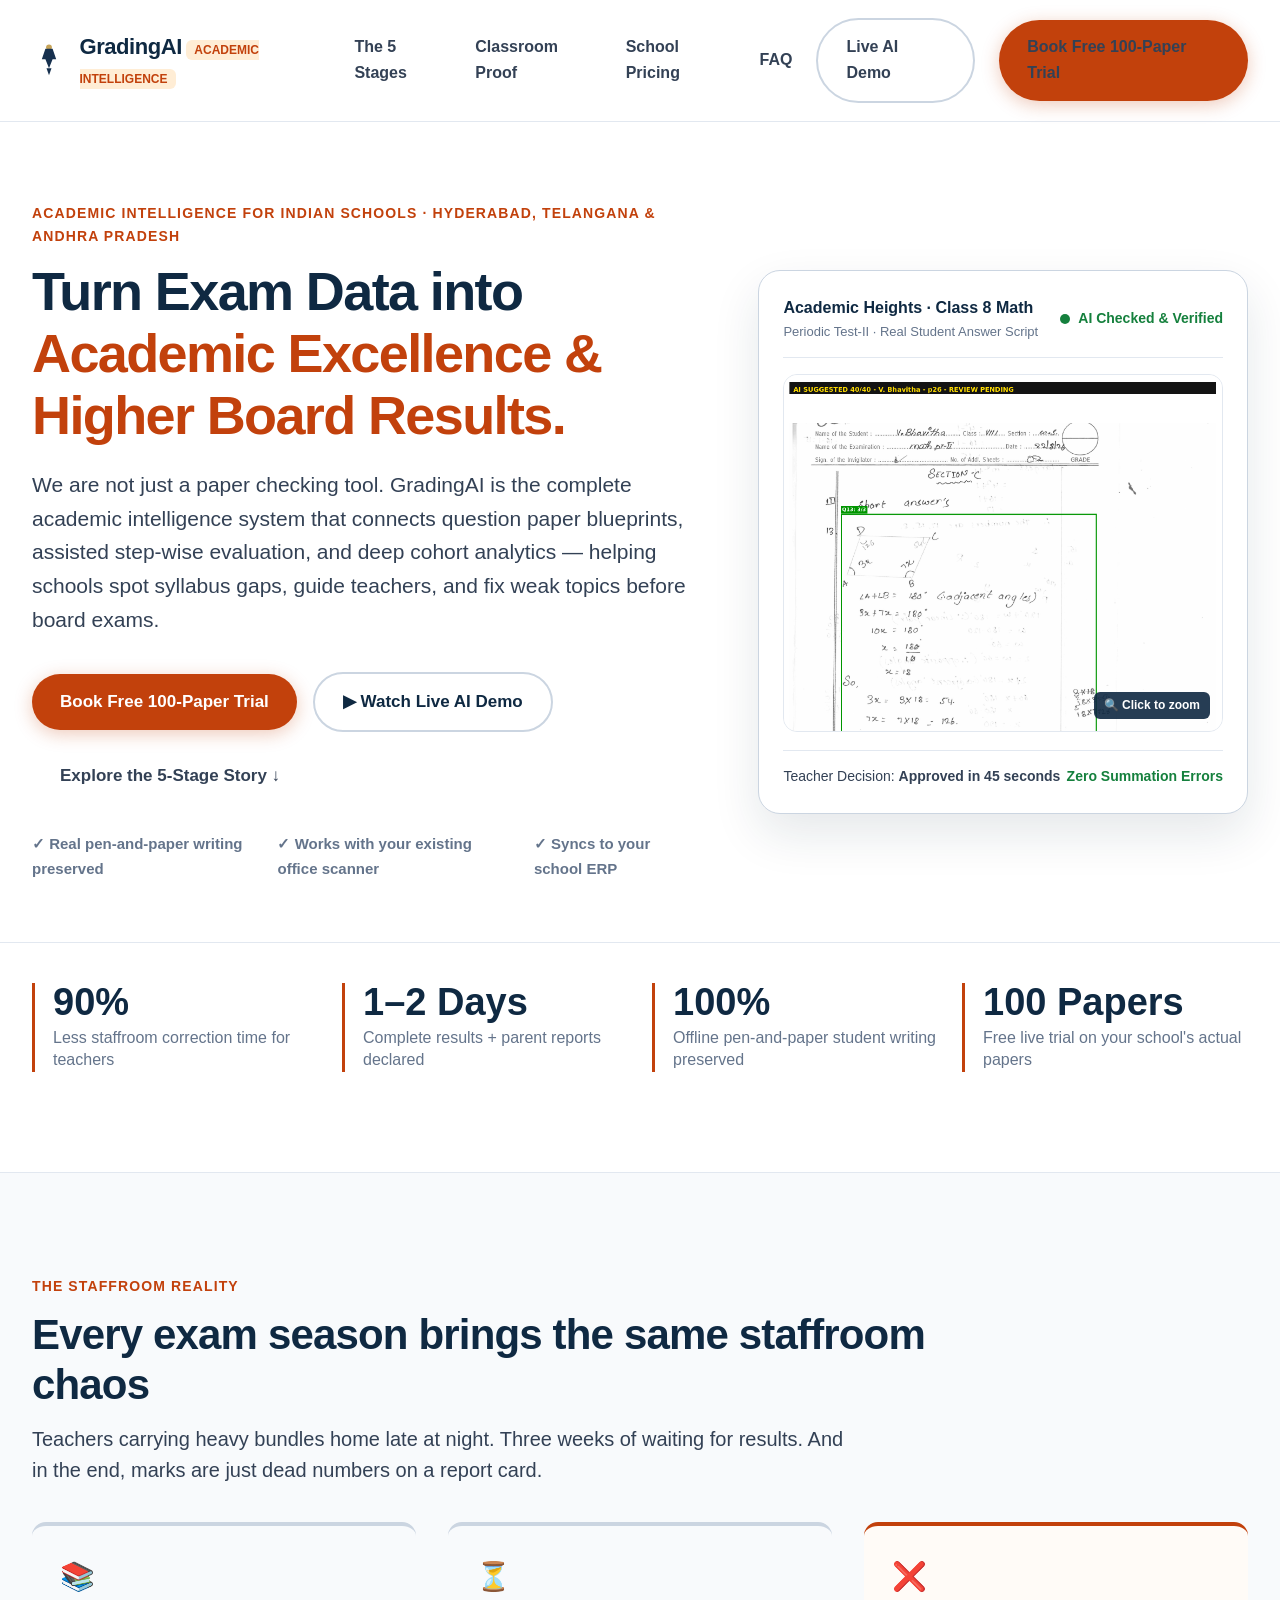
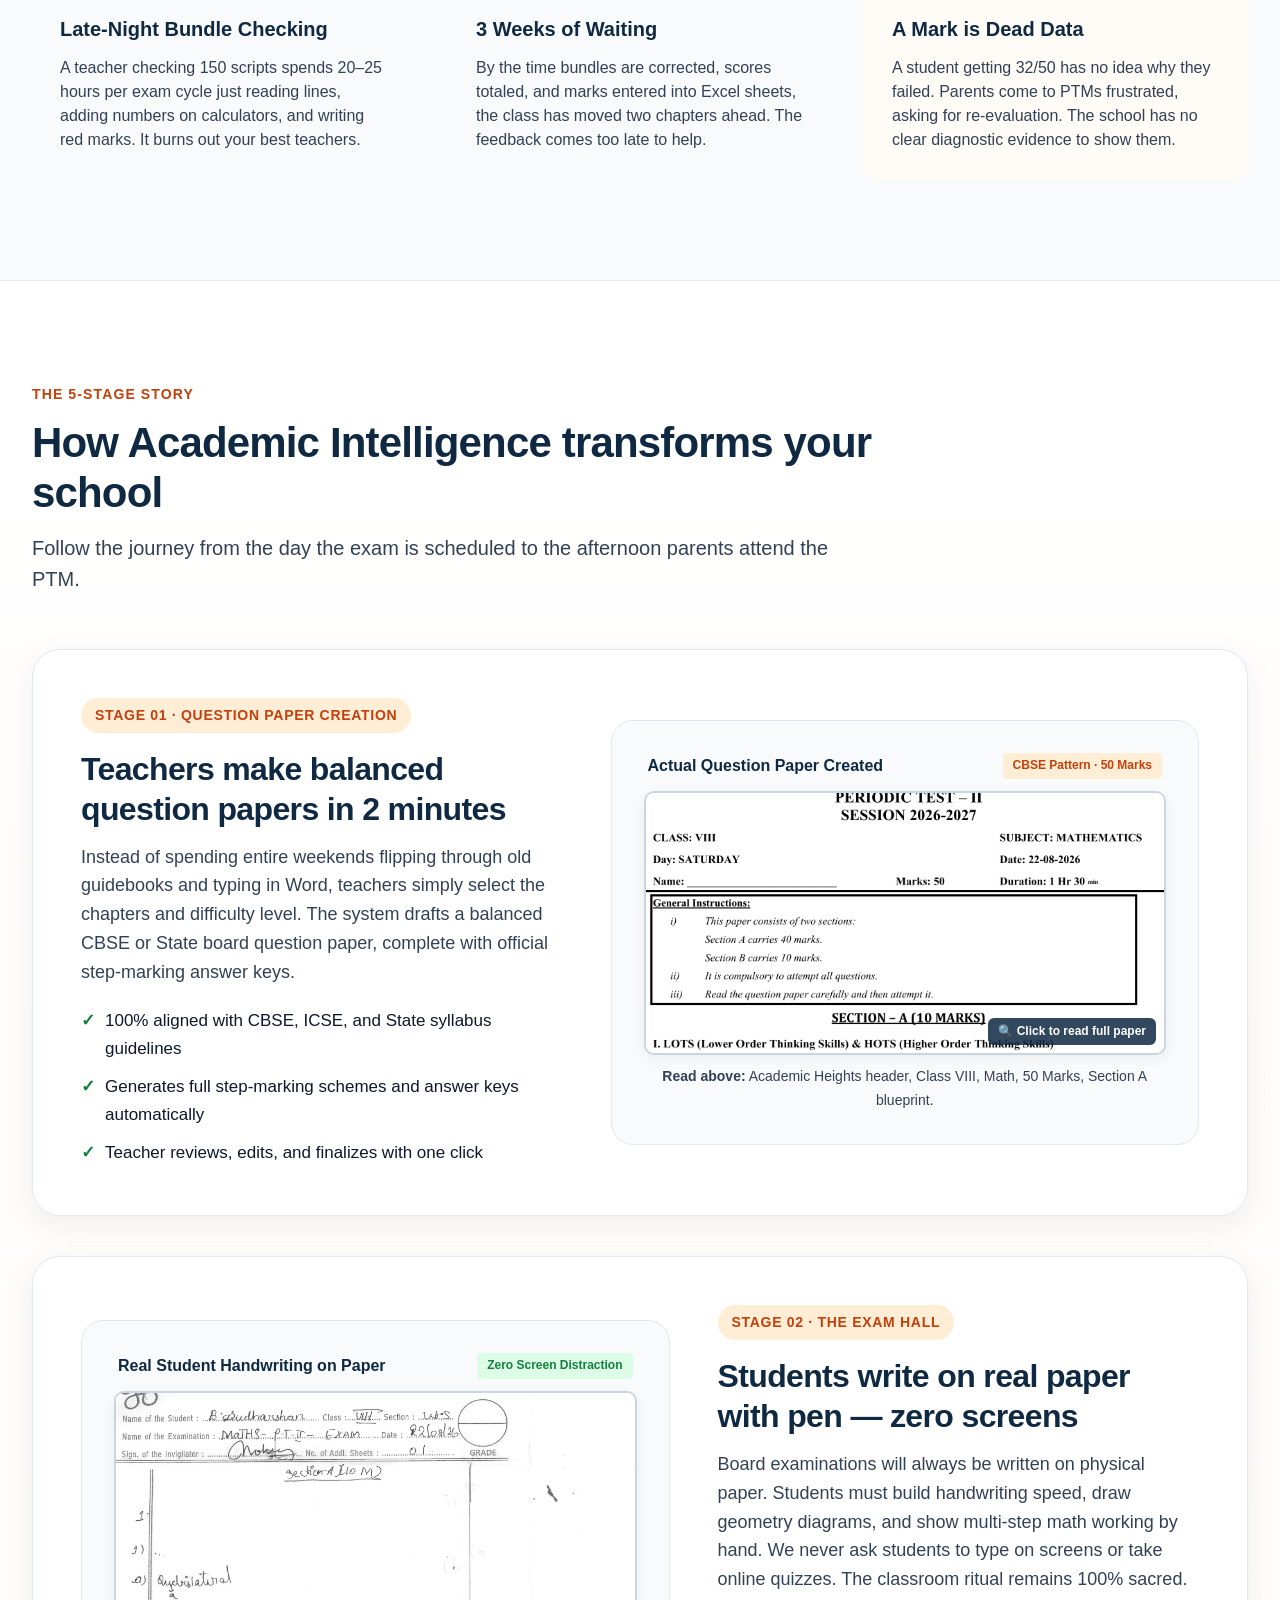
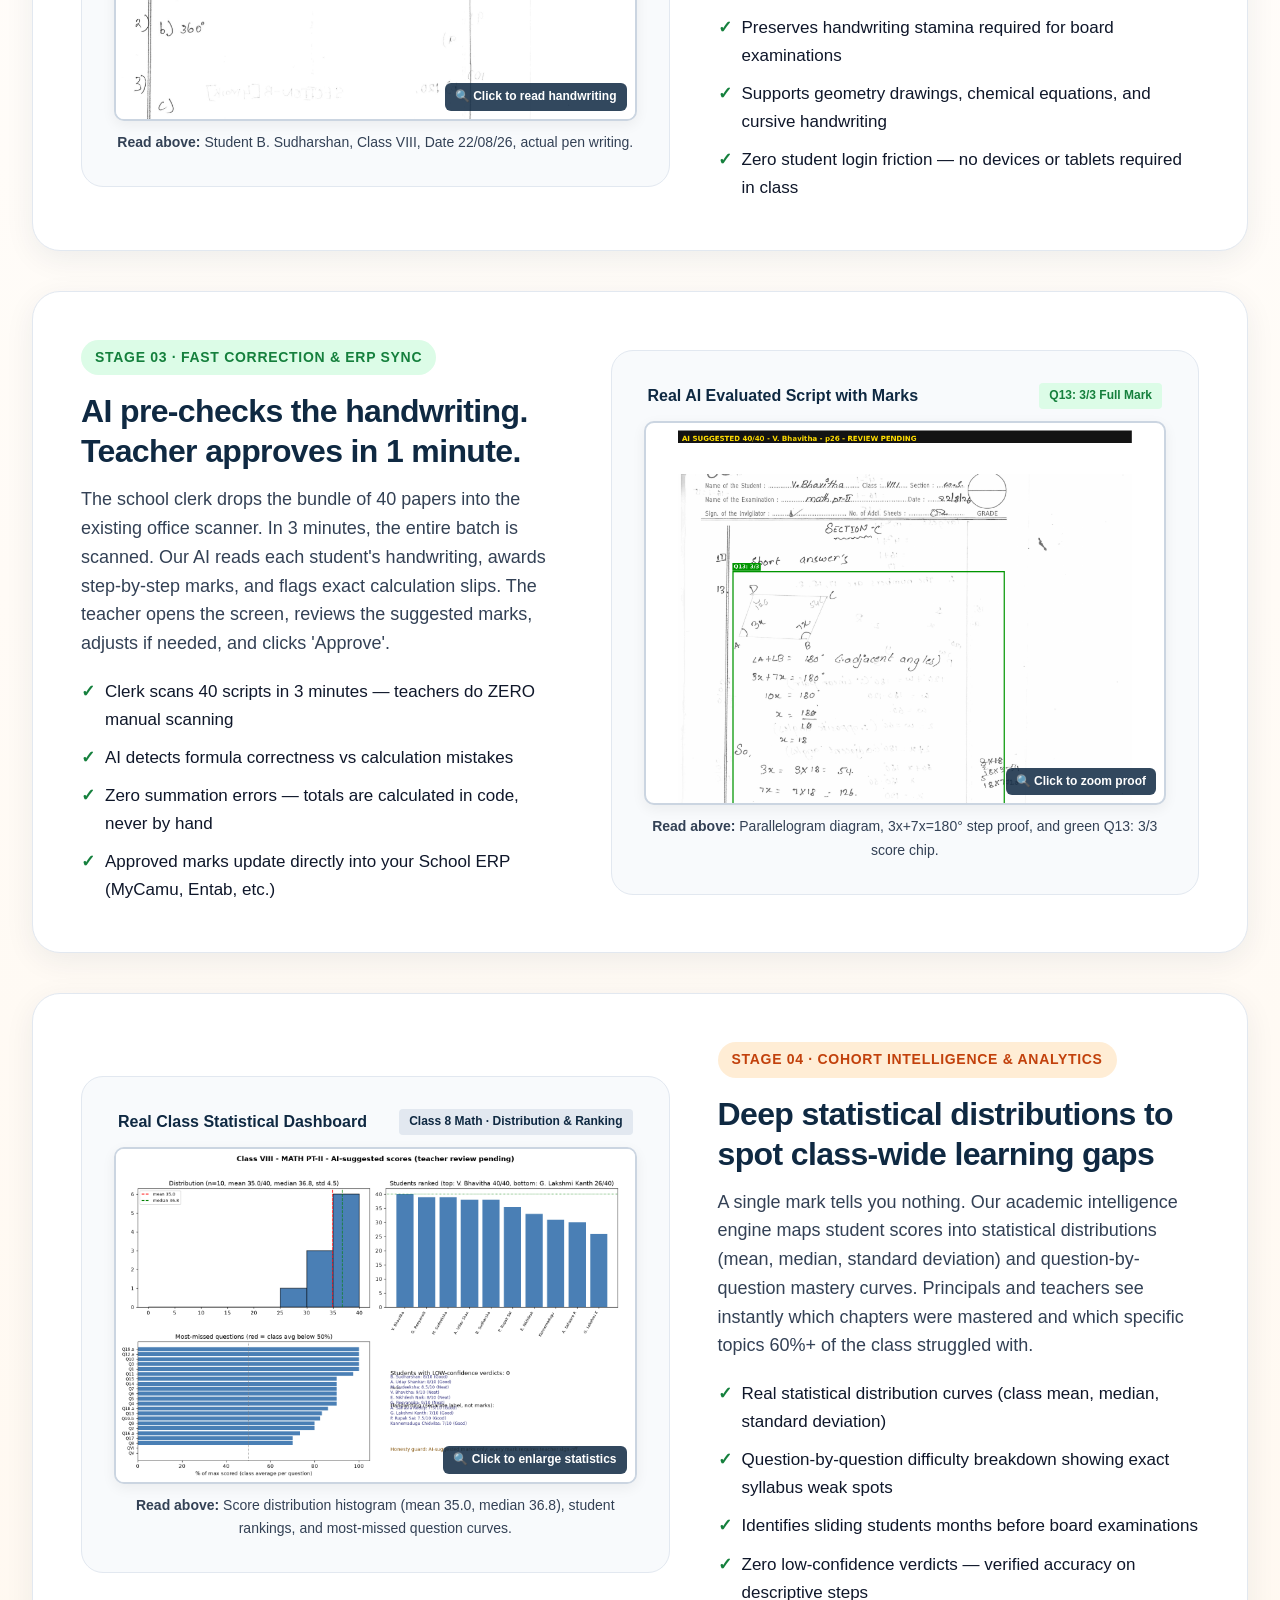
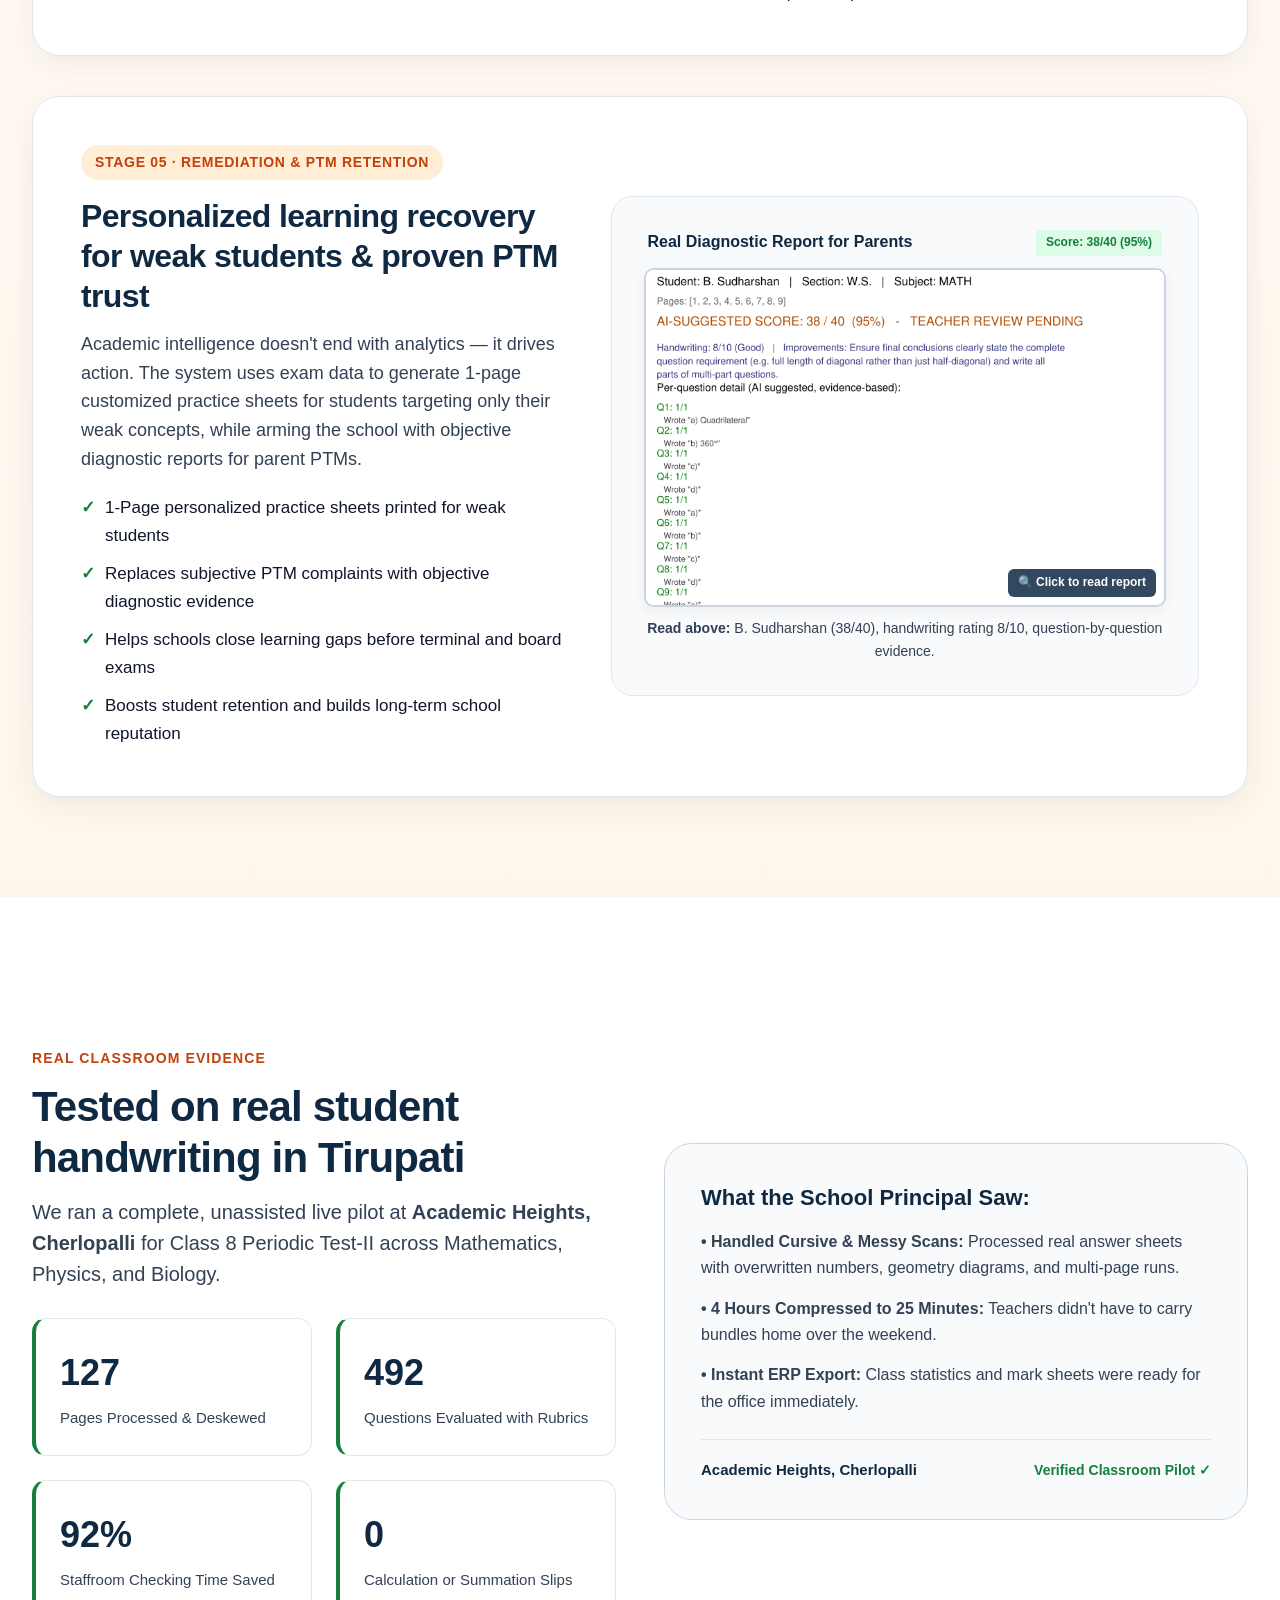
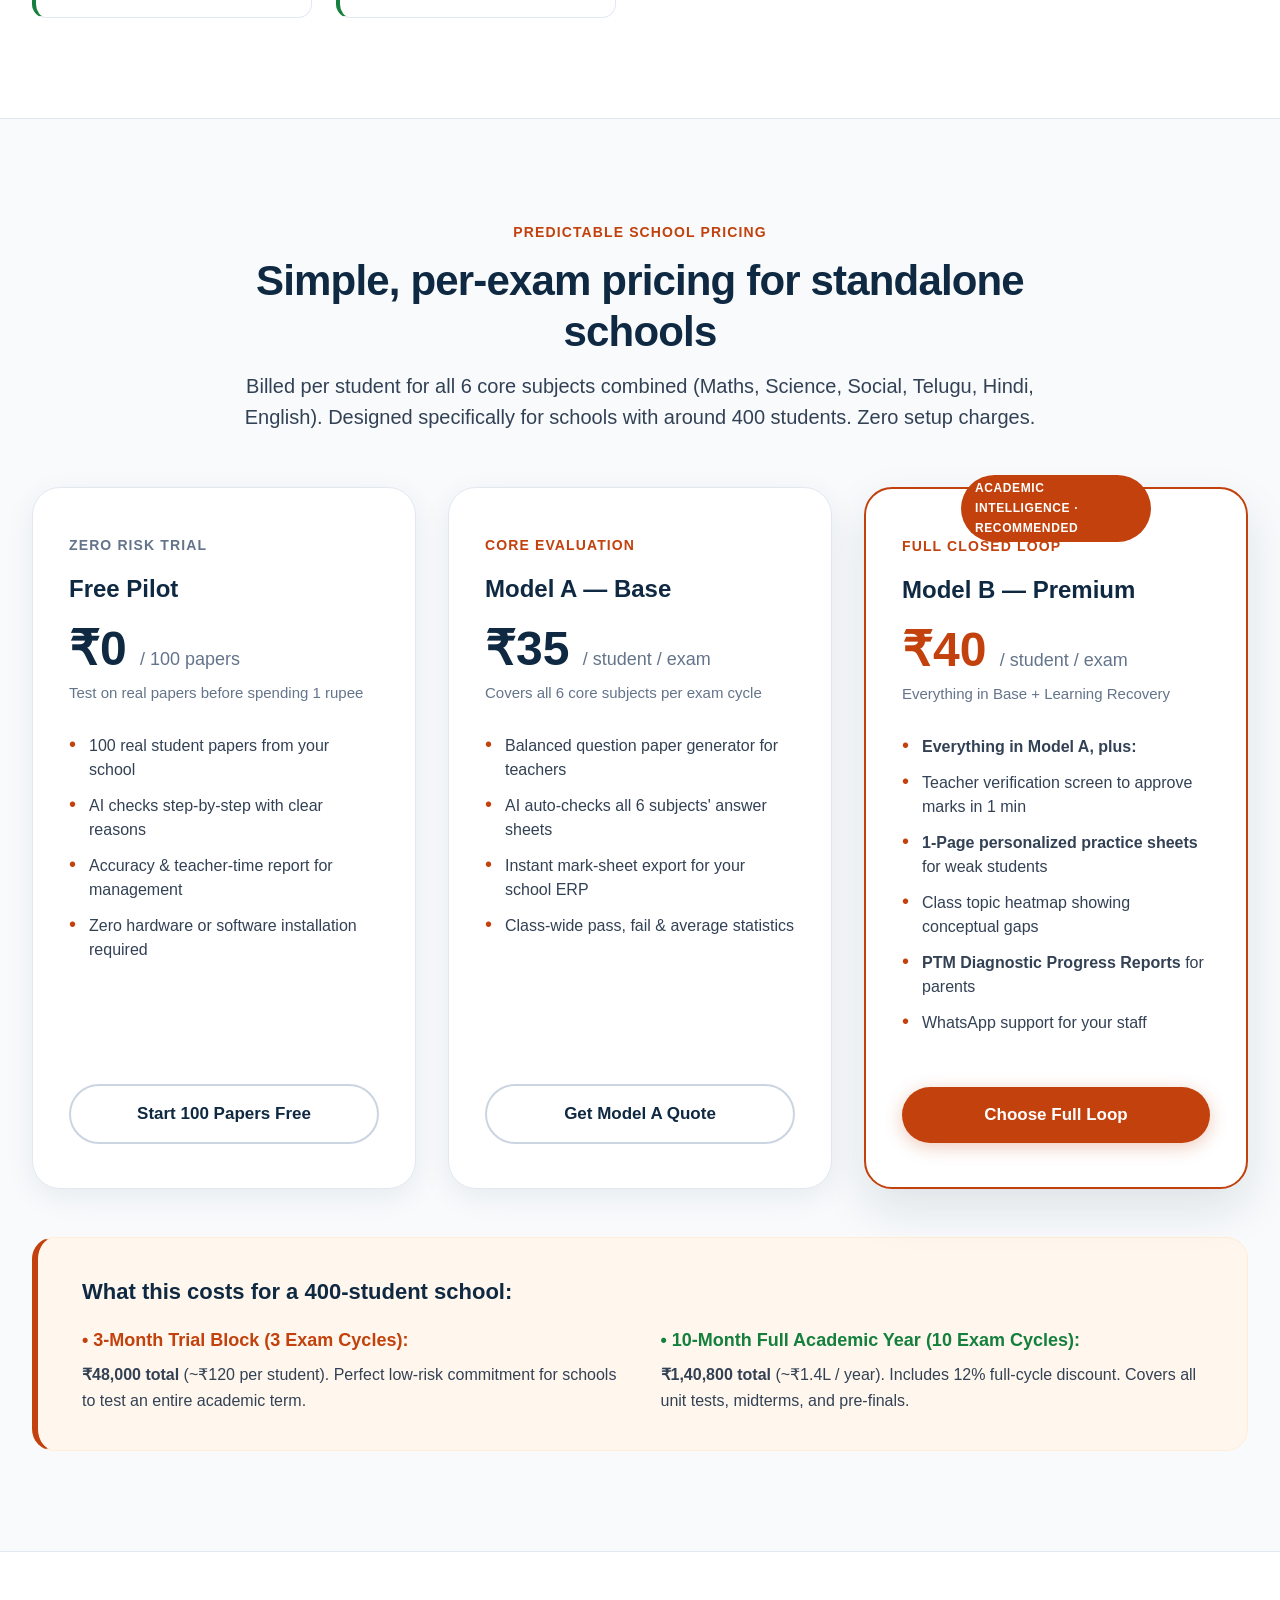
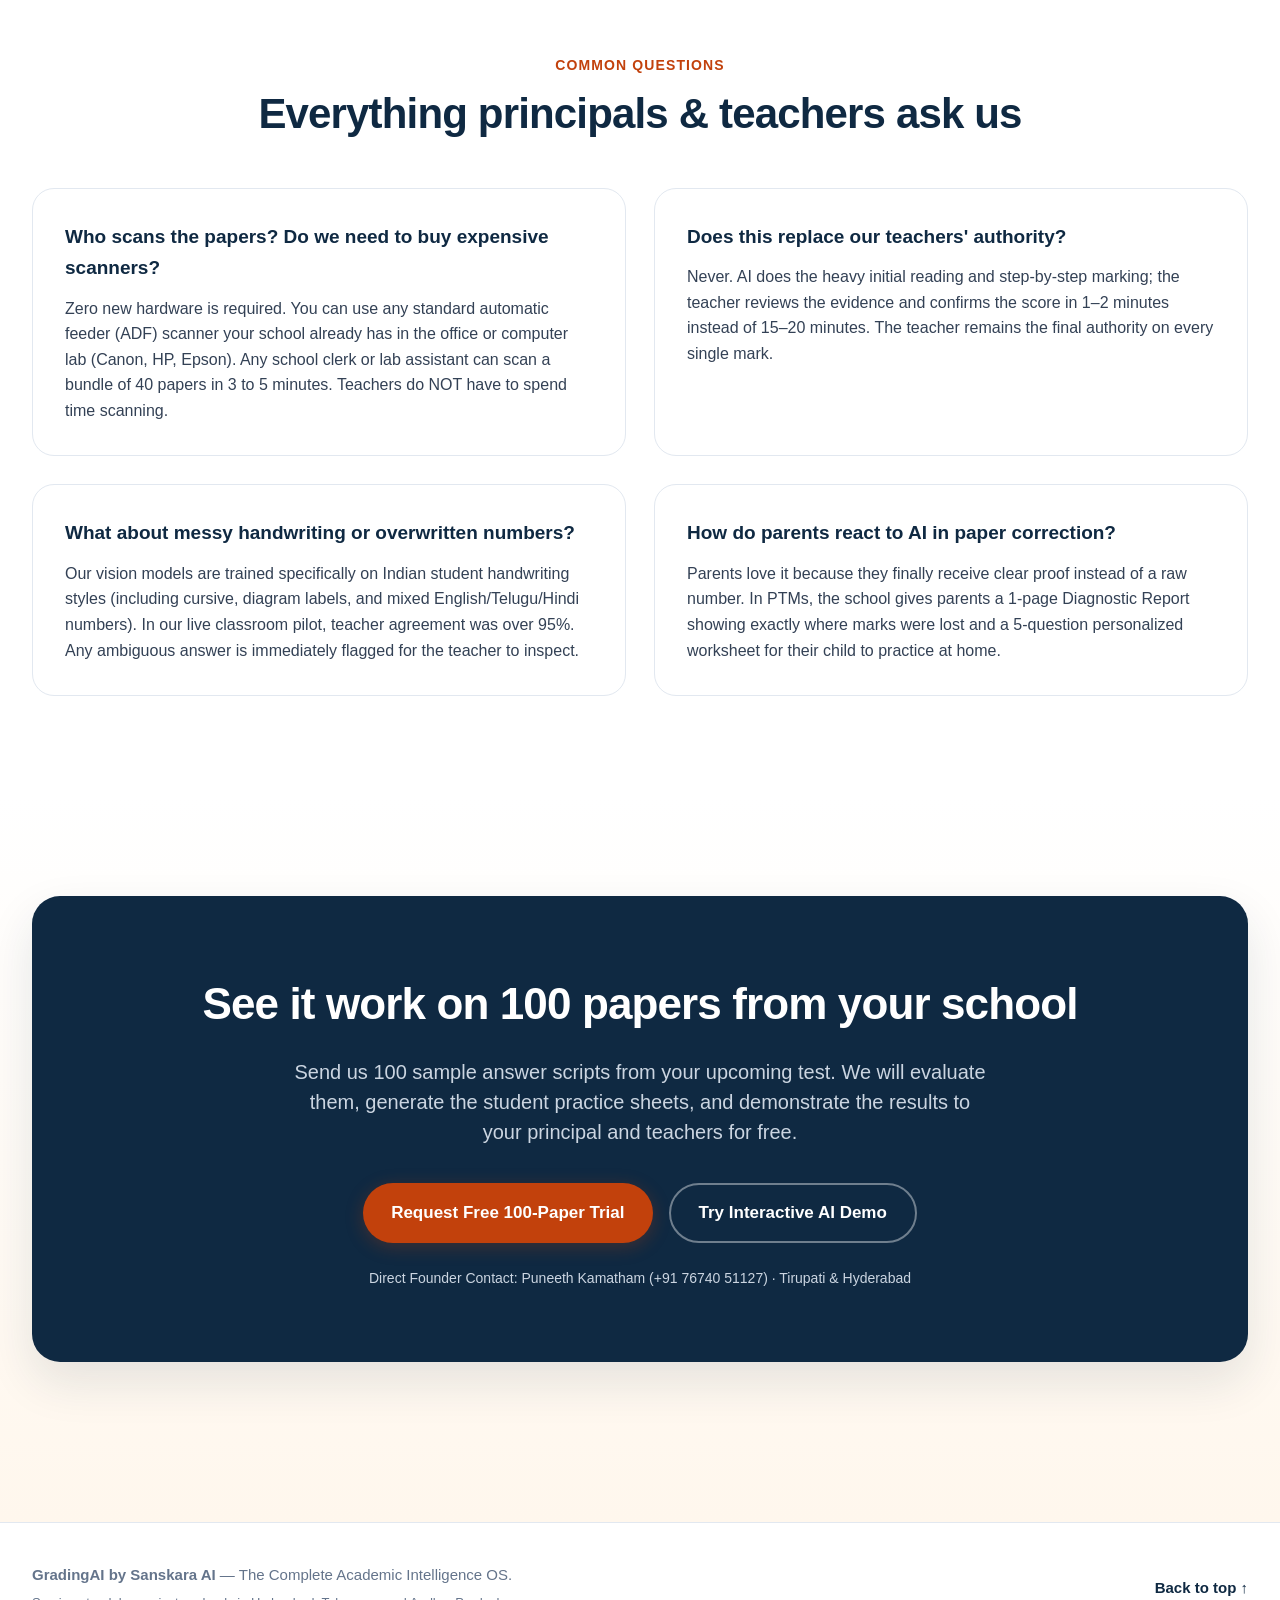
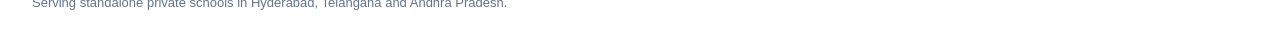
==== commit 1a8d13ac: "fix(mobile): optimize mobile responsive layout, navigation drawer, and alignment" ====
--- a/static/index.html
+++ b/static/index.html
@@ -219,6 +219,47 @@
       color: var(--brand-navy);
     }
 
+    .nav-toggle {
+      display: none;
+      flex-direction: column;
+      justify-content: center;
+      align-items: center;
+      gap: 5px;
+      width: 42px;
+      height: 42px;
+      background: #FFFFFF;
+      border: 1px solid var(--border-strong);
+      border-radius: 8px;
+      cursor: pointer;
+      padding: 8px;
+      transition: all 0.2s ease;
+    }
+
+    .nav-toggle:hover {
+      background: var(--canvas-warm);
+    }
+
+    .hamburger-bar {
+      display: block;
+      width: 22px;
+      height: 2px;
+      background-color: var(--brand-navy);
+      border-radius: 2px;
+      transition: transform 0.25s ease, opacity 0.2s ease;
+    }
+
+    .nav-toggle.active .hamburger-bar:nth-child(1) {
+      transform: translateY(7px) rotate(45deg);
+    }
+
+    .nav-toggle.active .hamburger-bar:nth-child(2) {
+      opacity: 0;
+    }
+
+    .nav-toggle.active .hamburger-bar:nth-child(3) {
+      transform: translateY(-7px) rotate(-45deg);
+    }
+
     /* HERO SECTION */
     .hero {
       padding: 80px 0 100px 0;
@@ -617,16 +658,19 @@
     .price-features li {
       font-size: 16px;
       color: var(--text-muted);
-      display: flex;
-      gap: 10px;
-      align-items: flex-start;
+      position: relative;
+      padding-left: 20px;
+      line-height: 1.5;
     }
 
     .price-features li::before {
       content: "•";
+      position: absolute;
+      left: 0;
+      top: -2px;
       color: var(--rust-orange);
       font-size: 20px;
-      line-height: 1;
+      line-height: 1.2;
     }
 
     .annual-callout {
@@ -713,15 +757,396 @@
       align-items: center;
     }
 
-    /* Responsive */
+    /* Responsive System */
     @media (max-width: 1024px) {
       .hero-grid, .stage-card, .stage-card.reverse, .evidence-grid, .pricing-grid, .faq-grid, .annual-grid {
         grid-template-columns: 1fr;
         gap: 36px;
       }
+      .problem-grid {
+        grid-template-columns: 1fr;
+        gap: 20px;
+      }
       .hero-title { font-size: 40px; }
       .section-title { font-size: 32px; }
       .hero-stats-strip { grid-template-columns: 1fr 1fr; }
+
+      .nav-toggle {
+        display: flex;
+      }
+
+      .nav-links {
+        display: none;
+        position: absolute;
+        top: 100%;
+        left: 0;
+        right: 0;
+        width: 100%;
+        background: #FFFFFF;
+        border-bottom: 2px solid var(--border-subtle);
+        box-shadow: 0 16px 36px rgba(15, 41, 66, 0.12);
+        flex-direction: column;
+        align-items: stretch;
+        padding: 20px 24px 28px 24px;
+        gap: 14px;
+      }
+
+      .nav-links.active {
+        display: flex;
+      }
+
+      .nav-links a:not(.btn) {
+        font-size: 17px;
+        padding: 10px 0;
+        border-bottom: 1px solid var(--border-subtle);
+      }
+
+      .nav-links .btn {
+        width: 100%;
+        justify-content: center;
+        margin-top: 4px;
+      }
+    }
+
+    @media (max-width: 768px) {
+      html, body {
+        overflow-x: hidden;
+      }
+
+      .container {
+        padding: 0 18px;
+      }
+
+      .navbar {
+        padding: 12px 0;
+      }
+
+      .brand {
+        gap: 10px;
+      }
+
+      .brand img {
+        width: 28px;
+        height: 28px;
+      }
+
+      .brand-title {
+        font-size: 19px;
+      }
+
+      .brand-badge {
+        font-size: 10px;
+        padding: 2px 6px;
+      }
+
+      .section {
+        padding: 56px 0;
+      }
+
+      .section-title {
+        font-size: 28px;
+        line-height: 1.25;
+      }
+
+      .section-sub {
+        font-size: 16px;
+        line-height: 1.55;
+        margin-top: 10px;
+      }
+
+      .eyebrow {
+        font-size: 12px;
+        letter-spacing: 0.06em;
+        line-height: 1.4;
+      }
+
+      /* Hero Mobile */
+      .hero {
+        padding: 28px 0 44px 0;
+      }
+
+      .hero-grid {
+        gap: 28px;
+      }
+
+      .hero-title {
+        font-size: 32px;
+        line-height: 1.2;
+      }
+
+      .hero-lede {
+        font-size: 16px;
+        line-height: 1.55;
+        margin-top: 14px;
+      }
+
+      .hero-actions {
+        flex-direction: column;
+        align-items: stretch;
+        gap: 12px;
+        margin-top: 24px;
+      }
+
+      .hero-actions .btn {
+        width: 100%;
+        justify-content: center;
+        padding: 14px 20px;
+        font-size: 16px;
+      }
+
+      .hero-reassurance {
+        flex-direction: column;
+        align-items: flex-start;
+        gap: 10px;
+        margin-top: 20px;
+        font-size: 14px;
+      }
+
+      .hero-mockup-card {
+        padding: 16px 14px;
+        border-radius: var(--radius-md);
+      }
+
+      .mockup-header {
+        flex-wrap: wrap;
+        gap: 8px;
+        margin-bottom: 12px;
+        padding-bottom: 10px;
+      }
+
+      .mockup-footer {
+        flex-direction: column;
+        align-items: flex-start;
+        gap: 6px;
+        margin-top: 12px;
+        padding-top: 10px;
+      }
+
+      .hero-stats-strip {
+        grid-template-columns: 1fr 1fr;
+        gap: 18px 12px;
+        margin-top: 36px;
+        padding-top: 24px;
+      }
+
+      .hero-stat-box {
+        padding-left: 12px;
+      }
+
+      .hero-stat-num {
+        font-size: 28px;
+      }
+
+      .hero-stat-desc {
+        font-size: 13px;
+        line-height: 1.35;
+      }
+
+      /* Problem Cards */
+      .problem-card {
+        padding: 22px 16px;
+        margin-top: 28px;
+      }
+
+      .problem-grid {
+        grid-template-columns: 1fr;
+        gap: 14px;
+        margin-top: 20px;
+      }
+
+      .pain-box {
+        padding: 20px 16px;
+      }
+
+      .pain-title {
+        font-size: 18px;
+        margin-bottom: 8px;
+      }
+
+      .pain-text {
+        font-size: 14.5px;
+      }
+
+      /* Story Cards */
+      .story-journey {
+        gap: 24px;
+        margin-top: 28px;
+      }
+
+      .stage-card, .stage-card.reverse {
+        padding: 22px 16px;
+        border-radius: 18px;
+        gap: 20px;
+      }
+
+      .stage-card.reverse {
+        display: flex;
+        flex-direction: column;
+      }
+
+      .stage-card.reverse > div:first-child {
+        order: 2;
+      }
+
+      .stage-card.reverse > div:last-child {
+        order: 1;
+      }
+
+      .stage-title {
+        font-size: 22px;
+        line-height: 1.3;
+      }
+
+      .stage-desc {
+        font-size: 15px;
+        line-height: 1.55;
+        margin-top: 10px;
+      }
+
+      .stage-highlights {
+        gap: 8px;
+        margin-top: 14px;
+      }
+
+      .stage-highlights li {
+        font-size: 14.5px;
+        gap: 8px;
+      }
+
+      .stage-visual-box {
+        padding: 14px 10px;
+        border-radius: 12px;
+      }
+
+      .stage-visual-box strong {
+        font-size: 14px !important;
+      }
+
+      .stage-badge {
+        font-size: 12px;
+        padding: 5px 12px;
+        margin-bottom: 12px;
+      }
+
+      /* Classroom Evidence */
+      .evidence-grid {
+        grid-template-columns: 1fr;
+        gap: 24px;
+        margin-top: 24px;
+      }
+
+      .evidence-stats-grid {
+        grid-template-columns: 1fr 1fr;
+        gap: 10px;
+        margin-top: 18px;
+      }
+
+      .evidence-stat-card {
+        padding: 16px 12px;
+      }
+
+      .evidence-num {
+        font-size: 28px;
+      }
+
+      .evidence-label {
+        font-size: 12.5px;
+      }
+
+      /* Pricing */
+      .pricing-grid {
+        grid-template-columns: 1fr;
+        gap: 20px;
+        margin-top: 28px;
+      }
+
+      .price-card {
+        padding: 28px 18px;
+        border-radius: 18px;
+      }
+
+      .price-rate {
+        font-size: 38px;
+        margin: 12px 0 6px 0;
+      }
+
+      .annual-callout {
+        padding: 22px 16px;
+        border-radius: 16px;
+        margin-top: 28px;
+      }
+
+      .annual-grid {
+        grid-template-columns: 1fr;
+        gap: 16px;
+      }
+
+      /* FAQ */
+      .faq-grid {
+        grid-template-columns: 1fr;
+        gap: 12px;
+        margin-top: 24px;
+      }
+
+      .faq-card {
+        padding: 20px 16px;
+        border-radius: 14px;
+      }
+
+      .faq-q {
+        font-size: 17px;
+        margin-bottom: 8px;
+      }
+
+      .faq-a {
+        font-size: 14.5px;
+      }
+
+      /* CTA Banner */
+      .cta-banner {
+        padding: 36px 16px;
+        margin: 24px 0;
+        border-radius: 20px;
+      }
+
+      .cta-title {
+        font-size: 26px;
+        line-height: 1.25;
+      }
+
+      .cta-sub {
+        font-size: 15px;
+        line-height: 1.5;
+        margin: 12px auto 22px auto;
+      }
+
+      .cta-banner .btn {
+        width: 100%;
+        justify-content: center;
+      }
+
+      /* Footer */
+      .footer {
+        padding: 28px 0;
+      }
+
+      .footer-inner {
+        flex-direction: column;
+        align-items: flex-start;
+        gap: 14px;
+      }
+    }
+
+    @media (max-width: 400px) {
+      .brand-badge {
+        display: none;
+      }
+      .hero-title {
+        font-size: 29px;
+      }
+      .section-title {
+        font-size: 25px;
+      }
     }
   </style>
 </head>
@@ -736,7 +1161,12 @@
 <span class="brand-badge">Academic Intelligence</span>
 </div>
 </a>
-<nav class="nav-links">
+<button class="nav-toggle" id="navToggle" aria-label="Toggle navigation menu" aria-expanded="false">
+  <span class="hamburger-bar"></span>
+  <span class="hamburger-bar"></span>
+  <span class="hamburger-bar"></span>
+</button>
+<nav class="nav-links" id="navLinks">
 <a href="#story">The 5 Stages</a>
 <a href="#evidence">Classroom Proof</a>
 <a href="#pricing">School Pricing</a>
@@ -1175,6 +1605,25 @@
     document.addEventListener('keydown', function(e) {
       if (e.key === 'Escape') closeLightbox();
     });
+
+    // Mobile Navigation Toggle
+    const navToggle = document.getElementById('navToggle');
+    const navLinks = document.getElementById('navLinks');
+    if (navToggle && navLinks) {
+      navToggle.addEventListener('click', function() {
+        const isOpen = navLinks.classList.toggle('active');
+        navToggle.classList.toggle('active');
+        navToggle.setAttribute('aria-expanded', isOpen);
+      });
+      // Close menu when clicking any nav link
+      navLinks.querySelectorAll('a').forEach(function(link) {
+        link.addEventListener('click', function() {
+          navLinks.classList.remove('active');
+          navToggle.classList.remove('active');
+          navToggle.setAttribute('aria-expanded', 'false');
+        });
+      });
+    }
   </script>
 </body>
 </html>
